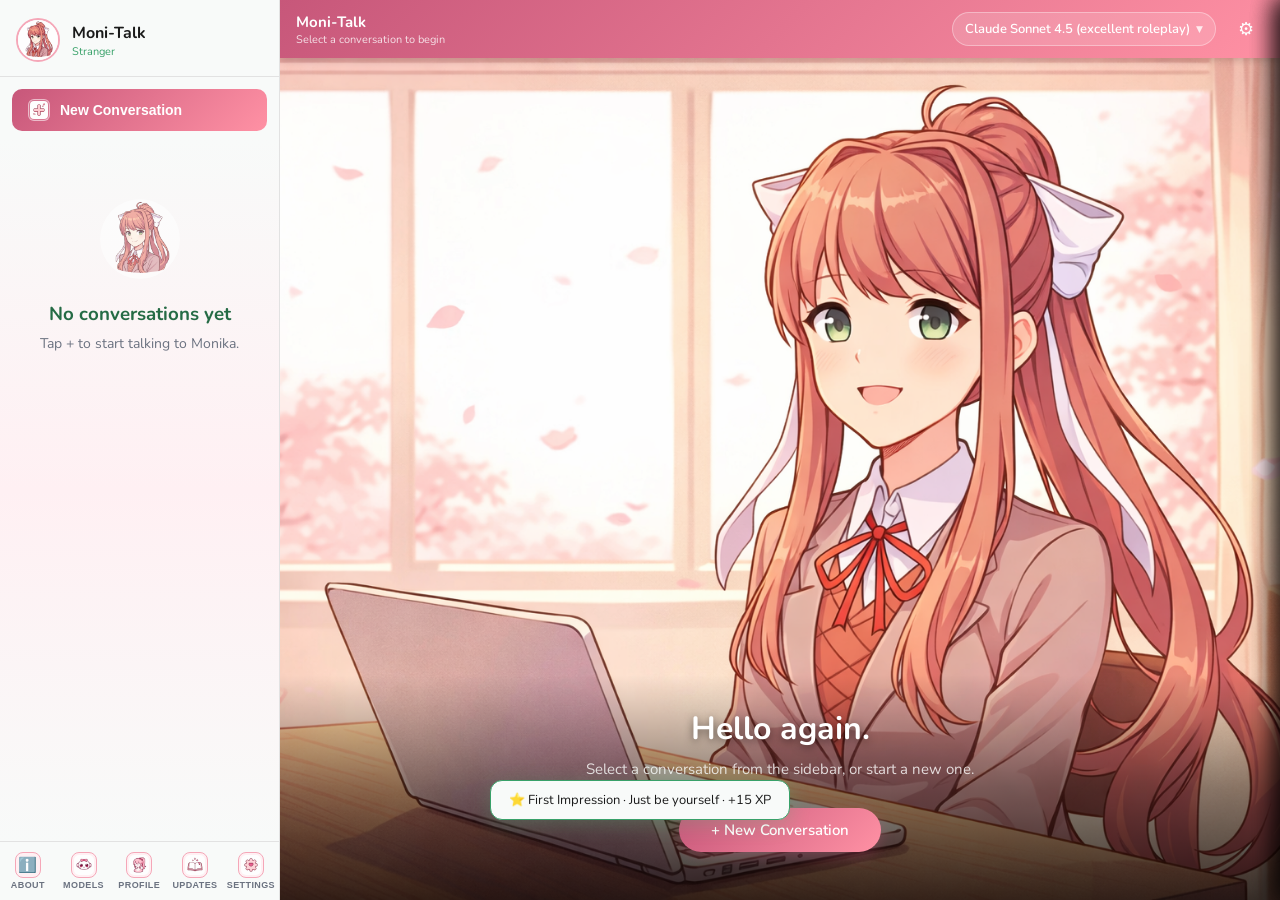
==== index.html @ 51b98ce7 "feat: DDLC aesthetic overhaul for new conversation screen - Background image (monika-landing.png) on" ====
<!DOCTYPE html>
<html lang="en">
<head>
<meta charset="UTF-8">
<meta name="viewport" content="width=device-width, initial-scale=1.0">
<title>Moni-Talk</title>
<link rel="icon" type="image/png" href="images/icon-app.png">
<script src="https://js.puter.com/v2/"></script>
<script>
  // Apply theme immediately to prevent flash
  (function(){
    var t = localStorage.getItem('moni_talk_theme') || 'system';
    var e = t === 'system' ? (window.matchMedia('(prefers-color-scheme: dark)').matches ? 'dark' : 'light') : t;
    document.documentElement.dataset.theme = e;
  })();
</script>
<link rel="preconnect" href="https://fonts.googleapis.com">
<link href="https://fonts.googleapis.com/css2?family=Nunito:wght@400;500;600;700&family=Reenie+Beanie&display=swap" rel="stylesheet">
<link rel="stylesheet" href="css/base.css">
<link rel="stylesheet" href="css/chat.css">
<link rel="stylesheet" href="css/vn.css">
<link rel="stylesheet" href="css/room.css">
<link rel="stylesheet" href="css/profile.css">
</head>
<body>

<div class="app-layout">

  <!-- ═══════════════════════════════════════════════════
       SIDEBAR
  ═══════════════════════════════════════════════════ -->
  <aside class="sidebar">

    <!-- Brand -->
    <div class="sidebar-brand">
      <img class="sidebar-avatar" src="images/monika-avatar.png" alt="Monika">
      <div class="sidebar-brand-info">
        <div class="sidebar-brand-name">Moni-Talk</div>
        <div class="sidebar-brand-sub" id="chatListSub">Your conversations</div>
      </div>
    </div>

    <!-- New Conversation button -->
    <button class="sidebar-new-btn" id="newChatFab">
      <img class="sidebar-new-icon" src="images/icon-new-chat.png" alt="+">
      New Conversation
    </button>

    <!-- Guide Section -->
    <!-- Chat List -->
    <div class="sidebar-body" id="chatListBody"></div>

    <!-- Bottom Nav -->
    <nav class="sidebar-nav">
      <button class="sidebar-nav-item" id="aboutBtn" title="About Moni-Talk">
        <span class="sidebar-nav-icon sidebar-nav-icon-emoji">&#8505;&#65039;</span>
        <span class="sidebar-nav-label">About</span>
      </button>
      <button class="sidebar-nav-item" id="modelsBtn" title="Moni-Talk Models">
        <img class="sidebar-nav-icon" src="images/icon-models.png" alt="Models">
        <span class="sidebar-nav-label">Models</span>
      </button>
      <button class="sidebar-nav-item" id="profileBtn" title="Your Profile">
        <img class="sidebar-nav-icon" src="images/icon-profile.png" alt="Profile">
        <span class="sidebar-nav-label">Profile</span>
      </button>
      <button class="sidebar-nav-item" id="changelogBtn" title="What's New">
        <img class="sidebar-nav-icon" src="images/icon-updates.png" alt="Updates">
        <span class="sidebar-nav-label">Updates</span>
      </button>
      <button class="sidebar-nav-item" id="globalSettingsBtn" title="Settings">
        <img class="sidebar-nav-icon" src="images/icon-settings.png" alt="Settings">
        <span class="sidebar-nav-label">Settings</span>
      </button>
    </nav>

  </aside>

  <!-- ═══════════════════════════════════════════════════
       MAIN PANEL
  ═══════════════════════════════════════════════════ -->
  <main class="main-panel">

    <!-- Top Bar -->
    <div class="main-topbar" id="mainTopbar">

      <!-- Left: back button + chat title (or section title) -->
      <div class="main-topbar-left">
        <button class="icon-btn topbar-back-btn" id="topbarBackBtn" style="display:none;" aria-label="Back">&#8592;</button>
        <img class="topbar-chat-avatar" src="images/monika-avatar.png" alt="Monika" id="topbarChatAvatar" style="display:none;">
        <div class="topbar-title-wrap">
          <div class="topbar-title" id="chatHeaderName">Moni-Talk</div>
          <div class="topbar-sub" id="chatHeaderSub">Select a conversation to begin</div>
        </div>
      </div>

      <!-- Center: Model Switcher -->
      <div class="model-switcher" id="modelSwitcherWrap">
        <button class="model-switcher-btn" id="modelSwitcherBtn" aria-haspopup="true" aria-expanded="false">
          <span class="model-switcher-label" id="modelSwitcherLabel">Loading...</span>
          <span class="model-switcher-caret">&#9660;</span>
        </button>
        <div class="model-switcher-dropdown" id="modelSwitcherDropdown" role="menu"></div>
      </div>

      <!-- Right: context action buttons -->
      <div class="main-topbar-actions">
        <button class="icon-btn tts-toggle" id="ttsToggleBtn" title="Toggle Voice" style="display:none;">&#128264;</button>
        <button class="icon-btn" id="advPanelBtn" title="Inventory" style="display:none;">&#127890;</button>
        <button class="icon-btn" id="chatPanelBtn" title="Chat Panel" style="display:none;">&#9776;</button>
        <button class="icon-btn" id="vnPanelBtn" title="Status Panel" style="display:none;">&#9776;</button>
        <button class="icon-btn" id="topbarNewChatBtn" title="New Conversation" style="display:none;">&#43;</button>
        <button class="icon-btn" id="chatSettingsBtn" title="Settings">&#9881;</button>
      </div>

    </div>

    <!-- ─────────────────────────────────────────────
         SCREEN: Landing (default)
    ───────────────────────────────────────────── -->
    <div class="screen active" id="screenLanding">
      <div class="landing-body">
        <h1 class="landing-title">Hello again.</h1>
        <p class="landing-sub">Select a conversation from the sidebar, or start a new one.</p>
        <button class="landing-new-btn" id="landingNewBtn">+ New Conversation</button>
      </div>
    </div>

    <!-- ─────────────────────────────────────────────
         SCREEN: Profile Dashboard
    ───────────────────────────────────────────── -->
    <div class="screen" id="screenProfile">
      <div class="profile-body">

        <!-- Hero -->
        <div class="profile-hero">
          <img src="images/monika-avatar.png" alt="Monika">
          <div class="profile-hero-name" id="profileHeroName">Your Profile</div>
          <div class="profile-hero-sub">Monika remembers everything here across all chats.</div>
        </div>

        <!-- About You Card -->
        <div class="profile-card">
          <div class="profile-card-header"><span class="profile-card-icon">&#128221;</span> About You</div>
          <div class="profile-card-body">
            <div class="form-section">
              <label for="profileName">Your Name</label>
              <input type="text" id="profileName" placeholder="What should Monika call you?">
            </div>
            <div class="form-section">
              <label for="profileAbout">About You</label>
              <textarea id="profileAbout" rows="3" placeholder="Tell Monika a bit about yourself... age, what you do, personality, etc."></textarea>
            </div>
            <div class="form-section">
              <label for="profileInterests">Interests &amp; Hobbies</label>
              <textarea id="profileInterests" rows="2" placeholder="Gaming, music, reading, cooking, coding..."></textarea>
            </div>
            <div class="form-section">
              <label for="profileValues">What You Value</label>
              <textarea id="profileValues" rows="2" placeholder="Honesty, humor, deep conversations, loyalty..."></textarea>
            </div>
          </div>
        </div>

        <!-- Special Dates Card -->
        <div class="profile-card">
          <div class="profile-card-header"><span class="profile-card-icon">&#128197;</span> Special Dates</div>
          <div class="profile-card-body">
            <div id="specialDatesList"></div>
            <div class="special-dates-add">
              <input type="text" id="specialDateLabel" placeholder="e.g. My Birthday" maxlength="40">
              <input type="date" id="specialDateValue">
              <button class="special-dates-add-btn" id="addSpecialDateBtn">Add</button>
            </div>
          </div>
        </div>

        <!-- Memories Card -->
        <div class="profile-card">
          <div class="profile-card-header"><span class="profile-card-icon">&#129504;</span> Memories <span class="profile-card-badge" id="memoryCount">0</span></div>
          <div class="profile-card-body">
            <div class="profile-memory-list" id="profileMemoryList"></div>
          </div>
        </div>

        <!-- Stats Card -->
        <div class="profile-card">
          <div class="profile-card-header"><span class="profile-card-icon">&#128202;</span> Stats</div>
          <div class="profile-card-body">
            <div class="profile-stats-grid" id="profileStatsGrid"></div>
          </div>
        </div>

        <button class="primary-btn" id="saveProfileBtn">Save Profile</button>
      </div>
    </div>

    <!-- ─────────────────────────────────────────────
         SCREEN: New Chat
    ───────────────────────────────────────────── -->
    <div class="screen" id="screenNewChat">
      <div class="new-chat-header">
        <h2 id="newChatTitle">New Conversation</h2>
        <div class="new-chat-mode-cards">
          <button id="modeChatBtn" class="mode-card-btn active">
            <img src="images/icon-mode-chat.png" alt="" class="mode-card-icon">
            <div class="mode-card-name">Chat</div>
            <div class="mode-card-tag">Free conversation</div>
          </button>
          <button id="modeStoryBtn" class="mode-card-btn">
            <img src="images/icon-mode-story.png" alt="" class="mode-card-icon">
            <div class="mode-card-name">Story</div>
            <div class="mode-card-tag">Visual novel</div>
          </button>
          <button id="modeAdventureBtn" class="mode-card-btn">
            <img src="images/icon-mode-adventure.png" alt="" class="mode-card-icon">
            <div class="mode-card-name">Adventure</div>
            <div class="mode-card-tag">Fantasy RPG</div>
          </button>
        </div>
      </div>
      <div class="new-chat-body">
        <div class="subtitle" id="newChatSubtitle">How well do you two know each other?</div>
        <div id="chatModeOptions" class="form-section">
          <div class="rel-display">
            <div class="rel-label" id="relLabel"></div>
            <div class="rel-desc" id="relDesc"></div>
          </div>
          <input type="range" id="relSlider" min="0" max="5" value="2" step="1">
          <div class="slider-labels"><span>Stranger</span><span>In Love</span></div>
        </div>
        <div id="storyModeOptions" class="form-section" style="display:none;">
          <div class="rel-display">
            <div class="rel-label">Interactive Story</div>
            <div class="rel-desc">Experience DDLC as an interactive visual novel. Make choices that shape your story &mdash; and this time, every girl has a route. Even Monika.</div>
          </div>
          <div class="form-section" style="margin-top:16px;">
            <label for="mcNameInput">Your Character's Name</label>
            <input type="text" id="mcNameInput" placeholder="What should the MC be called?">
            <div class="form-hint">This name will be used throughout the story.</div>
          </div>

          <div id="storyOptionRows">

            <!-- Season -->
            <div class="story-opt-row">
              <div class="story-opt-label">Season</div>
              <div class="story-opt-section-desc">Sets the scenery, sensory details, and emotional atmosphere woven through every scene.</div>
              <div class="story-opt-chips" data-opt="season">
                <button class="story-chip selected" data-value="spring"
                  data-desc="The classic DDLC setting. Cherry blossoms, warm air, a hopeful mood — the girls feel energetic and the world feels open. Sakura-themed treats from Natsuki likely.">Spring</button>
                <button class="story-chip" data-value="autumn"
                  data-desc="Maple leaves, golden slanted light, and evenings that arrive too soon. A wistful undercurrent runs through even cheerful moments — perfect for deeper conversations.">Autumn</button>
                <button class="story-chip" data-value="winter"
                  data-desc="Bare trees, cold air, the clubroom heater as a gathering point. Proximity feels charged. Cozy intimacy with an undercurrent of isolation — being indoors together feels precious.">Winter</button>
                <button class="story-chip random" data-value="random"
                  data-desc="A season will be chosen for you at random when the story begins.">&#127922; Random</button>
              </div>
              <div class="story-opt-hint">The classic DDLC setting. Cherry blossoms, warm air, a hopeful mood — the girls feel energetic and the world feels open. Sakura-themed treats from Natsuki likely.</div>
            </div>

            <!-- How You Joined -->
            <div class="story-opt-row">
              <div class="story-opt-label">How You Joined</div>
              <div class="story-opt-section-desc">Determines which girl has a personal stake in your arrival — and how the others first see you.</div>
              <div class="story-opt-chips" data-opt="joinReason">
                <button class="story-chip selected" data-value="sayori"
                  data-desc="Sayori is your anchor in the room. She's extra warm and protective, acts as your unofficial guide, and the others treat you as her person from the first scene. She starts with the highest affinity.">Sayori invited me</button>
                <button class="story-chip" data-value="monika"
                  data-desc="Monika made a personal pitch — she saw something in you and came to you directly. She takes a quiet personal interest in your experience from day one, and the others notice this attention.">Monika recruited me</button>
                <button class="story-chip" data-value="yuri"
                  data-desc="Yuri mentioned it almost by accident, half-hoping you wouldn't notice. You came anyway — and now she's flustered, more aware of you than of any other member from the very first scene.">Yuri mentioned it</button>
                <button class="story-chip" data-value="natsuki"
                  data-desc="She was absolutely not recruiting you, and she will make this very clear. But you came regardless, and now she's extra defensive — which the others find quietly entertaining.">Natsuki let it slip</button>
                <button class="story-chip" data-value="self"
                  data-desc="You walked in on your own initiative. No one expected you — which makes you a wild card. Monika is quietly impressed. Everyone else is figuring you out from scratch, with no prior claim on you.">Found it myself</button>
                <button class="story-chip random" data-value="random"
                  data-desc="Your reason for joining will be chosen at random when the story begins.">&#127922; Random</button>
              </div>
              <div class="story-opt-hint">Sayori is your anchor in the room. She's extra warm and protective, acts as your unofficial guide, and the others treat you as her person from the first scene. She starts with the highest affinity.</div>
            </div>

            <!-- History -->
            <div class="story-opt-row">
              <div class="story-opt-label">History with Club</div>
              <div class="story-opt-section-desc">Controls where in the relationship arc the story picks up — and how much the girls already know you.</div>
              <div class="story-opt-chips" data-opt="history">
                <button class="story-chip selected" data-value="first_day"
                  data-desc="Everything begins fresh. Real introductions, the slight formality of a new person entering a group, and all the particular energy of a first impression. Affinities start low and have real room to grow.">First day</button>
                <button class="story-chip" data-value="weeks_in"
                  data-desc="The awkward phase is long over. The girls know your name, your habits, your opinions on things. In-jokes exist. The story drops you straight into the ongoing rhythm of club life — no introductions needed.">A few weeks in</button>
                <button class="story-chip" data-value="old_friend"
                  data-desc="You and Sayori go way back. The other girls already know of you through her. Her warmth isn't a welcome — it's a homecoming. She starts with a very high affinity and shapes how everyone else sees you.">Old friend of Sayori</button>
                <button class="story-chip random" data-value="random"
                  data-desc="Your history with the club will be chosen at random when the story begins.">&#127922; Random</button>
              </div>
              <div class="story-opt-hint">Everything begins fresh. Real introductions, the slight formality of a new person entering a group, and all the particular energy of a first impression. Affinities start low and have real room to grow.</div>
            </div>

            <!-- Tone -->
            <div class="story-opt-row">
              <div class="story-opt-label">Narrative Tone</div>
              <div class="story-opt-section-desc">Shapes the emotional register of the writing itself — what the narrator lingers on, and how scenes are told.</div>
              <div class="story-opt-chips" data-opt="tone">
                <button class="story-chip selected" data-value="warm"
                  data-desc="Scenes breathe easily; the girls' personalities play off each other with genuine affection. Small kindnesses land naturally. This is the hopeful, connective surface of DDLC before things get complicated.">Warm &amp; Cheerful</button>
                <button class="story-chip" data-value="melancholic"
                  data-desc="Beauty and sadness aren't opposites here. Description lingers — the quality of light, the weight of a poem read aloud. What characters don't say matters as much as what they do. Subtext is rich.">Melancholic &amp; Literary</button>
                <button class="story-chip" data-value="humorous"
                  data-desc="The girls' clashing personalities are a source of genuine delight. Banter is fast and real; situations escalate; characters recover their dignity with varying degrees of success.">Light &amp; Humorous</button>
                <button class="story-chip random" data-value="random"
                  data-desc="The narrative tone will be chosen at random when the story begins.">&#127922; Random</button>
              </div>
              <div class="story-opt-hint">Scenes breathe easily; the girls' personalities play off each other with genuine affection. Small kindnesses land naturally. This is the hopeful, connective surface of DDLC before things get complicated.</div>
            </div>

            <!-- MC Personality -->
            <div class="story-opt-row">
              <div class="story-opt-label">MC Personality</div>
              <div class="story-opt-section-desc">Defines how MC's inner voice and dialogue are written — and how the girls respond to him differently as a result.</div>
              <div class="story-opt-chips" data-opt="personality">
                <button class="story-chip selected" data-value="introspective"
                  data-desc="MC notices small details others miss and sits with things before speaking. His inner world is rich and layered. The girls sense there's more beneath the surface — he reveals himself sideways, through what he observes.">Introspective</button>
                <button class="story-chip" data-value="outgoing"
                  data-desc="MC takes initiative, asks real follow-up questions, and genuinely enjoys each girl's company. The girls relax around him faster — Natsuki finds fewer reasons to be prickly; Yuri finds conversation easier to sustain.">Outgoing</button>
                <button class="story-chip" data-value="reserved"
                  data-desc="MC listens more than he speaks, and his rare moments of openness carry real weight. Natsuki works harder to provoke a reaction. Yuri finds his quietness deeply comfortable.">Reserved</button>
                <button class="story-chip random" data-value="random"
                  data-desc="MC's personality will be chosen at random when the story begins.">&#127922; Random</button>
              </div>
              <div class="story-opt-hint">MC notices small details others miss and sits with things before speaking. His inner world is rich and layered. The girls sense there's more beneath the surface — he reveals himself sideways, through what he observes.</div>
            </div>

            <!-- Club Emphasis -->
            <div class="story-opt-row">
              <div class="story-opt-label">Club Emphasis</div>
              <div class="story-opt-section-desc">Sets what the club is actually doing today — which activity anchors the scene and which girl is most in her element.</div>
              <div class="story-opt-chips" data-opt="clubEmphasis">
                <button class="story-chip selected" data-value="balanced"
                  data-desc="The session moves naturally through whatever the scene calls for — writing, baking, conversation, reading. No single activity dominates; pacing follows the girls' moods and the story's needs.">Balanced</button>
                <button class="story-chip" data-value="literary"
                  data-desc="The club's literary mission is front and center. A writing exercise or poem discussion anchors the scene. Monika is organized and engaged; Yuri opens up more than usual. Literature actually matters here.">Literary Discussions</button>
                <button class="story-chip" data-value="baking"
                  data-desc="Natsuki has something in the oven and she is in her element — focused, sharp, protective of her workspace. Her baking isn't background detail; it's the lens her character shows itself through today.">Baking &amp; Craft</button>
                <button class="story-chip" data-value="poetry"
                  data-desc="Yuri has brought a poem to share. She reads it with care. The room quiets. What follows is genuine and unhurried — and her unusual openness today makes your reaction matter more than usual.">Deep Poetry</button>
                <button class="story-chip random" data-value="random"
                  data-desc="The club's activity emphasis will be chosen at random when the story begins.">&#127922; Random</button>
              </div>
              <div class="story-opt-hint">The session moves naturally through whatever the scene calls for — writing, baking, conversation, reading. No single activity dominates; pacing follows the girls' moods and the story's needs.</div>
            </div>

            <!-- Profile Import -->
            <label class="story-toggle-row">
              <input type="checkbox" id="storyImportProfile">
              Import your profile (name, about, interests, values)
            </label>

          </div>
        </div>
        <div id="adventureModeOptions" class="form-section" style="display:none;">
          <div class="rel-display">
            <div class="rel-label">Adventure Mode</div>
            <div class="rel-desc">Monika has crafted a fantasy world from the Literature Club's poems and personalities. Explore four unique domains, solve puzzles, battle enemies, and collect Heart Fragments &mdash; all with Monika as your Game Master.</div>
          </div>
        </div>
        <button class="primary-btn" id="startChatBtn">Start Chatting</button>
      </div>
    </div>

    <!-- ─────────────────────────────────────────────
         SCREEN: Chat
    ───────────────────────────────────────────── -->
    <div class="screen" id="screenChat">
      <div class="affinity-panel" id="affinityPanel">
        <div class="affinity-rows">
          <div class="affinity-row"><span class="affinity-name">Sayori</span><div class="affinity-track"><div class="affinity-fill sayori" id="affinitySayori" style="width:30%"></div></div></div>
          <div class="affinity-row"><span class="affinity-name">Natsuki</span><div class="affinity-track"><div class="affinity-fill natsuki" id="affinityNatsuki" style="width:30%"></div></div></div>
          <div class="affinity-row"><span class="affinity-name">Yuri</span><div class="affinity-track"><div class="affinity-fill yuri" id="affinityYuri" style="width:30%"></div></div></div>
          <div class="affinity-row"><span class="affinity-name">Monika</span><div class="affinity-track"><div class="affinity-fill monika" id="affinityMonika" style="width:30%"></div></div></div>
        </div>
      </div>
      <div class="vn-sprites" id="vnSprites">
        <div class="vn-sprite sayori" id="spriteSayori"><img src="images/sayori-avatar.png" alt="Sayori"><span class="vn-sprite-name">Sayori</span></div>
        <div class="vn-sprite natsuki" id="spriteNatsuki"><img src="images/natsuki-avatar.png" alt="Natsuki"><span class="vn-sprite-name">Natsuki</span></div>
        <div class="vn-sprite yuri" id="spriteYuri"><img src="images/yuri-avatar.png" alt="Yuri"><span class="vn-sprite-name">Yuri</span></div>
        <div class="vn-sprite monika" id="spriteMonika"><img src="images/monika-avatar.png" alt="Monika"><span class="vn-sprite-name">Monika</span></div>
        <div class="vn-route-indicator" id="routeIndicator" style="display:none;"></div>
      </div>
      <div class="room-scene" id="roomScene" style="display:none;">
        <canvas id="masCanvas" width="1280" height="850"></canvas>
      </div>
      <div class="adv-dm-bar" id="advDmBar" style="display:none;">
        <img class="adv-dm-avatar" src="images/monika-avatar.png" alt="Monika">
        <div class="adv-dm-info">
          <div class="adv-dm-title">Game Master</div>
          <div class="adv-dm-location" id="advDmLocation">The Clubroom</div>
        </div>
        <div class="adv-dm-mood" id="advDmMood">🎲</div>
      </div>
      <div class="adventure-status" id="adventureStatusBar" style="display:none; position:relative;"></div>
      <div class="chat-area" id="chatArea">
        <div class="typing-indicator" id="typingIndicator">
          <img class="msg-avatar" src="images/monika-avatar.png" alt="M">
          <div class="typing-dots"><span></span><span></span><span></span></div>
          <span class="typing-label">Monika is typing...</span>
        </div>
      </div>
      <div class="context-bar" id="contextBar">
        <span id="contextLabel">0 messages</span>
        <div class="context-bar-fill"><div class="context-bar-used" id="contextFill"></div></div>
        <button id="ctxInfoBtn" title="Context breakdown">&#8505;</button>
        <button id="regenBtn" title="Regenerate Monika's last response" style="display:none;">Retry</button>
        <button id="trimBtn" title="Remove older messages to free up context">Trim</button>
        <button id="storyRetryBtn" class="story-retry-btn" title="Force continue if the story is stuck" style="display:none;">Stuck?</button>
      </div>
      <div class="adventure-actions" id="adventureActions" style="display:none;">
        <button class="adv-action-btn" data-action="attack">Attack</button>
        <button class="adv-action-btn" data-action="defend">Defend</button>
        <button class="adv-action-btn" data-action="item">Use Item</button>
        <button class="adv-action-btn" data-action="flee">Flee</button>
        <button class="adv-action-btn adv-hub-btn" data-action="hub">Return to Hub</button>
      </div>
      <div class="image-preview" id="imagePreview" style="display:none;"></div>
      <div class="input-area" id="inputArea">
        <button class="image-attach-btn" id="imageAttachBtn" title="Attach image">&#128206;</button>
        <input type="file" id="imageFileInput" accept="image/*" style="display:none;">
        <textarea id="userInput" rows="1" placeholder="Say something to Monika..."></textarea>
        <button class="mic-btn" id="micBtn" title="Voice input" style="display:none;">&#127908;</button>
        <button class="cancel-btn" id="cancelBtn" style="display:none;" title="Stop generating">&#9632;</button>
        <button class="send-btn" id="sendBtn" title="Send">&#10148;</button>
      </div>
      <div class="story-choices" id="storyChoices" style="display:none;"></div>
      <div class="word-picker" id="wordPicker" style="display:none;">
        <div class="word-picker-title">Write Your Poem</div>
        <div class="word-picker-hint">Pick 5 words that inspire you. <span id="wordCount">0/5</span></div>
        <div class="poem-resonance" id="poemResonance" style="display:none;">
          <div class="poem-res-row"><img src="images/sayori-avatar.png" class="poem-res-icon" alt="S"><div class="poem-res-track"><div class="poem-res-fill sayori" id="poemResSayori"></div></div></div>
          <div class="poem-res-row"><img src="images/natsuki-avatar.png" class="poem-res-icon" alt="N"><div class="poem-res-track"><div class="poem-res-fill natsuki" id="poemResNatsuki"></div></div></div>
          <div class="poem-res-row"><img src="images/yuri-avatar.png" class="poem-res-icon" alt="Y"><div class="poem-res-track"><div class="poem-res-fill yuri" id="poemResYuri"></div></div></div>
          <div class="poem-res-row"><img src="images/monika-avatar.png" class="poem-res-icon" alt="M"><div class="poem-res-track"><div class="poem-res-fill monika" id="poemResMonika"></div></div></div>
        </div>
        <div class="word-grid" id="wordGrid"></div>
        <button class="word-submit-btn" id="wordSubmitBtn" disabled>Share Poem</button>
      </div>
    </div>

  </main>
</div>

<!-- ═══════════════════════════════════════════════════
     MODALS & OVERLAYS (outside app-layout)
═══════════════════════════════════════════════════ -->

<!-- Settings Modal -->
<div class="modal-overlay" id="settingsModal">
  <div class="modal settings-modal">
    <div class="settings-header">
      <h2>Settings</h2>
      <button class="settings-close" id="cancelSettingsBtn">&times;</button>
    </div>
    <div class="settings-layout">

      <!-- Left sidebar -->
      <nav class="settings-nav">
        <button class="settings-nav-item active" data-tab="model">
          <span class="nav-icon">&#9881;</span>
          Model
        </button>
        <button class="settings-nav-item" data-tab="voice">
          <span class="nav-icon">&#128264;</span>
          Voice
        </button>
        <button class="settings-nav-item" data-tab="appearance">
          <span class="nav-icon">&#127912;</span>
          Appearance
        </button>
        <button class="settings-nav-item" data-tab="archive">
          <span class="nav-icon">&#128452;</span>
          Archive
        </button>
        <button class="settings-nav-item" data-tab="tools">
          <span class="nav-icon">&#128295;</span>
          Tools
        </button>
        <button class="settings-nav-item" data-tab="progress">
          <img class="nav-icon" src="images/icon-achievements.png" alt="">
          Progress
        </button>
      </nav>

      <!-- Tab content panels -->
      <div class="settings-content">

        <!-- MODEL TAB -->
        <div class="settings-tab active" data-tab="model">
          <div class="settings-tab-title">Provider &amp; Model</div>
          <label for="providerSelect">Provider</label>
          <select id="providerSelect">
            <option value="llamacpp">llama.cpp (DGX Spark / local GPU)</option>
            <option value="ollama">Ollama (local, free, unlimited)</option>
            <option value="puter">Puter (unlimited, no key needed)</option>
          </select>
          <div class="hint" id="providerHint"></div>
          <div class="field-gap"></div>
          <div id="llamacppFields" style="display:none;">
            <label for="llamacppModelSelect">Model</label>
            <select id="llamacppModelSelect"></select>
            <div class="hint">Models discovered from your llama-server. Use <code>--models-dir</code> for multi-model support.</div>
            <div class="model-card" id="llamacppModelCard" style="display:none;">
              <div class="model-card-top">
                <span class="model-card-name" id="llamacppCardName"></span>
                <span class="model-card-badge" id="llamacppCardBadge"></span>
              </div>
              <div class="model-card-desc" id="llamacppCardDesc"></div>
              <div class="model-card-meta" id="llamacppCardMeta"></div>
            </div>
            <div class="hint" id="llamacppModelInfo"></div>
            <div class="field-gap"></div>
            <label for="llamacppEndpointInput">Endpoint</label>
            <input type="text" id="llamacppEndpointInput" placeholder="http://spark-0af9:8080" autocomplete="off">
            <div class="hint">URL where llama-server is running.</div>
            <div class="field-gap"></div>
            <button class="btn btn-secondary" id="llamaFreeMemBtn" style="width:100%;">&#128190; Free GPU Memory</button>
            <div class="hint">Copies the kill command to your clipboard &mdash; paste it in a Spark terminal to stop llama-server and release GPU memory.</div>
          </div>
          <div id="ollamaFields" style="display:none;">
            <label for="ollamaModelSelect">Model</label>
            <select id="ollamaModelSelect"></select>
            <div class="hint">Models from your Ollama instance, grouped by family.</div>
            <div class="ollama-model-info" id="ollamaModelInfo"></div>
            <div class="field-gap"></div>
            <label for="ollamaEndpointInput">Endpoint</label>
            <input type="text" id="ollamaEndpointInput" placeholder="http://localhost:11434" autocomplete="off">
            <div class="hint">Default: http://localhost:11434. Change only if you moved the port.</div>
          </div>
          <div id="puterFields" style="display:none;">
            <label for="puterModelSelect">Model</label>
            <select id="puterModelSelect"></select>
            <div class="hint">No API key needed. You'll sign into Puter on first message.</div>
          </div>
        </div>

        <!-- VOICE TAB -->
        <div class="settings-tab" data-tab="voice" style="display:none;">
          <div class="settings-tab-title">Voice (TTS)</div>
          <div class="tts-settings-row">
            <label class="toggle-label"><input type="checkbox" id="ttsEnabledCheck"> Enable Monika's voice</label>
          </div>
          <div class="field-gap"></div>
          <label for="ttsProviderSelect">TTS Provider</label>
          <select id="ttsProviderSelect">
            <option value="orpheus">Orpheus TTS</option>
            <option value="qwen3">Qwen3-TTS (voice cloning)</option>
          </select>
          <div class="hint" id="ttsProviderHint">Orpheus TTS via Orpheus-FastAPI on the DGX Spark.</div>
          <div class="field-gap"></div>
          <label for="ttsVoiceSelect">Voice Style</label>
          <div class="tts-voice-row">
            <select id="ttsVoiceSelect"></select>
            <button class="btn btn-secondary btn-sm" id="ttsPreviewBtn">Preview</button>
          </div>
          <div class="hint" id="ttsVoiceDesc"></div>
          <div class="field-gap"></div>
          <div id="ttsOrpheusFields">
            <label for="ttsEndpointInput">Orpheus Server</label>
            <input type="text" id="ttsEndpointInput" placeholder="http://spark-0af9:5005" autocomplete="off">
            <div class="hint">Orpheus-FastAPI endpoint. See SETUP.md.</div>
          </div>
          <div id="ttsQwenFields" style="display:none;">
            <label for="ttsQwenEndpointInput">Qwen3-TTS Server</label>
            <input type="text" id="ttsQwenEndpointInput" placeholder="http://spark-0af9:8880" autocomplete="off">
            <div class="hint">Qwen3-TTS-Openai-Fastapi endpoint. Supports voice cloning via custom voices.</div>
          </div>
          <button class="btn btn-secondary" id="ttsTestBtn" style="width:100%;margin-top:6px;">Test Connection</button>
        </div>

        <!-- APPEARANCE TAB -->
        <div class="settings-tab" data-tab="appearance" style="display:none;">
          <div class="settings-tab-title">Appearance</div>
          <label for="themeSelect">Theme</label>
          <select id="themeSelect">
            <option value="system">System (auto)</option>
            <option value="light">Light</option>
            <option value="dark">Dark</option>
          </select>
          <div class="hint">Choose your preferred color theme.</div>
        </div>

        <!-- ARCHIVE TAB -->
        <div class="settings-tab" data-tab="archive" style="display:none;">
          <div class="settings-tab-title">Archived Chats</div>
          <div id="archivedChatsList"></div>
        </div>

        <!-- TOOLS TAB -->
        <div class="settings-tab" data-tab="tools" style="display:none;">
          <div class="settings-tab-title">Tools</div>

          <div class="tools-section">
            <div class="tools-section-label">&#9729; Cloud Sync <span class="sync-dot offline" id="syncDot"></span></div>
            <div id="toolsSyncSignedOut">
              <div class="hint">Sign in with a free Puter account to sync your chats and profile across devices. No setup needed.</div>
              <button class="btn btn-primary btn-sm" id="signInBtn" style="margin-top:6px;">Sign In to Puter</button>
            </div>
            <div id="toolsSyncSignedIn" style="display:none;">
              <div class="sync-user" id="toolsSyncUsername"></div>
              <div class="sync-state" id="toolsSyncStateText">Checking...</div>
              <div style="display:flex;gap:8px;margin-top:8px;">
                <button class="btn btn-secondary btn-sm" id="syncNowBtn">Sync Now</button>
                <button class="btn btn-danger btn-sm" id="signOutBtn">Sign Out</button>
              </div>
            </div>
          </div>

          <div class="field-gap"></div>

          <div class="tools-section">
            <div class="tools-section-label">Model Benchmark</div>
            <div class="hint">Run standardized tests to compare how well your current model handles Moni-Talk scenarios.</div>
            <button class="btn btn-primary" id="openBenchmarkBtn" style="width:100%;margin-top:8px;">Open Benchmark Suite</button>
            <div id="benchSettingsHint"></div>
          </div>
        </div>

        <!-- PROGRESS TAB -->
        <div class="settings-tab" data-tab="progress" style="display:none;">
          <div class="settings-tab-title">Progress</div>
          <div id="progressTabContent"></div>
        </div>

      </div>
    </div>
    <div class="settings-footer">
      <button class="btn btn-danger" id="clearKeyBtn">Clear Keys</button>
      <button class="btn btn-primary" id="saveKeyBtn">Save</button>
    </div>
  </div>
</div>

<!-- Models Modal -->
<div class="modal-overlay" id="modelsModal">
  <div class="modal models-modal">
    <div class="settings-header">
      <h2>&#129302; Moni-Talk Models</h2>
      <button class="settings-close" id="modelsCloseBtn">&times;</button>
    </div>
    <div class="changelog-body" id="modelsBody"></div>
  </div>
</div>

<!-- Changelog Modal -->
<div class="modal-overlay" id="changelogModal">
  <div class="modal changelog-modal">
    <div class="settings-header">
      <h2>&#10022; What's New</h2>
      <button class="settings-close" id="changelogCloseBtn">&times;</button>
    </div>
    <div class="changelog-body" id="changelogBody"></div>
  </div>
</div>

<!-- About Modal -->
<div class="modal-overlay" id="aboutModal">
  <div class="modal about-modal">
    <div class="settings-header">
      <h2>&#8505;&#65039; About Moni-Talk</h2>
      <button class="settings-close" id="aboutCloseBtn">&times;</button>
    </div>
    <div class="changelog-body">
      <p class="guide-intro">An AI companion app featuring Monika from <em>Doki Doki Literature Club</em>. Pick a mode, choose an AI provider in Settings, and start chatting.</p>

      <div class="guide-section-label">Modes</div>
      <div class="guide-mode-grid">
        <div class="guide-mode-card">
          <div class="guide-mode-icon"><img src="images/icon-mode-chat.png" alt="Chat"></div>
          <div class="guide-mode-name">Chat</div>
          <div class="guide-mode-desc">Free-form conversation. Monika remembers you, tracks her mood, and grows closer over time.</div>
        </div>
        <div class="guide-mode-card">
          <div class="guide-mode-icon"><img src="images/icon-mode-story.png" alt="Story"></div>
          <div class="guide-mode-name">Story</div>
          <div class="guide-mode-desc">A multi-day visual novel with all four club members, relationship choices, and diary entries.</div>
        </div>
        <div class="guide-mode-card">
          <div class="guide-mode-icon"><img src="images/icon-mode-adventure.png" alt="Adventure"></div>
          <div class="guide-mode-name">Adventure</div>
          <div class="guide-mode-desc">The Poem Labyrinth — a text RPG. Explore four domains, fight creatures, and collect Heart Fragments with Monika as your guide.</div>
        </div>
      </div>

      <div class="guide-section-label">AI Providers <span>(Settings &#8594; Model tab)</span></div>
      <div class="guide-provider-list">
        <div class="guide-provider">
          <span class="guide-provider-icon">&#9729;&#65039;</span>
          <div><strong>Puter</strong> &mdash; Free, no setup needed. Sign in with a free Puter account for access to Claude, GPT-4o Mini, and more.</div>
        </div>
        <div class="guide-provider">
          <span class="guide-provider-icon">&#127968;</span>
          <div><strong>Ollama</strong> &mdash; Run models on your own computer. Private and free. Install at <em>ollama.com</em> then point the app at <code>http://localhost:11434</code>.</div>
        </div>
        <div class="guide-provider">
          <span class="guide-provider-icon">&#9889;</span>
          <div><strong>DGX Spark</strong> &mdash; High-performance GPU inference via llama.cpp. Best quality. Requires a Spark server running on your network.</div>
        </div>
      </div>

      <div class="guide-section-label">Arbor Models <span>(fine-tuned for Monika &mdash; use with DGX Spark)</span></div>
      <div class="guide-model-list">
        <div class="guide-model-row">
          <span class="guide-model-name">Arbor 0.1</span>
          <span class="guide-model-desc">First release &middot; 119 training pairs</span>
        </div>
        <div class="guide-model-row">
          <span class="guide-model-name">Arbor 0.1-E</span>
          <span class="guide-model-desc">Emotional variant &middot; 219 pairs &middot; deeper empathy</span>
        </div>
        <div class="guide-model-row guide-model-best">
          <span class="guide-model-name">Arbor 0.1.1 &#11088;</span>
          <span class="guide-model-desc">Current best &middot; 250 pairs &middot; most authentic voice</span>
        </div>
        <div class="guide-model-row">
          <span class="guide-model-name">Arbor 0.2</span>
          <span class="guide-model-desc">358 pairs &middot; broader emotional range</span>
        </div>
        <div class="guide-model-row">
          <span class="guide-model-name">Arbor 0.2b</span>
          <span class="guide-model-desc">Qwen3-32B base &middot; larger model</span>
        </div>
      </div>

      <div class="guide-section-label">More Features</div>
      <div class="guide-feature-list">
        <span class="guide-feature">&#127908; Voice &mdash; hear Monika speak (Spark + TTS required)</span>
        <span class="guide-feature">&#129504; Memory &mdash; she remembers facts about you</span>
        <span class="guide-feature">&#128100; Profile &mdash; introduce yourself so she knows who you are</span>
        <span class="guide-feature">&#128260; Cloud Sync &mdash; back up chats via your Puter account</span>
        <span class="guide-feature">&#127775; Levels &amp; Achievements &mdash; earn XP as you chat</span>
      </div>
    </div>
  </div>
</div>

<!-- Benchmark Modal -->
<div class="modal-overlay" id="benchmarkModal">
  <div class="modal bench-modal">
    <div class="bench-header">
      <h2>Benchmark Suite</h2>
      <button class="bench-close" id="benchCloseBtn">&times;</button>
    </div>
    <div class="bench-model-bar" id="benchModelInfo"></div>
    <div class="bench-tabs">
      <button class="bench-tab active" id="benchTabRun">Run Tests</button>
      <button class="bench-tab" id="benchTabResults">Results</button>
      <button class="bench-tab" id="benchTabCompare">Compare</button>
    </div>
    <div class="bench-body" id="benchRunContent">
      <div id="benchModelViewer"></div>
      <div class="bench-suite-toggle" id="benchSuiteToggle">
        <button class="bench-suite-btn active" data-suite="petal">&#127800; Petal</button>
        <button class="bench-suite-btn" data-suite="bloom">&#127801; Bloom</button>
      </div>
      <details class="bench-criteria-info">
        <summary>Grading Criteria Guide</summary>
        <div class="bench-criteria-grid">
          <div><strong>Character Voice</strong><br>Does this sound like the character? Mannerisms, speech patterns, personality.</div>
          <div><strong>Writing Quality</strong><br>Prose quality, word choice, sentence variety. Vivid and varied vs flat and repetitive.</div>
          <div><strong>Emotional Impact</strong><br>Did the scene make you feel something? Genuinely touching vs hollow.</div>
          <div><strong>Faithfulness</strong><br>Does it feel like DDLC? Captures the VN's unique blend of cute, heartfelt, and unsettling.</div>
        </div>
      </details>
      <div class="bench-version-label" id="benchVersionLabel">Petal 0.1</div>
      <div class="bench-section">
        <h3>Story Mode <span class="bench-section-pts" id="benchStoryPts">/40</span></h3>
        <div id="benchStoryTests"></div>
      </div>
      <div class="bench-section">
        <h3>Casual Chat <span class="bench-section-pts" id="benchChatPts">/40</span></h3>
        <div id="benchChatTests"></div>
      </div>
      <div class="bench-actions">
        <button class="btn btn-primary" id="benchRunBtn">&#9654; Run Petal Suite</button>
      </div>
      <div class="bench-progress" id="benchProgressSection" style="display:none;">
        <div class="bench-progress-row">
          <span id="benchProgressLabel">Preparing...</span>
          <button class="btn btn-danger btn-sm" id="benchCancelBtn">Cancel</button>
        </div>
        <div class="bench-progress-track"><div class="bench-progress-fill" id="benchProgressBar" style="width:0%"></div></div>
      </div>
    </div>
    <div class="bench-body" id="benchResultsContent" style="display:none;"></div>
    <div class="bench-body" id="benchCompareContent" style="display:none;"></div>
  </div>
</div>

<!-- VN Side Panel -->
<div class="vn-panel-backdrop" id="vnPanelBackdrop"></div>
<div class="vn-side-panel" id="vnSidePanel">
  <div class="vn-panel-header">
    <h3>Literature Club</h3>
    <button class="vn-panel-close" id="vnPanelClose">&times;</button>
  </div>
  <div class="vn-panel-body">
    <div class="vn-panel-section">
      <div class="vn-day-display">
        <div class="vn-day-number" id="vnDayNumber">1</div>
        <div class="vn-day-label" id="vnDayLabel">School Day</div>
        <div class="vn-scene-label" id="vnSceneLabel"></div>
      </div>
    </div>
    <div class="vn-panel-section">
      <h4>Relationships</h4>
      <div class="vn-affinity-row">
        <img class="vn-affinity-portrait" src="images/sayori-avatar.png" alt="Sayori">
        <div class="vn-affinity-info">
          <div class="vn-affinity-name-row"><span class="vn-affinity-label">Sayori</span><span class="vn-affinity-val" id="vnAffinitySayoriVal">15</span></div>
          <div class="vn-affinity-track"><div class="vn-affinity-fill sayori" id="vnAffinitySayori" style="width:15%"></div><div class="vn-affinity-ticks" id="vnTicksSayori"></div></div>
        </div>
      </div>
      <div class="vn-affinity-row">
        <img class="vn-affinity-portrait" src="images/monika-avatar.png" alt="Monika">
        <div class="vn-affinity-info">
          <div class="vn-affinity-name-row"><span class="vn-affinity-label">Monika</span><span class="vn-affinity-val" id="vnAffinityMonikaVal">10</span></div>
          <div class="vn-affinity-track"><div class="vn-affinity-fill monika" id="vnAffinityMonika" style="width:10%"></div><div class="vn-affinity-ticks" id="vnTicksMonika"></div></div>
        </div>
      </div>
      <div class="vn-affinity-row">
        <img class="vn-affinity-portrait" src="images/natsuki-avatar.png" alt="Natsuki">
        <div class="vn-affinity-info">
          <div class="vn-affinity-name-row"><span class="vn-affinity-label">Natsuki</span><span class="vn-affinity-val" id="vnAffinityNatsukiVal">1</span></div>
          <div class="vn-affinity-track"><div class="vn-affinity-fill natsuki" id="vnAffinityNatsuki" style="width:1%"></div><div class="vn-affinity-ticks" id="vnTicksNatsuki"></div></div>
        </div>
      </div>
      <div class="vn-affinity-row">
        <img class="vn-affinity-portrait" src="images/yuri-avatar.png" alt="Yuri">
        <div class="vn-affinity-info">
          <div class="vn-affinity-name-row"><span class="vn-affinity-label">Yuri</span><span class="vn-affinity-val" id="vnAffinityYuriVal">1</span></div>
          <div class="vn-affinity-track"><div class="vn-affinity-fill yuri" id="vnAffinityYuri" style="width:1%"></div><div class="vn-affinity-ticks" id="vnTicksYuri"></div></div>
        </div>
      </div>
    </div>
    <div class="vn-panel-section" id="dynamicsSection" style="display:none;">
      <h4>Dynamics</h4>
      <div class="vn-dynamics-list" id="vnDynamicsList"></div>
    </div>
    <div class="vn-panel-section" id="statsSection" style="display:none;">
      <h4>Stats</h4>
      <div class="vn-stats-list" id="vnStatsList"></div>
    </div>
    <div class="vn-panel-section">
      <h4>Guide</h4>
      <div class="vn-scene-info">
        <strong>25</strong> &mdash; Friendly<br>
        <strong>50</strong> &mdash; Close / Romantic Interest<br>
        <strong>75</strong> &mdash; Deep Love<br>
        <strong>100</strong> &mdash; Soulmate
      </div>
    </div>
    <div class="vn-panel-section">
      <h4>Checkpoints</h4>
      <button class="cp-save-btn" id="cpSaveBtn">Save Checkpoint</button>
      <div class="cp-list" id="checkpointList">
        <div class="cp-empty">No checkpoints yet</div>
      </div>
    </div>
  </div>
</div>

<!-- Chat Side Panel -->
<div class="chat-panel-backdrop" id="chatPanelBackdrop"></div>
<div class="chat-side-panel" id="chatSidePanel">
  <div class="chat-panel-header">
    <h3>Monika</h3>
    <button class="chat-panel-close" id="chatPanelClose">&times;</button>
  </div>
  <div class="chat-panel-body">
    <div class="chat-panel-section mood-portrait-section">
      <div class="mood-portrait-container">
        <img class="mood-portrait-img" id="moodPortraitImg" src="images/monika-cheerful.png" alt="Monika">
        <div class="mood-portrait-meta">
          <span class="mood-portrait-label" id="moodRingLabel">cheerful</span>
          <span class="mood-portrait-drift" id="moodRingDrift"></span>
        </div>
      </div>
    </div>
    <div class="chat-panel-section">
      <h4>Mood Journal</h4>
      <div class="mood-journal" id="moodJournal">
        <div class="mood-journal-empty">No mood changes yet</div>
      </div>
    </div>
    <div class="chat-panel-section">
      <h4>Memories</h4>
      <div class="memory-list" id="memoryList">
        <div class="memory-list-empty">No memories yet</div>
      </div>
    </div>
    <div class="chat-panel-section">
      <h4>Relationship</h4>
      <div class="rel-panel-display" id="relPanelDisplay">
        <span class="rel-panel-label" id="relPanelLabel"></span>
        <div class="rel-panel-track"><div class="rel-panel-fill" id="relPanelFill"></div></div>
      </div>
    </div>
    <div class="chat-panel-section">
      <h4>Chat Stats</h4>
      <div class="chat-stats" id="chatStats"></div>
    </div>
  </div>
</div>

<!-- Adventure Side Panel -->
<div class="adv-panel-backdrop" id="adventurePanelBackdrop"></div>
<div class="adv-side-panel" id="adventurePanel">
  <div class="adv-panel-header">
    <h3>Adventure</h3>
    <div class="adv-panel-header-actions">
      <button class="adv-save-btn" id="advSaveBtn" title="Save checkpoint">&#128190;</button>
      <button class="adv-panel-close" id="advPanelClose">&times;</button>
    </div>
  </div>
  <div class="adv-panel-body">
    <div class="adv-panel-section">
      <h4>Domain Map</h4>
      <div id="advDomainMap"></div>
    </div>
    <div class="adv-panel-section">
      <h4>Heart Fragments</h4>
      <div id="advFragmentList"></div>
    </div>
    <div class="adv-panel-section">
      <h4>Inventory</h4>
      <div id="advInventoryList"><div class="adv-inv-empty">Your bag is empty</div></div>
    </div>
    <div class="adv-panel-section">
      <h4>Stats</h4>
      <div id="advStatsList"></div>
    </div>
    <div class="adv-panel-section">
      <h4>Checkpoints</h4>
      <div id="advCheckpointList"><div class="adv-inv-empty">No checkpoints yet</div></div>
    </div>
    <div class="adv-panel-section">
      <h4>Guide</h4>
      <div class="adv-guide">
        <strong>Objective:</strong> Collect 3 Heart Fragments from the domains to unlock the Void.<br>
        <strong>Tip:</strong> Return to the Clubroom to rest and fully heal.<br>
        <strong>Tip:</strong> Type anything &mdash; creative solutions are rewarded!<br>
        <strong>Tip:</strong> Use the action buttons for quick combat moves.
      </div>
    </div>
  </div>
</div>

<!-- Journal Overlay -->
<div class="journal-overlay" id="journalOverlay">
  <div class="journal-container">
    <div class="journal-header">
      <h2>End of Day <span id="journalDayNum">1</span></h2>
      <p>What the girls wrote in their diaries tonight...</p>
    </div>
    <div class="journal-entries" id="journalEntries"></div>
    <button class="journal-continue-btn" id="journalContinueBtn">Begin Next Day</button>
  </div>
</div>

<div id="achievementToast"></div>
<div class="toast" id="toast"></div>

<!-- Context Inspector Modal -->
<div class="modal-overlay" id="ctxInspectorOverlay" style="display:none;">
  <div class="modal ctx-inspector-modal">
    <div class="modal-header">
      <span class="modal-title">&#8505; Context Inspector</span>
      <button class="modal-close" id="ctxInspectorClose">&times;</button>
    </div>
    <div class="modal-body" id="ctxInspectorBody"></div>
  </div>
</div>

<!-- JS (order matters — dependencies flow top to bottom) -->
<script src="js/config.js"></script>
<script src="js/state.js"></script>
<script src="js/profile.js"></script>
<script src="js/ai.js"></script>
<script src="js/settings.js"></script>
<script src="js/sync.js"></script>
<script src="js/memory.js"></script>
<script src="js/benchmark.js"></script>
<script src="js/tts.js"></script>
<script src="js/stt.js"></script>
<script src="js/adventure.js"></script>
<script src="js/chat.js"></script>
<script src="js/story.js"></script>
<script src="js/vn.js"></script>
<script src="js/room.js"></script>
<script src="js/app.js"></script>
<script src="js/achievements.js"></script>
<script src="js/effects.js"></script>
<div class="adv-vignette" id="advVignette"></div>

</body>
</html>
---- css/base.css ----
/* === Reset & Variables === */
*, *::before, *::after { box-sizing: border-box; margin: 0; padding: 0; }

:root {
  --green-dark: #256b45;
  --green-mid: #38a169;
  --green-light: #e6f4ed;
  --green-pale: #f0f9f4;
  --gray-light: #f5f5f5;
  --gray-mid: #e2e2e2;
  --gray-text: #6b7280;
  --text: #1a1a1a;
  --bg: #f8faf9;
  --bubble-user: #edf2f0;
  --shadow: 0 1px 4px rgba(0,0,0,0.06);
  --shadow-md: 0 4px 12px rgba(0,0,0,0.08);
  --mode-chat: #38a169;
  --mode-story: #9370DB;
  --mode-adventure: #4299e1;
  --mode-chat-pale: rgba(56, 161, 105, 0.08);
  --mode-story-pale: rgba(147, 112, 219, 0.08);
  --mode-adventure-pale: rgba(66, 153, 225, 0.08);
  --card-bg: rgba(0, 0, 0, 0.015);
  --card-shadow: 0 1px 3px rgba(0, 0, 0, 0.05);
  --chat-list-tint: #fff0f3;
  --pink:      #FF91A4;
  --pink-mid:  #F5A7B8;
  --pink-dark: #C7577A;
  --pink-pale: #FFF0F3;
  --pink-bg:   #FFF8F9;
  --font-poem: 'Reenie Beanie', cursive;
}

[data-theme="dark"] {
  --green-dark: #38a169;
  --green-mid: #48bb78;
  --green-light: #1a2e23;
  --green-pale: #151f1a;
  --gray-light: #2d2d2d;
  --gray-mid: #3a3a3a;
  --gray-text: #a0a0a0;
  --text: #e8e8e8;
  --bg: #121212;
  --bubble-user: #2a2a2a;
  --shadow: 0 1px 4px rgba(0,0,0,0.3);
  --shadow-md: 0 4px 12px rgba(0,0,0,0.4);
  --mode-chat: #48bb78;
  --mode-story: #b794f4;
  --mode-adventure: #63b3ed;
  --mode-chat-pale: rgba(72, 187, 120, 0.08);
  --mode-story-pale: rgba(183, 148, 244, 0.08);
  --mode-adventure-pale: rgba(99, 179, 237, 0.08);
  --card-bg: rgba(255, 255, 255, 0.025);
  --card-shadow: 0 1px 3px rgba(0, 0, 0, 0.25);
  --chat-list-tint: #1a0a0e;
  --pink:      #FF91A4;
  --pink-mid:  #c7577a;
  --pink-dark: #7a2040;
  --pink-pale: rgba(199, 87, 122, 0.12);
  --pink-bg:   rgba(199, 87, 122, 0.06);
  --font-poem: 'Reenie Beanie', cursive;
}

body {
  font-family: 'Nunito', 'Segoe UI', system-ui, -apple-system, sans-serif;
  background: var(--bg); color: var(--text);
  height: 100vh; overflow: hidden;
}

/* === App Layout === */
.app-layout {
  display: flex;
  height: 100vh;
  overflow: hidden;
}

/* === Sidebar === */
.sidebar {
  width: 280px;
  flex-shrink: 0;
  display: flex;
  flex-direction: column;
  background: var(--bg);
  border-right: 1px solid var(--gray-mid);
  overflow: hidden;
}

.sidebar-brand {
  display: flex;
  align-items: center;
  gap: 12px;
  padding: 18px 16px 14px;
  border-bottom: 1px solid var(--gray-mid);
  flex-shrink: 0;
}
.sidebar-avatar {
  width: 44px; height: 44px; border-radius: 50%;
  object-fit: cover; border: 2.5px solid var(--pink-mid);
  flex-shrink: 0;
}
.sidebar-brand-info { min-width: 0; }
.sidebar-brand-name { font-size: 16px; font-weight: 700; color: var(--text); }
.sidebar-brand-sub { font-size: 11px; color: var(--gray-text); white-space: nowrap; overflow: hidden; text-overflow: ellipsis; }

.sidebar-new-btn {
  display: flex; align-items: center; gap: 10px;
  margin: 12px 12px 8px;
  padding: 10px 16px;
  background: linear-gradient(135deg, var(--pink-dark), var(--pink));
  color: white; border: none; border-radius: 10px;
  font-size: 14px; font-weight: 600; cursor: pointer;
  transition: opacity 0.15s, transform 0.1s;
  flex-shrink: 0;
}
.sidebar-new-btn:hover { opacity: 0.9; }
.sidebar-new-btn:active { transform: scale(0.98); }
.sidebar-new-icon { width: 22px; height: 22px; object-fit: contain; flex-shrink: 0; border: 1.5px solid rgba(255,255,255,0.5); border-radius: 6px; padding: 1px; background: rgba(255,255,255,0.15); }

.sidebar-body {
  flex: 1;
  overflow-y: auto;
  background: linear-gradient(180deg, var(--bg) 0%, var(--chat-list-tint) 50%, var(--bg) 100%);
}

.sidebar-nav {
  display: flex;
  border-top: 1px solid var(--gray-mid);
  flex-shrink: 0;
}
.sidebar-nav-item {
  flex: 1; display: flex; flex-direction: column; align-items: center; gap: 3px;
  padding: 10px 4px; border: none; background: none; cursor: pointer;
  color: var(--gray-text); transition: background 0.15s, color 0.15s;
  font-size: 9px; font-weight: 700; text-transform: uppercase; letter-spacing: 0.4px;
}
.sidebar-nav-item:hover { background: var(--pink-pale); color: var(--pink-dark); }
.sidebar-nav-icon { width: 26px; height: 26px; object-fit: contain; flex-shrink: 0; border: 1.5px solid var(--pink-mid); border-radius: 8px; padding: 2px; background: var(--pink-pale); }
.sidebar-nav-icon-emoji { display: flex; align-items: center; justify-content: center; font-size: 15px; }
.sidebar-nav-label { line-height: 1; }

/* === Main Panel === */
.main-panel {
  flex: 1;
  display: flex;
  flex-direction: column;
  overflow: hidden;
  min-width: 0;
}

/* === Top Bar === */
.main-topbar {
  display: flex;
  align-items: center;
  gap: 12px;
  padding: 0 16px;
  height: 58px;
  flex-shrink: 0;
  background: linear-gradient(135deg, var(--pink-dark), var(--pink));
  box-shadow: 0 2px 8px rgba(0,0,0,0.18);
  z-index: 10;
}
.main-topbar-left {
  display: flex; align-items: center; gap: 10px;
  flex: 1; min-width: 0;
}
.topbar-back-btn {
  background: rgba(255,255,255,0.15) !important;
  border: 1px solid rgba(255,255,255,0.25) !important;
  flex-shrink: 0;
}
.topbar-chat-avatar {
  width: 34px; height: 34px; border-radius: 50%;
  object-fit: cover; border: 2px solid rgba(255,255,255,0.4);
  flex-shrink: 0;
}
.topbar-title-wrap { min-width: 0; }
.topbar-title { font-size: 15px; font-weight: 700; color: white; white-space: nowrap; overflow: hidden; text-overflow: ellipsis; }
.topbar-sub { font-size: 11px; color: rgba(255,255,255,0.8); white-space: nowrap; overflow: hidden; text-overflow: ellipsis; }

.main-topbar-actions { display: flex; gap: 4px; flex-shrink: 0; }

/* === Model Switcher === */
.model-switcher {
  position: relative;
  flex-shrink: 0;
}
.model-switcher-btn {
  display: flex; align-items: center; gap: 6px;
  padding: 7px 12px;
  background: rgba(255,255,255,0.15);
  border: 1.5px solid rgba(255,255,255,0.35);
  border-radius: 20px;
  color: white; cursor: pointer; font-size: 13px; font-weight: 600;
  font-family: inherit;
  transition: background 0.15s;
  white-space: nowrap;
}
.model-switcher-btn:hover { background: rgba(255,255,255,0.25); }
.model-switcher-caret { font-size: 9px; opacity: 0.8; transition: transform 0.2s; }
.model-switcher.open .model-switcher-caret { transform: rotate(180deg); }
.model-switcher-dropdown {
  display: none;
  position: absolute;
  top: calc(100% + 8px);
  right: 0;
  min-width: 240px;
  background: var(--bg);
  border: 1.5px solid var(--pink-mid);
  border-radius: 12px;
  box-shadow: 0 8px 24px rgba(0,0,0,0.15);
  z-index: 200;
  overflow: hidden;
}
.model-switcher.open .model-switcher-dropdown { display: block; }
.model-switcher-group-label {
  font-size: 9px; font-weight: 800; text-transform: uppercase; letter-spacing: 0.8px;
  color: var(--gray-text); padding: 10px 14px 4px;
}
.model-switcher-option {
  display: block; width: 100%; text-align: left;
  padding: 9px 14px; border: none; background: none;
  font-size: 13px; color: var(--text); cursor: pointer; font-family: inherit;
  transition: background 0.12s;
}
.model-switcher-option:hover { background: var(--pink-pale); }
.model-switcher-option.active { background: var(--pink-pale); color: var(--pink-dark); font-weight: 700; }
.model-switcher-option.inactive { opacity: 0.4; cursor: not-allowed; }
.model-switcher-option.inactive:hover { background: transparent; }
.model-switcher-sep { height: 1px; background: var(--gray-mid); margin: 4px 0; }

/* === Landing Screen === */
.screen#screenLanding {
  justify-content: center;
  align-items: center;
}
#screenLanding {
  background: url('../images/monika-landing.png') center 30% / cover no-repeat;
  position: relative;
}
.landing-body {
  position: absolute; bottom: 0; left: 0; right: 0;
  display: flex; flex-direction: column; align-items: center;
  text-align: center; padding: 32px 20px 48px;
  background: linear-gradient(to top, rgba(0,0,0,0.78) 0%, rgba(0,0,0,0.45) 50%, transparent 100%);
}
.landing-title {
  font-size: 32px; font-weight: 700; color: #fff; margin-bottom: 8px;
  text-shadow: 0 2px 8px rgba(0,0,0,0.5);
}
.landing-sub {
  font-size: 15px; color: rgba(255,255,255,0.8); margin-bottom: 28px; line-height: 1.5;
}
.landing-new-btn {
  padding: 12px 32px;
  background: linear-gradient(135deg, var(--pink-dark), var(--pink));
  color: white; border: none; border-radius: 24px;
  font-size: 15px; font-weight: 600; cursor: pointer;
  font-family: inherit;
  transition: opacity 0.15s, transform 0.1s;
  box-shadow: 0 4px 14px rgba(199,87,122,0.35);
}
.landing-new-btn:hover { opacity: 0.9; }
.landing-new-btn:active { transform: scale(0.97); }

.screen { display: none; flex-direction: column; overflow: hidden; flex: 1; }
.screen.active { display: flex; }

/* === Icon buttons (topbar context — white on pink) === */
.icon-btn {
  background: none; border: none; color: white; cursor: pointer;
  width: 36px; height: 36px; border-radius: 50%;
  display: flex; align-items: center; justify-content: center;
  font-size: 18px; transition: background 0.2s;
}
.icon-btn:hover { background: rgba(255,255,255,0.15); }

/* === Guide Section === */
.guide-intro { font-size: 13px; color: var(--gray-text); line-height: 1.6;
  margin-bottom: 16px; padding-top: 4px; }
.guide-section-label {
  font-size: 10px; font-weight: 800; text-transform: uppercase; letter-spacing: 0.8px;
  color: var(--green-dark); margin: 14px 0 8px;
}
.guide-section-label span { font-weight: 400; text-transform: none; letter-spacing: 0;
  color: var(--gray-text); font-size: 11px; }
/* Mode cards */
.guide-mode-grid { display: grid; grid-template-columns: repeat(3, 1fr); gap: 8px; }
@media (max-width: 500px) { .guide-mode-grid { grid-template-columns: 1fr; } }
.guide-mode-card {
  background: var(--gray-light); border: 1.5px solid var(--gray-mid);
  border-radius: 10px; padding: 10px 12px;
}
.guide-mode-icon { font-size: 20px; margin-bottom: 5px; }
.guide-mode-icon img { width: 36px; height: 36px; object-fit: contain; }
.guide-mode-name { font-size: 13px; font-weight: 700; color: var(--text); margin-bottom: 3px; }
.guide-mode-desc { font-size: 12px; color: var(--gray-text); line-height: 1.5; }
/* Provider list */
.guide-provider-list { display: flex; flex-direction: column; gap: 6px; }
.guide-provider {
  display: flex; align-items: flex-start; gap: 10px;
  font-size: 13px; color: var(--text); line-height: 1.5;
  background: var(--gray-light); border-radius: 8px; padding: 8px 10px;
}
.guide-provider-icon { font-size: 16px; flex-shrink: 0; margin-top: 1px; }
/* Model list */
.guide-model-list { display: flex; flex-direction: column; gap: 5px; }
.guide-model-row {
  display: flex; align-items: baseline; gap: 8px; flex-wrap: wrap;
  padding: 7px 10px; border-radius: 8px; background: var(--gray-light);
  border: 1.5px solid var(--gray-mid);
}
.guide-model-row.guide-model-best { border-color: var(--green-mid); background: var(--green-pale); }
.guide-model-name { font-size: 13px; font-weight: 700; color: var(--text); }
.guide-model-desc { font-size: 12px; color: var(--gray-text); }
/* Feature pills */
.guide-feature-list { display: flex; flex-wrap: wrap; gap: 6px; }
.guide-feature {
  font-size: 12px; background: var(--gray-light); border: 1px solid var(--gray-mid);
  border-radius: 20px; padding: 4px 10px; color: var(--text);
}
/* Dark mode adjustments */
[data-theme="dark"] .guide-mode-card,
[data-theme="dark"] .guide-provider,
[data-theme="dark"] .guide-model-row,
[data-theme="dark"] .guide-feature { background: rgba(255,255,255,0.04); }
[data-theme="dark"] .guide-section-label { color: var(--green-mid); }

/* FAB removed — new chat is in sidebar-new-btn */

/* === Profile / New Chat shared body === */
.form-body {
  flex: 1; overflow-y: auto; padding: 24px 20px;
  display: flex; flex-direction: column; align-items: center;
}
.form-body img { width: 100px; height: 100px; border-radius: 50%; object-fit: cover; border: 3px solid var(--green-mid); margin-bottom: 20px; }
.form-body h2 { color: var(--green-dark); margin-bottom: 4px; font-size: 22px; }
.form-body .subtitle { color: var(--gray-text); font-size: 14px; margin-bottom: 24px; text-align: center; }
.form-section { width: 100%; max-width: 420px; margin-bottom: 16px; }
.form-section label { display: block; font-size: 13px; font-weight: 600; color: var(--gray-text); margin-bottom: 6px; }
.form-section input, .form-section textarea {
  width: 100%; padding: 10px 12px; border: 1px solid var(--gray-mid); border-radius: 8px;
  font-size: 14px; font-family: inherit; outline: none; transition: border-color 0.2s;
}
.form-section textarea { resize: vertical; min-height: 60px; }
.form-section input:focus, .form-section textarea:focus { border-color: var(--green-mid); box-shadow: 0 0 0 3px rgba(56,161,105,0.2); }
.form-hint { font-size: 12px; color: var(--gray-text); margin-top: 3px; }

.rel-display { text-align: center; margin-bottom: 12px; }
.rel-display .rel-label { font-size: 20px; font-weight: 700; color: var(--pink-dark); }
.rel-display .rel-desc { font-size: 13px; color: var(--gray-text); margin-top: 4px; line-height: 1.4; }
input[type="range"] { -webkit-appearance: none; width: 100%; height: 6px; border-radius: 3px; background: var(--gray-mid); outline: none; }
input[type="range"]::-webkit-slider-thumb { -webkit-appearance: none; width: 22px; height: 22px; border-radius: 50%; background: var(--pink-dark); cursor: pointer; border: 2px solid white; box-shadow: 0 2px 6px rgba(0,0,0,0.2); }
input[type="range"]::-moz-range-thumb { width: 22px; height: 22px; border-radius: 50%; background: var(--pink-dark); cursor: pointer; border: 2px solid white; }
.slider-labels { display: flex; justify-content: space-between; font-size: 11px; color: var(--gray-text); margin-top: 6px; }

.primary-btn {
  margin-top: 24px; padding: 14px 48px;
  background: linear-gradient(135deg, var(--pink-dark), var(--pink));
  color: white; border: none; border-radius: 24px;
  font-size: 16px; font-weight: 600; cursor: pointer; font-family: inherit;
  box-shadow: 0 4px 14px rgba(199, 87, 122, 0.30);
  transition: opacity 0.15s, transform 0.1s;
}
.primary-btn:hover { opacity: 0.9; }
.primary-btn:active { transform: scale(0.97); }

/* === Modals === */
.modal-overlay { display: none; position: fixed; inset: 0; background: rgba(0,0,0,0.4); z-index: 100; align-items: center; justify-content: center; padding: 16px; }
.modal-overlay.open { display: flex; }
.modal { background: var(--bg); border-radius: 16px; border: 2px solid var(--pink-mid); padding: 28px; max-width: 460px; width: 100%; box-shadow: 0 8px 32px rgba(0,0,0,0.2); max-height: 90dvh; overflow-y: auto; }
.modal h2 { font-size: 20px; margin-bottom: 8px; color: var(--pink-dark); }
.modal p { font-size: 14px; color: var(--gray-text); margin-bottom: 16px; line-height: 1.5; }
.modal label { display: block; font-size: 13px; font-weight: 600; color: var(--gray-text); margin-bottom: 6px; }
.modal input[type="password"], .modal input[type="text"] { width: 100%; padding: 10px 12px; border: 1px solid var(--gray-mid); border-radius: 8px; font-size: 14px; font-family: inherit; outline: none; transition: border-color 0.2s; }
.modal input:focus, .modal select:focus { border-color: var(--green-mid); box-shadow: 0 0 0 3px rgba(56,161,105,0.2); }
.modal select { width: 100%; padding: 10px 12px; border: 1px solid var(--gray-mid); border-radius: 8px; font-size: 14px; font-family: inherit; outline: none; background: var(--bg); color: var(--text); cursor: pointer; transition: border-color 0.2s; }
.field-gap { height: 14px; }
.hint { font-size: 12px; color: var(--gray-text); margin-top: 4px; line-height: 1.4; }
.modal-actions { display: flex; gap: 8px; margin-top: 20px; justify-content: flex-end; }
.btn { padding: 9px 20px; border-radius: 8px; border: none; font-size: 14px; font-weight: 600; cursor: pointer; transition: all 0.2s ease; }
.btn-primary { background: var(--green-dark); color: white; } .btn-primary:hover { background: var(--green-mid); }
.btn-secondary { background: var(--gray-light); color: var(--text); } .btn-secondary:hover { background: var(--gray-mid); }
.btn-danger { background: #fee; color: #c0392b; } .btn-danger:hover { background: #fdd; }

/* === Settings Modal === */
.settings-modal {
  max-width: 680px; width: 95vw;
  padding: 0; display: flex; flex-direction: column; overflow: hidden;
}
.settings-header {
  display: flex; align-items: center; justify-content: space-between;
  padding: 20px 24px 12px; flex-shrink: 0;
}
.settings-header h2 { margin: 0; }
.settings-close {
  background: none; border: none; font-size: 22px; color: var(--gray-text);
  cursor: pointer; width: 32px; height: 32px; border-radius: 50%;
  display: flex; align-items: center; justify-content: center;
  transition: background 0.2s, color 0.2s;
}
.settings-close:hover { background: var(--gray-light); color: var(--text); }
.settings-footer {
  display: flex; gap: 8px; justify-content: flex-end;
  padding: 12px 24px 20px; border-top: 1px solid var(--gray-mid); flex-shrink: 0;
}
.ollama-model-info {
  margin-top: 6px; padding: 8px 10px; border-radius: 8px;
  background: var(--green-pale); font-size: 12px; color: var(--gray-text);
  line-height: 1.5; display: none;
}
.ollama-model-info.visible { display: block; }
.ollama-model-info strong { color: var(--text); font-weight: 600; }

/* Settings sidebar layout */
.settings-layout { display: flex; flex: 1; overflow: hidden; min-height: 0; }

.settings-nav {
  width: 120px; flex-shrink: 0;
  border-right: 1px solid var(--gray-mid);
  padding: 8px 6px; display: flex; flex-direction: column; gap: 2px;
}
.settings-nav-item {
  display: flex; flex-direction: column; align-items: center; gap: 4px;
  padding: 10px 8px; border: none; background: none; cursor: pointer;
  border-radius: 8px; color: var(--gray-text);
  font-size: 10px; font-weight: 600; text-transform: uppercase; letter-spacing: 0.4px;
  transition: background 0.15s, color 0.15s;
}
.settings-nav-item .nav-icon { font-size: 18px; display: block; }
.settings-nav-item img.nav-icon { width: 22px; height: 22px; object-fit: contain; border: 1.5px solid var(--pink-mid); border-radius: 6px; padding: 1px; background: var(--pink-pale); }
.settings-nav-item:hover { background: var(--gray-light); color: var(--text); }
.settings-nav-item.active { background: var(--pink-pale); color: var(--pink-dark); }

.settings-content { flex: 1; overflow-y: auto; padding: 20px 22px; }

.settings-tab-title {
  font-size: 14px; font-weight: 700; color: var(--text);
  margin-bottom: 16px; padding-bottom: 10px; border-bottom: 1px solid var(--pink-mid);
}

/* Model card */
.model-card {
  margin: 10px 0 4px; padding: 12px 14px;
  border-radius: 10px; border: 1px solid var(--gray-mid); background: var(--green-pale);
}
.model-card-top { display: flex; align-items: center; justify-content: space-between; margin-bottom: 4px; }
.model-card-name { font-size: 14px; font-weight: 700; color: var(--text); }
.model-card-badge {
  font-size: 10px; font-weight: 700; padding: 2px 7px; border-radius: 20px;
  background: var(--green-mid); color: white; letter-spacing: 0.3px;
}
.model-card-desc { font-size: 12px; color: var(--gray-text); margin-bottom: 8px; }
.model-card-meta { display: flex; flex-wrap: wrap; gap: 5px; }
.model-card-meta span {
  font-size: 11px; color: var(--gray-text);
  background: var(--gray-light); padding: 2px 7px; border-radius: 4px;
}

[data-theme="dark"] .settings-close:hover { background: #333; }
[data-theme="dark"] .settings-footer { border-top-color: var(--gray-mid); }
[data-theme="dark"] .ollama-model-info { background: var(--green-pale); }
[data-theme="dark"] .settings-nav-item.active { background: rgba(199,87,122,0.18); color: var(--pink); }
[data-theme="dark"] .model-card { background: rgba(56,161,105,0.08); border-color: var(--gray-mid); }
[data-theme="dark"] .model-card-meta span { background: #2a2a2a; }
[data-theme="dark"] .settings-tab-title { border-bottom-color: var(--gray-mid); }

@media (max-width: 600px) {
  .settings-modal { max-width: 100%; border-radius: 16px 16px 0 0; }
  .settings-layout { flex-direction: column; }
  .settings-nav {
    width: 100%; flex-direction: row; border-right: none;
    border-bottom: 1px solid var(--gray-mid);
    padding: 4px 8px; gap: 4px; overflow-x: auto;
  }
  .settings-nav-item { flex-direction: row; gap: 6px; padding: 8px 12px; font-size: 11px; white-space: nowrap; }
  .settings-header { padding: 16px 16px 10px; }
  .settings-footer { padding: 10px 16px 16px; }
}

/* === Toast === */
.toast { position: fixed; bottom: 80px; left: 50%; transform: translateX(-50%); background: #c0392b; color: white; padding: 10px 20px; border-radius: 8px; font-size: 14px; z-index: 200; box-shadow: 0 4px 12px rgba(0,0,0,0.2); opacity: 0; transition: opacity 0.3s; pointer-events: none; max-width: 90vw; text-align: center; }
.toast.visible { opacity: 1; } .toast.success { background: var(--green-dark); }

/* === Models Modal (wider, two-column) === */
.models-modal { max-width: 780px; }
.models-columns-wrap { display: grid; grid-template-columns: 1fr 1fr; gap: 20px; }
@media (max-width: 680px) { .models-columns-wrap { grid-template-columns: 1fr; } }
.model-series-header { margin-bottom: 12px; padding-bottom: 8px; border-bottom: 1.5px solid var(--gray-mid); }
.model-series-name { display: block; font-size: 17px; font-weight: 700; color: var(--green-dark); margin-bottom: 3px; }
.model-series-desc { font-size: 11px; color: var(--gray-text); }
.model-best-badge { font-size: 10px; font-weight: 700; background: #f6e05e; color: #744210;
  border-radius: 4px; padding: 2px 6px; }
.model-catalog-card.model-status-planned { border-color: #90cdf4; background: rgba(144,205,244,0.08); opacity: 0.65; }
.model-status-planned .model-catalog-status { background: #90cdf4; color: #1a1a1a; }
.model-catalog-card.model-status-indev { border-color: #a78bfa; background: rgba(167,139,250,0.08); }
.model-status-indev .model-catalog-status { background: #a78bfa; color: #1a1a1a; }

/* === Model Catalog Cards === */
.model-catalog-card {
  padding: 14px 16px; border-radius: 10px; margin-bottom: 10px;
  border: 1.5px solid var(--gray-mid); background: var(--bg);
  overflow: hidden;
}
.model-catalog-img {
  display: block;
  width: calc(100% + 32px);
  margin: -14px -16px 14px -16px;
  aspect-ratio: 1;
  object-fit: cover;
  border-radius: 8px 8px 0 0;
  background: #fff;
}
[data-theme="dark"] .model-catalog-img {
  border-bottom: 1px solid var(--gray-mid);
}
.model-catalog-card.model-status-active   { border-color: var(--pink); background: var(--pink-pale); }
.model-catalog-card.model-status-inactive { border-color: var(--gray-mid); background: var(--bg); opacity: 0.6; }
.model-catalog-card.model-status-released { border-color: var(--green-mid); background: var(--green-pale); }
.model-catalog-card.model-status-upcoming { border-color: #f6ad55; background: rgba(246,173,85,0.08); }
.model-catalog-card.model-status-skipped  { opacity: 0.45; }
.model-catalog-top { display: flex; align-items: center; gap: 8px; flex-wrap: wrap; margin-bottom: 6px; }
.model-catalog-name { font-weight: 700; font-size: 15px; color: var(--text); }
.model-catalog-badge { font-size: 10px; background: var(--gray-mid); color: var(--gray-text);
  border-radius: 4px; padding: 2px 6px; }
.model-catalog-status { font-size: 10px; font-weight: 700; border-radius: 4px; padding: 2px 7px; margin-left: auto; }
.model-status-active   .model-catalog-status { background: var(--pink); color: #fff; }
.model-status-inactive .model-catalog-status { background: var(--gray-mid); color: var(--gray-text); }
.model-status-released .model-catalog-status { background: var(--green-mid); color: #fff; }
.model-status-upcoming .model-catalog-status { background: #f6ad55; color: #1a1a1a; }
.model-status-skipped  .model-catalog-status { background: var(--gray-mid); color: var(--gray-text); }
.model-server-badge { font-size: 10px; font-weight: 700; color: var(--pink); }
.model-catalog-desc { font-size: 13px; color: var(--gray-text); margin-bottom: 8px; line-height: 1.6; }
.model-catalog-attr { font-size: 11px; color: var(--gray-text); margin-top: 8px; padding-top: 7px;
  border-top: 1px solid var(--gray-mid); display: flex; gap: 10px; flex-wrap: wrap; }
.model-attr-item { display: flex; gap: 4px; align-items: center; }
.model-attr-label { font-weight: 700; text-transform: uppercase; font-size: 9px;
  letter-spacing: 0.5px; opacity: 0.6; }
.model-attr-sep { opacity: 0.3; padding: 0 2px; }
.model-catalog-gguf { font-size: 10px; color: var(--gray-text); font-family: monospace;
  margin-top: 6px; opacity: 0.6; }

/* === Competitions Section === */
.comp-section { margin-top: 24px; border-top: 1.5px solid var(--gray-mid); padding-top: 18px; }
.comp-section-header { margin-bottom: 14px; }
.comp-section-name { font-size: 17px; font-weight: 700; color: var(--green-dark); }
.comp-list { display: grid; grid-template-columns: 1fr 1fr; gap: 16px; }
@media (max-width: 680px) { .comp-list { grid-template-columns: 1fr; } }
.comp-card { background: var(--gray-light); border: 1.5px solid var(--gray-mid); border-radius: 10px; padding: 14px; }
.comp-card-header { margin-bottom: 10px; padding-bottom: 8px; border-bottom: 1px solid var(--gray-mid); }
.comp-card-name { display: block; font-size: 14px; font-weight: 700; color: var(--text); }
.comp-card-date { font-size: 11px; color: var(--gray-text); }
.comp-standings { width: 100%; border-collapse: collapse; font-size: 12px; }
.comp-standings th { text-align: left; color: var(--gray-text); font-size: 10px; text-transform: uppercase; letter-spacing: 0.5px; padding: 3px 6px 6px; }
.comp-standings td { padding: 5px 6px; color: var(--text); border-top: 1px solid var(--gray-mid); }
.comp-standings td:first-child { color: var(--gray-text); font-size: 11px; width: 24px; }
.comp-standings td:last-child { text-align: right; font-variant-numeric: tabular-nums; }
.comp-standings tr.comp-winner td { font-weight: 700; color: var(--green-dark); }
.comp-note { font-size: 11px; color: var(--gray-text); margin-top: 8px; font-style: italic; }

/* === Achievement Toast === */
#achievementToast {
  position: fixed; bottom: 80px; left: 50%;
  transform: translateX(-50%) translateY(20px);
  background: var(--bg); border: 1.5px solid var(--green-mid); border-radius: 12px;
  padding: 10px 18px; font-size: 13px; color: var(--text);
  box-shadow: 0 4px 20px rgba(72,187,120,0.25);
  opacity: 0; transition: opacity 0.3s, transform 0.3s;
  z-index: 10001; white-space: nowrap; pointer-events: none;
}
#achievementToast.visible { opacity: 1; transform: translateX(-50%) translateY(0); }

/* === Chat-list level name === */
#chatListSub.level-active { color: var(--green-mid); }

/* === Progress Tab === */
.progress-level-label { font-size: 18px; font-weight: 700; color: var(--text); margin-bottom: 4px; }
.progress-xp-bar-wrap { background: var(--gray-mid); border-radius: 6px; height: 8px; margin: 8px 0; }
.progress-xp-bar-fill { background: var(--green-mid); border-radius: 6px; height: 100%; transition: width 0.4s; }
.progress-xp-label { font-size: 12px; color: var(--gray-text); margin-bottom: 16px; }
.progress-ach-count {
  font-size: 12px; font-weight: 700; color: var(--green-dark);
  background: var(--green-pale); border-radius: 20px; padding: 3px 12px;
  display: inline-block; margin-bottom: 16px;
}
.progress-section-label {
  font-size: 10px; font-weight: 700; text-transform: uppercase;
  letter-spacing: 0.8px; color: var(--pink-dark); margin: 12px 0 8px;
  border-bottom: 1px solid rgba(245, 167, 184, 0.4); padding-bottom: 4px;
}
.progress-ach-grid { display: grid; grid-template-columns: 1fr 1fr; gap: 8px; }
.progress-ach-card {
  padding: 10px 12px; border-radius: 12px;
  border: 1.5px solid var(--gray-mid); background: var(--bg); font-size: 12px;
}
.progress-ach-card.unlocked { border-color: var(--pink-mid); background: var(--pink-pale); }
.progress-ach-card.locked { opacity: 0.55; }
.progress-ach-name { font-weight: 700; color: var(--text); margin-bottom: 2px; }
.progress-ach-desc { color: var(--gray-text); font-size: 11px; }

/* === Sync === */
.sync-dot {
  display: inline-block; width: 8px; height: 8px;
  border-radius: 50%; border: 1.5px solid var(--green-dark);
  vertical-align: middle;
}
.sync-dot.offline { background: #999; }
.sync-dot.synced { background: #2ecc71; }
.sync-dot.syncing { background: #f1c40f; animation: pulse 1s infinite; }
.sync-dot.error { background: #e74c3c; }
@keyframes pulse { 0%, 100% { opacity: 1; } 50% { opacity: 0.4; } }
.sync-user { font-size: 14px; font-weight: 600; color: var(--green-dark); margin-bottom: 2px; }
.sync-state { font-size: 12px; color: var(--gray-text); }

/* === Tools section === */
.tools-section { margin-bottom: 4px; }
.tools-section-label {
  font-size: 12px; font-weight: 700; text-transform: uppercase;
  letter-spacing: 0.5px; color: var(--gray-text);
  margin-bottom: 8px; display: flex; align-items: center; gap: 6px;
}

/* === Archived chats === */
.archived-empty { color: var(--gray-text); font-size: 13px; padding: 12px 0; text-align: center; }
.archived-item {
  display: flex; align-items: center; gap: 8px;
  padding: 8px 0; border-bottom: 1px solid var(--gray-mid);
}
.archived-item-name { flex: 1; font-size: 13px; color: var(--text); white-space: nowrap; overflow: hidden; text-overflow: ellipsis; }
.archived-item-mode {
  font-size: 10px; font-weight: 700; text-transform: uppercase;
  color: var(--gray-text); background: var(--gray-light);
  padding: 2px 6px; border-radius: 4px; flex-shrink: 0;
}

/* === Chat item archive button === */
.chat-item-archive {
  background: none; border: none; cursor: pointer;
  color: var(--gray-text); font-size: 14px; padding: 2px 4px;
  opacity: 0; transition: opacity 0.15s;
}
.chat-item:hover .chat-item-archive { opacity: 1; }
.chat-item-archive:hover { color: var(--text); }

/* === Dark Mode Overrides === */
[data-theme="dark"] .main-topbar { background: linear-gradient(135deg, #7a2040, #c7577a); }
[data-theme="dark"] .sidebar { background: #161616; border-right-color: var(--gray-mid); }
[data-theme="dark"] .sidebar-brand { border-bottom-color: var(--gray-mid); }
[data-theme="dark"] .sidebar-nav { border-top-color: var(--gray-mid); }
[data-theme="dark"] .model-switcher-dropdown { background: #1e1e1e; border-color: var(--pink-mid); }
[data-theme="dark"] .model-switcher-option:hover { background: var(--pink-pale); }
[data-theme="dark"] .modal { background: #1e1e1e; border-color: var(--pink-mid); }
[data-theme="dark"] .modal h2 { color: var(--pink); }
[data-theme="dark"] .modal input[type="password"],
[data-theme="dark"] .modal input[type="text"] { background: #2a2a2a; color: var(--text); border-color: var(--gray-mid); }
[data-theme="dark"] .modal select { background: #2a2a2a; color: var(--text); border-color: var(--gray-mid); }
[data-theme="dark"] .btn-secondary { background: #2a2a2a; color: var(--text); }
[data-theme="dark"] .btn-secondary:hover { background: #3a3a3a; }
[data-theme="dark"] .btn-danger { background: #2a1515; color: #e74c3c; }
[data-theme="dark"] .btn-danger:hover { background: #3a1f1f; }
[data-theme="dark"] .toast { background: #c0392b; }
[data-theme="dark"] .toast.success { background: #1a3a28; }
[data-theme="dark"] .sync-dot { border-color: #1a3a28; }
[data-theme="dark"] .form-body img { border-color: var(--green-mid); }
[data-theme="dark"] .form-section input,
[data-theme="dark"] .form-section textarea { background: #2a2a2a; color: var(--text); border-color: var(--gray-mid); }
[data-theme="dark"] .primary-btn { background: linear-gradient(135deg, var(--pink-dark), var(--pink)); }
[data-theme="dark"] .primary-btn:hover { opacity: 0.9; }
[data-theme="dark"] .new-chat-header { border-bottom-color: #2a2a2a; }
[data-theme="dark"] .mode-card-btn { background: #1e1e1e; border-color: #333; }
[data-theme="dark"] .mode-card-btn:hover { background: rgba(199,87,122,0.12); border-color: var(--pink-mid); }
[data-theme="dark"] .mode-card-btn.active { background: rgba(199,87,122,0.18); border-color: var(--pink); }
[data-theme="dark"] input[type="range"] { background: var(--gray-mid); }
[data-theme="dark"] input[type="range"]::-webkit-slider-thumb { background: var(--pink); border-color: #1e1e1e; }
[data-theme="dark"] input[type="range"]::-moz-range-thumb { background: var(--pink); border-color: #1e1e1e; }
[data-theme="dark"] .fab { background: var(--green-dark); }
[data-theme="dark"] .fab:hover { background: var(--green-mid); }
[data-theme="dark"] .sync-user { color: var(--green-mid); }

/* === Theme Toggle === */
.theme-toggle-icon { font-size: 18px; }

/* === Responsive (general) === */
@media (max-width: 600px) {
  .message { max-width: 90%; } .message.narrator { max-width: 100%; } .modal { padding: 20px; }
}

/* === Tablet breakpoint === */
@media (min-width: 601px) and (max-width: 1024px) {
  .message { max-width: 70%; }
  .message.narrator { max-width: 85%; align-self: center; }
  .form-body { max-width: 540px; margin: 0 auto; width: 100%; }
  .modal { max-width: 500px; }
}

/* === Story mode option chips === */
.story-opt-row { margin: 10px 0 4px; }
.story-opt-label { font-size: 10px; font-weight: 700; text-transform: uppercase;
  letter-spacing: 0.7px; color: var(--gray-text); margin-bottom: 3px; }
.story-opt-section-desc { font-size: 11px; color: var(--gray-text); margin-bottom: 8px; line-height: 1.4; }
.story-opt-hint { font-size: 11px; color: var(--gray-text); margin-top: 6px; min-height: 2.8em;
  line-height: 1.4; font-style: italic; }
.story-opt-chips { display: flex; flex-wrap: wrap; gap: 6px; }
.story-chip { padding: 5px 13px; border-radius: 20px; border: 1.5px solid var(--gray-mid);
  background: var(--bg); color: var(--gray-text); font-size: 12px; cursor: pointer;
  transition: border-color 0.15s, background 0.15s, color 0.15s; }
.story-chip:hover { border-color: var(--green-mid); color: var(--text); }
.story-chip.selected { border-color: var(--green-mid); background: var(--green-pale);
  color: var(--text); font-weight: 600; }
.story-chip.random { border-style: dashed; }
.story-toggle-row { display: flex; align-items: center; gap: 8px; font-size: 13px;
  color: var(--gray-text); margin-top: 14px; cursor: pointer; user-select: none; }
.story-toggle-row input { cursor: pointer; }
---- css/chat.css ----
/* === Chat List === */
.chat-list-body {
  flex: 1; overflow-y: auto;
  background: linear-gradient(180deg, var(--bg) 0%, var(--chat-list-tint) 50%, var(--bg) 100%);
  padding-bottom: 16px;
}
.chat-list-empty { text-align: center; padding: 60px 20px; color: var(--gray-text); }
.chat-list-empty img { width: 80px; height: 80px; border-radius: 50%; object-fit: cover; margin-bottom: 16px; opacity: 0.7; }
.chat-list-empty h3 { color: var(--green-dark); margin-bottom: 6px; }
.chat-list-empty p { font-size: 14px; line-height: 1.5; }

/* === Section Grouping === */
.chat-section { margin-bottom: 2px; }
.chat-section-header {
  display: flex; align-items: center; gap: 8px;
  padding: 14px 16px 6px; cursor: pointer; user-select: none;
  transition: background 0.15s;
}
.chat-section-header:hover { background: rgba(128,128,128,0.06); }
.chat-section-icon { font-size: 15px; flex-shrink: 0; }
.chat-section-label { font-size: 12px; font-weight: 700; color: var(--gray-text); text-transform: uppercase; letter-spacing: 1.2px; }
.chat-section-count { font-size: 11px; font-weight: 600; color: var(--gray-text); background: var(--gray-mid); padding: 1px 7px; border-radius: 10px; }
.chat-section-line { flex: 1; height: 1px; background: var(--gray-mid); }
.chat-section-chevron { font-size: 12px; color: var(--gray-text); transition: transform 0.2s; flex-shrink: 0; }
.chat-section-chevron.collapsed { transform: rotate(-90deg); }
.chat-section-body { padding: 2px 4px; }

/* === Date Sub-Dividers === */
.chat-date-divider {
  font-size: 11px; font-weight: 600; color: var(--gray-text);
  padding: 8px 16px 2px; text-transform: uppercase; letter-spacing: 0.5px; opacity: 0.6;
}

/* === Card-Style Chat Items === */
.chat-item {
  display: flex; align-items: center; gap: 10px; padding: 9px 12px;
  cursor: pointer; transition: all 0.2s ease;
  border-left: 4px solid var(--mode-chat);
  border-radius: 10px; margin: 3px 4px;
  background: var(--card-bg); box-shadow: var(--card-shadow);
  animation: chatItemIn 0.25s ease both;
  animation-delay: calc(var(--item-index, 0) * 30ms);
}
.chat-item:hover { transform: scale(1.01); box-shadow: 0 2px 8px rgba(0,0,0,0.1); background: var(--pink-pale); }
.chat-item.mode-chat { border-left-color: var(--mode-chat); }
.chat-item.mode-story { border-left-color: var(--mode-story); }
.chat-item.mode-adventure { border-left-color: var(--mode-adventure); }
.chat-item.mode-chat:hover { background: var(--pink-pale); }
.chat-item.mode-story:hover { background: var(--pink-pale); }
.chat-item.mode-adventure:hover { background: var(--pink-pale); }
@keyframes chatItemIn { from { opacity: 0; transform: translateY(8px); } to { opacity: 1; transform: translateY(0); } }

/* === Starred Glow === */
.chat-item.starred-item { box-shadow: var(--card-shadow), inset 0 0 0 1px rgba(240, 192, 64, 0.18); }
.chat-item.starred-item:hover { box-shadow: 0 2px 8px rgba(0,0,0,0.1), inset 0 0 0 1px rgba(240, 192, 64, 0.3); }
.chat-item.starred-item .chat-item-menu-btn.has-starred { text-shadow: 0 0 8px rgba(240, 192, 64, 0.5); }

/* === Avatar with Ring & Badge === */
.chat-item-avatar-wrap { position: relative; flex-shrink: 0; }
.chat-item-avatar { width: 48px; height: 48px; border-radius: 50%; object-fit: cover; border: 2.5px solid var(--mode-chat); transition: border-color 0.2s; }
.chat-item.mode-chat .chat-item-avatar { border-color: var(--mode-chat); }
.chat-item.mode-story .chat-item-avatar { border-color: var(--mode-story); }
.chat-item.mode-adventure .chat-item-avatar { border-color: var(--mode-adventure); }
.chat-item-avatar-badge {
  position: absolute; bottom: -2px; right: -2px;
  width: 18px; height: 18px; border-radius: 50%;
  display: flex; align-items: center; justify-content: center;
  font-size: 9px; line-height: 1; border: 2px solid var(--bg);
}
.chat-item-avatar-badge.mode-chat { background: var(--mode-chat); }
.chat-item-avatar-badge.mode-story { background: var(--mode-story); }
.chat-item-avatar-badge.mode-adventure { background: var(--mode-adventure); }

/* === Chat Item Content === */
.chat-item-info { flex: 1; min-width: 0; }
.chat-item-top { display: flex; justify-content: space-between; align-items: baseline; gap: 6px; }
.chat-item-title { font-size: 14px; font-weight: 700; color: var(--text); white-space: nowrap; overflow: hidden; text-overflow: ellipsis; }
.chat-item-time { font-size: 10px; color: var(--gray-text); flex-shrink: 0; }
.chat-item-bottom { display: flex; align-items: center; gap: 6px; margin-top: 3px; min-width: 0; }
.chat-item-preview { font-size: 11px; color: var(--gray-text); white-space: nowrap; overflow: hidden; text-overflow: ellipsis; opacity: 0.75; }

/* === Mode Badge Pill === */
.chat-item-mode-badge {
  display: inline-block; font-size: 10px; font-weight: 600;
  padding: 0 6px; border-radius: 8px; white-space: nowrap; flex-shrink: 0; line-height: 16px;
}
.chat-item-mode-badge.mode-chat { background: rgba(56, 161, 105, 0.15); color: var(--mode-chat); }
.chat-item-mode-badge.mode-story { background: rgba(147, 112, 219, 0.15); color: var(--mode-story); }
.chat-item-mode-badge.mode-adventure { background: rgba(66, 153, 225, 0.15); color: var(--mode-adventure); }

/* === Chat Item Menu Button === */
.chat-item-menu-btn { background: none; border: none; color: #aaa; cursor: pointer; font-size: 18px; padding: 2px 6px; border-radius: 6px; transition: color 0.2s, background 0.15s, opacity 0.15s; flex-shrink: 0; opacity: 0; line-height: 1; }
.chat-item:hover .chat-item-menu-btn { opacity: 1; }
.chat-item-menu-btn.has-starred { color: #f0c040; opacity: 1; }
.chat-item-menu-btn:hover { color: var(--green-mid); background: rgba(72,187,120,0.1); }

/* === Chat Item Dropdown === */
.chat-item-dropdown { display: none; position: absolute; right: 6px; top: calc(100% - 4px); background: #ffffff; border: 1px solid #ddd; border-radius: 10px; box-shadow: 0 6px 20px rgba(0,0,0,0.18); z-index: 9999; min-width: 140px; overflow: hidden; }
.chat-item-dropdown.open { display: block; }
.chat-item { position: relative; }
.chat-item.menu-open { z-index: 9998; }
.chat-dropdown-item { display: block; width: 100%; background: none; border: none; text-align: left; padding: 9px 14px; font-size: 13px; cursor: pointer; color: #333; transition: background 0.15s; white-space: nowrap; }
.chat-dropdown-item:hover { background: #f5f5f5; }
.chat-dropdown-item.danger { color: #c0392b; }
.chat-dropdown-item.danger:hover { background: #fdecea; }

/* === Chat Screen === */
.chat-header-mood { font-size: 11px; opacity: 0.7; }
.chat-header-drift { font-size: 11px; opacity: 0.55; margin-left: 4px; }
.chat-area { flex: 1; overflow-y: auto; padding: 16px; display: flex; flex-direction: column; gap: 8px; scroll-behavior: smooth; min-height: 0; }
.chat-area > :first-child { margin-top: auto; }
.message { display: flex; gap: 8px; max-width: 80%; animation: fadeIn 0.25s ease; }
.message.monika { align-self: flex-start; }
.message.user { align-self: flex-end; flex-direction: row-reverse; }
@keyframes fadeIn { from { opacity: 0; transform: translateY(6px); } to { opacity: 1; transform: translateY(0); } }
.msg-avatar { width: 32px; height: 32px; border-radius: 50%; object-fit: cover; flex-shrink: 0; margin-top: 2px; }
.msg-avatar-letter { width: 32px; height: 32px; border-radius: 50%; background: #999; display: flex; align-items: center; justify-content: center; font-size: 14px; font-weight: 700; color: white; flex-shrink: 0; margin-top: 2px; }
.msg-content { display: flex; flex-direction: column; gap: 2px; }
.msg-name { font-size: 11px; font-weight: 600; color: var(--gray-text); padding: 0 4px; }
.message.user .msg-name { text-align: right; }
.msg-bubble { padding: 12px 16px; border-radius: 18px; line-height: 1.5; font-size: 15px; box-shadow: var(--shadow); word-wrap: break-word; overflow-wrap: break-word; }
.message.monika .msg-bubble { background: var(--green-light); border-bottom-left-radius: 4px; border-left: 3px solid var(--green-mid); }
.message.user .msg-bubble { background: var(--bubble-user); border-bottom-right-radius: 4px; }
.msg-bubble p { margin: 0 0 8px 0; } .msg-bubble p:last-child { margin-bottom: 0; }
.msg-bubble em { font-style: italic; } .msg-bubble strong { font-weight: 600; }
.msg-bubble code { background: rgba(0,0,0,0.06); padding: 1px 5px; border-radius: 4px; font-size: 13px; }
.typing-indicator { display: none; align-self: flex-start; gap: 8px; max-width: 80%; padding: 0 0 4px 0; align-items: center; }
.typing-indicator.visible { display: flex; }
.typing-label { font-size: 12px; color: var(--gray-text); margin-left: 4px; }
.typing-dots { background: var(--green-light); padding: 12px 18px; border-radius: 16px; border-bottom-left-radius: 4px; display: flex; gap: 5px; align-items: center; box-shadow: var(--shadow); }
.typing-dots span { width: 7px; height: 7px; background: var(--green-mid); border-radius: 50%; animation: bounce 1.4s infinite ease-in-out; }
.typing-dots span:nth-child(2) { animation-delay: 0.16s; } .typing-dots span:nth-child(3) { animation-delay: 0.32s; }
@keyframes bounce { 0%, 80%, 100% { transform: scale(0.6); opacity: 0.4; } 40% { transform: scale(1); opacity: 1; } }
.input-area { display: flex; gap: 8px; padding: 12px 16px; background: var(--bg); border-top: 1px solid var(--gray-mid); flex-shrink: 0; }
.input-area textarea { flex: 1; border: 1px solid var(--gray-mid); border-radius: 20px; padding: 10px 16px; font-size: 15px; font-family: inherit; resize: none; outline: none; max-height: 120px; line-height: 1.4; transition: border-color 0.2s; background: var(--bg); color: var(--text); }
.input-area textarea:focus { border-color: var(--green-mid); }
.input-area textarea::placeholder { color: #aaa; }
.send-btn { width: 44px; height: 44px; border: none; border-radius: 50%; background: var(--green-dark); color: white; font-size: 20px; cursor: pointer; display: flex; align-items: center; justify-content: center; transition: background 0.2s, transform 0.1s; flex-shrink: 0; align-self: flex-end; }
.send-btn:hover { background: var(--green-mid); } .send-btn:active { transform: scale(0.93); }
.send-btn:disabled { opacity: 0.5; cursor: not-allowed; }
.cancel-btn { width: 44px; height: 44px; border: none; border-radius: 50%; background: #c0392b; color: white; font-size: 20px; cursor: pointer; display: flex; align-items: center; justify-content: center; transition: background 0.2s, transform 0.1s; flex-shrink: 0; align-self: flex-end; }
.cancel-btn:hover { background: #e74c3c; } .cancel-btn:active { transform: scale(0.93); }

/* === Image Attach === */
.image-attach-btn { width: 44px; height: 44px; border: none; border-radius: 50%; background: none; color: var(--gray-text); font-size: 22px; cursor: pointer; display: flex; align-items: center; justify-content: center; transition: color 0.2s; flex-shrink: 0; align-self: flex-end; }
.image-attach-btn:hover { color: var(--green-mid); }

/* === Mic (STT) Button === */
.mic-btn { width: 44px; height: 44px; border: none; border-radius: 50%; background: none; color: var(--gray-text); font-size: 22px; cursor: pointer; display: flex; align-items: center; justify-content: center; transition: color 0.2s, background 0.2s; flex-shrink: 0; align-self: flex-end; }
.mic-btn:hover { color: var(--green-dark); }
.mic-btn.recording { color: white; background: #e53935; animation: mic-pulse 1s ease-in-out infinite; }
@keyframes mic-pulse { 0%, 100% { transform: scale(1); } 50% { transform: scale(1.1); } }
/* keyboard-open removed — desktop layout */
[data-theme="dark"] .mic-btn { color: #888; }
[data-theme="dark"] .mic-btn:hover { color: var(--green-mid); }
[data-theme="dark"] .mic-btn.recording { color: white; background: #e53935; }

/* === Image Preview === */
.image-preview { display: flex; align-items: center; gap: 8px; padding: 8px 16px; background: var(--green-pale); border-top: 1px solid var(--gray-mid); flex-shrink: 0; }
.image-preview img { max-height: 64px; max-width: 120px; border-radius: 8px; object-fit: cover; border: 2px solid var(--green-mid); }
.image-preview-remove { background: none; border: none; color: #c0392b; font-size: 20px; cursor: pointer; padding: 4px 8px; border-radius: 50%; transition: background 0.2s; }
.image-preview-remove:hover { background: rgba(192,57,43,0.1); }

/* === Message Image Thumbnail === */
.msg-image { max-width: 240px; max-height: 180px; border-radius: 12px; object-fit: cover; margin-bottom: 4px; cursor: pointer; transition: transform 0.2s; }
.msg-image:hover { transform: scale(1.02); }

/* === Poem Block === */
.poem-block { background: var(--green-pale); border-left: 3px solid var(--green-mid); border-radius: 0 8px 8px 0; padding: 12px 16px; margin: 8px 0; }
.poem-text { font-style: italic; line-height: 1.8; color: var(--text); }
.poem-attr { text-align: right; font-size: 12px; color: var(--gray-text); margin-top: 6px; }

/* === Message Actions (Copy / Edit) === */
.msg-actions { display: flex; gap: 4px; margin-top: 4px; }
.msg-copy-btn, .msg-edit-btn {
  background: var(--green-pale); border: 1px solid var(--gray-mid); cursor: pointer;
  font-size: 11px; font-weight: 600; padding: 3px 10px; border-radius: 12px;
  color: var(--gray-text); transition: all 0.15s; font-family: inherit;
}
.msg-copy-btn:hover, .msg-edit-btn:hover { background: var(--green-light); border-color: var(--green-mid); color: var(--green-dark); }
.message.user .msg-actions { justify-content: flex-end; }

/* === Message Timestamp === */
.msg-time { font-size: 10px; color: var(--gray-text); opacity: 0.6; margin-left: 6px; font-weight: 400; }

/* === Chat Date Separator === */
.chat-date-separator { display: flex; align-items: center; gap: 16px; padding: 12px 0 4px; width: 100%; }
.chat-date-separator::before, .chat-date-separator::after { content: ''; flex: 1; height: 1px; background: var(--gray-mid); }
.chat-date-separator span { font-size: 12px; font-weight: 600; color: var(--gray-text); white-space: nowrap; }

/* === Drag & Drop Overlay === */
.chat-area.drag-over { position: relative; }
.chat-area.drag-over::after { content: 'Drop image here'; position: absolute; inset: 8px; border: 2px dashed var(--green-mid); border-radius: 12px; background: rgba(76, 175, 80, 0.08); display: flex; align-items: center; justify-content: center; font-size: 16px; font-weight: 600; color: var(--green-dark); pointer-events: none; z-index: 10; }

/* === Context Bar === */
.context-bar {
  display: flex; align-items: center; gap: 8px; padding: 6px 16px;
  background: var(--green-pale); border-top: 1px solid var(--gray-mid);
  font-size: 12px; color: var(--gray-text); flex-shrink: 0;
}
.context-bar-fill { flex: 1; height: 4px; background: var(--gray-mid); border-radius: 2px; overflow: hidden; }
.context-bar-used { height: 100%; background: var(--green-mid); border-radius: 2px; transition: width 0.3s; }
.context-bar button {
  background: none; border: 1px solid var(--gray-mid); border-radius: 4px;
  padding: 2px 8px; font-size: 11px; color: var(--gray-text); cursor: pointer;
  transition: all 0.2s;
}
.context-bar button:hover { border-color: var(--green-mid); color: var(--green-dark); }

/* === Context Inspector === */
.ctx-inspector-modal { max-width: 360px; width: 100%; }
.ctx-rows { display: flex; flex-direction: column; gap: 2px; }
.ctx-row { display: flex; justify-content: space-between; align-items: center; padding: 7px 0; border-bottom: 1px solid var(--gray-light); font-size: 13px; }
.ctx-row:last-child { border-bottom: none; }
.ctx-row-sep { border-bottom: 2px solid var(--pink-mid) !important; padding: 0 !important; margin: 4px 0; }
.ctx-row-label { color: var(--gray-text); }
.ctx-row-val { font-weight: 600; color: var(--text); }
.ctx-inspector-bar-wrap { display: flex; align-items: center; gap: 10px; margin-top: 14px; }
.ctx-inspector-bar { flex: 1; height: 8px; background: var(--gray-mid); border-radius: 4px; overflow: hidden; }
.ctx-inspector-fill { height: 100%; border-radius: 4px; transition: width 0.3s; }
.ctx-inspector-pct { font-size: 12px; color: var(--gray-text); white-space: nowrap; flex-shrink: 0; }
.ctx-inspector-actions { display: flex; gap: 8px; margin-top: 16px; }
.ctx-inspector-actions button { flex: 1; padding: 8px; border-radius: 8px; font-size: 13px; cursor: pointer; border: 1px solid var(--gray-mid); background: var(--bg); color: var(--text); transition: all 0.2s; }
.ctx-inspector-actions button:hover { border-color: var(--pink-mid); background: var(--pink-pale); }
.ctx-inspector-actions button.danger-btn { border-color: #e74c3c; color: #e74c3c; }
.ctx-inspector-actions button.danger-btn:hover { background: #fdf0f0; }

/* === New Chat Screen === */
.new-chat-header {
  flex-shrink: 0;
  padding: 20px 20px 0;
  display: flex;
  flex-direction: column;
  align-items: center;
  background: var(--bg);
  border-bottom: 1px solid var(--gray-light);
}
.new-chat-avatar {
  width: 72px; height: 72px; border-radius: 50%; object-fit: cover;
  border: 3px solid var(--pink); margin-bottom: 10px;
}
.new-chat-header h2 {
  font-size: 20px; font-weight: 700; color: var(--text);
  margin: 0 0 16px; text-align: center;
}
.new-chat-mode-cards {
  display: grid; grid-template-columns: repeat(3, 1fr);
  gap: 10px; width: 100%; max-width: 480px;
  padding-bottom: 16px;
}
.mode-card-btn {
  display: flex; flex-direction: column; align-items: center;
  gap: 5px; padding: 14px 8px;
  border: 2px solid var(--gray-mid); border-radius: 14px;
  background: var(--bg); cursor: pointer; transition: all 0.18s;
}
.mode-card-btn:hover { border-color: var(--pink-mid); background: var(--pink-pale); }
.mode-card-btn.active { border-color: var(--pink-dark); background: var(--pink-pale); }
.mode-card-icon { width: 34px; height: 34px; object-fit: contain; }
.mode-card-name { font-size: 13px; font-weight: 700; color: var(--text); }
.mode-card-tag { font-size: 11px; color: var(--gray-text); }
.mode-card-btn.active .mode-card-name { color: var(--pink-dark); }
.new-chat-body {
  flex: 1; overflow-y: auto; padding: 16px 20px 32px;
  display: flex; flex-direction: column; align-items: center;
}

/* === New Chat Screen — DDLC Aesthetic Overlay === */
#screenNewChat {
  background: url('../images/monika-landing.png') center 30% / cover no-repeat;
}
#screenNewChat .new-chat-header {
  padding-top: 32px;
  background: rgba(5, 0, 3, 0.62);
  backdrop-filter: blur(20px);
  -webkit-backdrop-filter: blur(20px);
  border-bottom: 1px solid rgba(255, 145, 164, 0.12);
}
#screenNewChat .new-chat-header h2 {
  color: #fff;
  font-size: 24px;
  text-shadow: 0 1px 8px rgba(0,0,0,0.5);
}
#screenNewChat .mode-card-btn {
  background: rgba(255, 255, 255, 0.06);
  border-color: rgba(255, 255, 255, 0.18);
}
#screenNewChat .mode-card-btn:hover {
  background: rgba(199, 87, 122, 0.22);
  border-color: var(--pink-mid);
}
#screenNewChat .mode-card-btn.active {
  background: rgba(199, 87, 122, 0.30);
  border-color: var(--pink);
}
#screenNewChat .mode-card-name { color: rgba(255, 255, 255, 0.88); }
#screenNewChat .mode-card-tag  { color: rgba(255, 255, 255, 0.50); }
#screenNewChat .mode-card-btn.active .mode-card-name { color: var(--pink); }
#screenNewChat .new-chat-body {
  background: rgba(5, 0, 3, 0.55);
  backdrop-filter: blur(16px);
  -webkit-backdrop-filter: blur(16px);
}
#screenNewChat .subtitle           { color: rgba(255, 255, 255, 0.68); }
#screenNewChat .rel-display .rel-label { color: var(--pink); }
#screenNewChat .rel-display .rel-desc  { color: rgba(255, 255, 255, 0.60); }
#screenNewChat .slider-labels          { color: rgba(255, 255, 255, 0.50); }
#screenNewChat .form-section label     { color: rgba(255, 255, 255, 0.68); }
#screenNewChat .form-hint              { color: rgba(255, 255, 255, 0.40); }
#screenNewChat .story-opt-label        { color: rgba(255, 255, 255, 0.50); }
#screenNewChat .story-opt-section-desc,
#screenNewChat .story-opt-hint         { color: rgba(255, 255, 255, 0.55); }
#screenNewChat .form-section input {
  background: rgba(255, 255, 255, 0.08);
  border-color: rgba(255, 255, 255, 0.20);
  color: #fff;
}
#screenNewChat .form-section input::placeholder { color: rgba(255, 255, 255, 0.35); }
#screenNewChat .form-section input:focus {
  border-color: var(--pink);
  box-shadow: 0 0 0 3px rgba(255, 145, 164, 0.20);
  background: rgba(255, 255, 255, 0.11);
}
#screenNewChat .story-chip {
  background: rgba(255, 255, 255, 0.06);
  border-color: rgba(255, 255, 255, 0.18);
  color: rgba(255, 255, 255, 0.75);
}
#screenNewChat .story-chip:hover {
  border-color: var(--pink-mid);
  background: rgba(199, 87, 122, 0.18);
  color: #fff;
}
#screenNewChat .story-chip.selected {
  border-color: var(--pink);
  background: rgba(199, 87, 122, 0.30);
  color: #fff;
}
#screenNewChat .story-toggle-row { color: rgba(255, 255, 255, 0.65); }

/* === Story Mode === */
.story-choices { display: flex; flex-direction: column; gap: 8px; padding: 12px 16px; background: var(--bg); border-top: 1px solid var(--gray-mid); flex-shrink: 0; }
.story-choice-btn { padding: 12px 16px; border: 2px solid var(--green-mid); border-radius: 12px; background: var(--bg); font-size: 14px; font-family: inherit; cursor: pointer; text-align: left; transition: all 0.2s; line-height: 1.4; color: var(--text); }
.story-choice-btn:hover { background: var(--green-pale); border-color: var(--green-dark); }
.story-choice-btn:active { transform: scale(0.98); }
.story-choice-btn:disabled { opacity: 0.5; cursor: not-allowed; }
/* === Inline Story Choices (inside chat area) === */
.story-choices-inline { display: flex; flex-direction: column; gap: 8px; padding: 12px 0; align-self: stretch; max-width: 100%; }

.message.narrator { align-self: stretch; max-width: 100%; }
.message.narrator .msg-bubble { background: transparent; box-shadow: none; padding: 4px 8px; line-height: 1.7; border-radius: 0; }
.message.narrator .msg-content { width: 100%; }

.story-day-separator { display: flex; align-items: center; gap: 16px; padding: 16px 0; width: 100%; }
.story-day-separator::before, .story-day-separator::after { content: ''; flex: 1; height: 1px; background: var(--gray-mid); }
.story-day-separator span { font-size: 13px; font-weight: 700; text-transform: uppercase; letter-spacing: 1.5px; color: var(--green-dark); white-space: nowrap; }

/* === Affinity Panel === */
.affinity-panel { display: none; padding: 8px 16px 6px; background: var(--green-pale); border-bottom: 1px solid var(--gray-mid); flex-shrink: 0; }
.affinity-panel.visible { display: block; }
.affinity-rows { display: grid; grid-template-columns: 1fr 1fr; gap: 4px 16px; }
.affinity-row { display: flex; align-items: center; gap: 6px; }
.affinity-name { font-size: 11px; font-weight: 600; width: 52px; color: var(--text); }
.affinity-track { flex: 1; height: 5px; background: var(--gray-mid); border-radius: 3px; overflow: hidden; }
.affinity-fill { height: 100%; border-radius: 3px; transition: width 0.5s ease; }
.affinity-fill.sayori { background: #FF91A4; }
.affinity-fill.natsuki { background: #FF69B4; }
.affinity-fill.yuri { background: #9370DB; }
.affinity-fill.monika { background: #3CB371; }

/* === Word Picker === */
.word-picker { padding: 12px 16px; background: var(--bg); border-top: 1px solid var(--gray-mid); flex-shrink: 0; }
.word-picker-title { font-size: 15px; font-weight: 700; color: var(--green-dark); margin-bottom: 2px; text-align: center; }
.word-picker-hint { font-size: 12px; color: var(--gray-text); margin-bottom: 10px; text-align: center; }
.word-grid { display: flex; flex-wrap: wrap; gap: 6px; justify-content: center; margin-bottom: 10px; }
.word-chip { padding: 6px 12px; border: 2px solid var(--gray-mid); border-radius: 18px; background: var(--bg); color: var(--text); font-size: 13px; font-family: inherit; cursor: pointer; transition: all 0.15s; user-select: none; animation: wordFadeIn 0.3s ease-out backwards; }
@keyframes wordFadeIn { from { opacity: 0; transform: scale(0.8) translateY(8px); } }
.word-chip:hover { border-color: var(--green-mid); }
.word-chip.selected { border-color: var(--green-dark); background: var(--green-light); color: var(--green-dark); font-weight: 600; animation: wordPop 0.2s ease-out; }
@keyframes wordPop { 50% { transform: scale(1.15); } }

/* === Poem Resonance Meter === */
.poem-resonance { padding: 4px 16px 8px; display: flex; gap: 6px; flex-wrap: wrap; }
.poem-res-row { display: flex; align-items: center; gap: 6px; flex: 1; min-width: 45%; }
.poem-res-icon { width: 20px; height: 20px; border-radius: 50%; object-fit: cover; }
.poem-res-track { flex: 1; height: 6px; background: var(--gray-light, #e0e0e0); border-radius: 3px; overflow: hidden; }
.poem-res-fill { height: 100%; border-radius: 3px; transition: width 0.3s ease; width: 0%; }
.poem-res-fill.sayori { background: #FF91A4; }
.poem-res-fill.natsuki { background: #FF69B4; }
.poem-res-fill.yuri { background: #9370DB; }
.poem-res-fill.monika { background: #3CB371; }
.word-submit-btn { display: block; margin: 0 auto; padding: 10px 32px; border: none; border-radius: 20px; background: var(--green-dark); color: white; font-size: 14px; font-weight: 600; cursor: pointer; transition: all 0.2s; }
.word-submit-btn:hover { background: var(--green-mid); }
.word-submit-btn:disabled { opacity: 0.4; cursor: not-allowed; }

/* === Model Badge === */
.msg-model { font-size: 10px; color: var(--gray-text); opacity: 0.6; padding: 2px 4px; margin-top: 2px; }
.message.user .msg-model { text-align: right; }

/* === Choices Generating Indicator === */
.choices-generating { display: flex; align-items: center; gap: 6px; padding: 8px 12px; font-size: 13px; color: var(--green-dark); background: var(--green-pale); border-radius: 8px; margin-bottom: 6px; }
.choices-gen-dots { display: inline-flex; gap: 3px; }
.choices-gen-dots span { width: 5px; height: 5px; background: var(--green-mid); border-radius: 50%; animation: choicesDotBounce 1.4s infinite ease-in-out; }
.choices-gen-dots span:nth-child(2) { animation-delay: 0.16s; }
.choices-gen-dots span:nth-child(3) { animation-delay: 0.32s; }
@keyframes choicesDotBounce { 0%, 80%, 100% { opacity: 0.3; } 40% { opacity: 1; } }

/* (rename/archive/star/delete now handled by .chat-item-dropdown) */

/* keyboard-open block removed — desktop layout */

/* === Dark Mode Chat Overrides === */
[data-theme="dark"] .message.monika .msg-bubble { background: #1a2e23; border-left-color: #48bb78; }
[data-theme="dark"] .message.user .msg-bubble { background: #2a2a2a; }
[data-theme="dark"] .typing-dots { background: #1a2e23; }
[data-theme="dark"] .typing-dots span { background: #48bb78; }
[data-theme="dark"] .context-bar { background: var(--green-pale); border-top-color: var(--gray-mid); }
[data-theme="dark"] .context-bar button { border-color: var(--gray-mid); color: var(--gray-text); }
[data-theme="dark"] .context-bar button:hover { border-color: var(--green-mid); color: var(--green-mid); }
[data-theme="dark"] .input-area { background: #1e1e1e; border-top-color: var(--gray-mid); }
[data-theme="dark"] .input-area textarea { background: #2a2a2a; color: var(--text); border-color: var(--gray-mid); }
[data-theme="dark"] .input-area textarea::placeholder { color: #666; }
[data-theme="dark"] .send-btn { background: var(--green-dark); }
[data-theme="dark"] .cancel-btn { background: #c0392b; }
[data-theme="dark"] .cancel-btn:hover { background: #e74c3c; }
[data-theme="dark"] .send-btn:hover { background: var(--green-mid); }
[data-theme="dark"] .chat-item-menu-btn { color: #555; }
[data-theme="dark"] .chat-item-menu-btn.has-starred { color: #f0c040; }
[data-theme="dark"] .chat-item-dropdown { background: #2a2a2a; border-color: #444; box-shadow: 0 4px 16px rgba(0,0,0,0.4); }
[data-theme="dark"] .chat-dropdown-item { color: #ddd; }
[data-theme="dark"] .chat-dropdown-item:hover { background: #333; }
[data-theme="dark"] .chat-dropdown-item.danger { color: #e74c3c; }
[data-theme="dark"] .chat-dropdown-item.danger:hover { background: #3a1a1a; }
[data-theme="dark"] .chat-item:hover { box-shadow: 0 2px 8px rgba(0,0,0,0.4); }
[data-theme="dark"] .chat-item.starred-item:hover { box-shadow: 0 2px 8px rgba(0,0,0,0.4), inset 0 0 0 1px rgba(240, 192, 64, 0.3); }
[data-theme="dark"] .chat-section-header:hover { background: rgba(255,255,255,0.03); }
[data-theme="dark"] .chat-item-mode-badge.mode-chat { background: rgba(72, 187, 120, 0.15); }
[data-theme="dark"] .chat-item-mode-badge.mode-story { background: rgba(183, 148, 244, 0.15); }
[data-theme="dark"] .chat-item-mode-badge.mode-adventure { background: rgba(99, 179, 237, 0.15); }
[data-theme="dark"] .story-choices { background: #1e1e1e; border-top-color: var(--gray-mid); }
[data-theme="dark"] .story-choice-btn { background: #2a2a2a; border-color: var(--gray-mid); color: var(--text); }
[data-theme="dark"] .story-choice-btn:hover { background: var(--green-pale); border-color: var(--green-mid); }
[data-theme="dark"] .word-picker { background: #1e1e1e; border-top-color: var(--gray-mid); }
[data-theme="dark"] .word-picker-title { color: var(--green-mid); }
[data-theme="dark"] .word-chip { background: #2a2a2a; border-color: var(--gray-mid); color: var(--text); }
[data-theme="dark"] .word-chip:hover { border-color: var(--green-mid); }
[data-theme="dark"] .word-chip.selected { border-color: var(--green-dark); background: var(--green-light); color: var(--green-mid); }
[data-theme="dark"] .poem-res-track { background: #333; }
[data-theme="dark"] .msg-bubble code { background: rgba(255,255,255,0.08); }
[data-theme="dark"] .image-attach-btn { color: #888; }
[data-theme="dark"] .image-attach-btn:hover { color: var(--green-mid); }
[data-theme="dark"] .image-preview { background: #1a2e23; border-top-color: var(--gray-mid); }
[data-theme="dark"] .image-preview img { border-color: var(--green-mid); }
[data-theme="dark"] .msg-copy-btn, [data-theme="dark"] .msg-edit-btn { background: #2a2a2a; border-color: #444; color: #888; }
[data-theme="dark"] .msg-copy-btn:hover, [data-theme="dark"] .msg-edit-btn:hover { background: #333; border-color: var(--green-mid); color: var(--green-mid); }
[data-theme="dark"] .chat-area.drag-over::after { background: rgba(72, 187, 120, 0.08); color: var(--green-mid); border-color: var(--green-mid); }
[data-theme="dark"] .choices-generating { background: #1a2e23; color: var(--green-mid); }
[data-theme="dark"] .choices-gen-dots span { background: var(--green-mid); }
[data-theme="dark"] .chat-item-rename { color: #555; }
[data-theme="dark"] .chat-item-rename:hover { color: var(--green-mid); }
[data-theme="dark"] .poem-block { background: #1a2e23; border-left-color: #48bb78; }
[data-theme="dark"] .poem-text { color: var(--text); }
[data-theme="dark"] .poem-attr { color: var(--gray-text); }

/* === TTS Toggle === */
.tts-toggle { font-size: 18px; transition: color 0.2s, opacity 0.2s; }
.tts-toggle.tts-loading { animation: ttsSpin 1s linear infinite; color: var(--green-mid); }
.tts-toggle.tts-playing { animation: ttsPulse 1.2s ease-in-out infinite; color: var(--green-mid); }
.tts-toggle.tts-muted { opacity: 0.4; }
@keyframes ttsSpin { from { transform: rotate(0deg); } to { transform: rotate(360deg); } }
@keyframes ttsPulse { 0%, 100% { opacity: 1; } 50% { opacity: 0.5; } }

/* === TTS Settings === */
.tts-settings-row { margin-bottom: 8px; }
.tts-voice-row { display: flex; gap: 8px; align-items: center; margin-bottom: 4px; }
.tts-voice-row select { flex: 1; }
.toggle-label { display: flex; align-items: center; gap: 8px; font-size: 14px; cursor: pointer; color: var(--text); }
.toggle-label input[type="checkbox"] { width: 18px; height: 18px; accent-color: var(--green-dark); cursor: pointer; }

/* === Benchmark Modal === */
.bench-modal { width: min(70vw, 960px); max-width: min(70vw, 960px); max-height: 85vh; display: flex; flex-direction: column; position: relative; }
.bench-modal.results-active { width: min(70vw, 960px); max-width: min(70vw, 960px); }
.bench-header { display: flex; justify-content: space-between; align-items: center; margin-bottom: 8px; }
.bench-header h2 { margin: 0; }
.bench-close { background: none; border: none; font-size: 24px; cursor: pointer; color: var(--gray-text); padding: 4px 8px; border-radius: 4px; transition: background 0.2s; }
.bench-close:hover { background: var(--gray-mid); }
.bench-model-bar { font-size: 13px; color: var(--gray-text); padding: 6px 10px; background: var(--green-pale); border-radius: 6px; margin-bottom: 10px; }
.bench-tabs { display: flex; border-bottom: 2px solid var(--gray-mid); margin-bottom: 12px; }
.bench-tab { flex: 1; padding: 8px; border: none; background: none; font-size: 14px; font-weight: 600; cursor: pointer; color: var(--gray-text); border-bottom: 2px solid transparent; margin-bottom: -2px; transition: all 0.2s; }
.bench-tab.active { color: var(--green-dark); border-bottom-color: var(--green-dark); }
.bench-body { flex: 1; overflow-y: auto; padding-right: 4px; }
.bench-criteria-info { margin-bottom: 16px; border: 1px solid var(--gray-mid); border-radius: 8px; padding: 0; }
.bench-criteria-info summary { cursor: pointer; padding: 10px 14px; font-size: 13px; font-weight: 600; color: var(--green-dark); }
.bench-criteria-info[open] summary { border-bottom: 1px solid var(--gray-mid); }
.bench-criteria-grid { display: grid; grid-template-columns: 1fr 1fr; gap: 10px; padding: 12px 14px; font-size: 12px; line-height: 1.4; color: var(--gray-text); }
.bench-criteria-grid div strong { color: var(--text); font-size: 13px; }
.bench-section-pts { font-size: 12px; font-weight: 400; color: var(--gray-text); }
.bench-section { margin-bottom: 16px; }
.bench-section h3 { font-size: 14px; color: var(--green-dark); margin: 0 0 8px; text-transform: uppercase; letter-spacing: 0.5px; }
.bench-version-label { font-size: 11px; font-weight: 700; text-transform: uppercase; letter-spacing: 1px; color: var(--green-mid); padding: 4px 10px; background: var(--green-pale); border-radius: 4px; display: inline-block; margin-bottom: 12px; }

/* Compare Tab */
.bench-compare-note { font-size: 12px; color: var(--gray-text); padding: 10px 12px; background: var(--green-pale); border-radius: 6px; margin-bottom: 14px; line-height: 1.5; border-left: 3px solid var(--green-mid); }
.bench-compare-card { border: 1px solid var(--gray-mid); border-radius: 8px; margin-bottom: 12px; overflow: hidden; }
.bench-compare-model { font-size: 14px; font-weight: 700; padding: 10px 12px; background: var(--green-pale); border-bottom: 1px solid var(--gray-mid); color: var(--text); }
.bench-compare-table { width: 100%; border-collapse: collapse; font-size: 13px; }
.bench-compare-table th { text-align: left; padding: 6px 10px; font-weight: 600; color: var(--green-dark); font-size: 11px; text-transform: uppercase; letter-spacing: 0.3px; border-bottom: 1px solid var(--gray-mid); }
.bench-compare-table td { padding: 5px 10px; border-bottom: 1px solid rgba(0,0,0,0.04); }
.bench-compare-table td:first-child { font-weight: 500; color: var(--gray-text); min-width: 80px; }
.bench-compare-table tr:last-child td { border-bottom: none; }
.bench-compare-rank td { font-size: 12px; color: var(--gray-text); }
.bench-compare-section td { font-size: 11px; font-weight: 700; text-transform: uppercase; letter-spacing: 0.3px; color: var(--green-dark); padding-top: 10px !important; }
.bench-delta { font-size: 12px; font-weight: 600; }
.bench-delta-up { color: #27ae60; }
.bench-delta-down { color: #c0392b; }
.bench-delta-neutral { color: var(--gray-text); }

/* Test Items */
.bench-test-item { border: 1px solid var(--gray-mid); border-radius: 8px; margin-bottom: 8px; overflow: hidden; }
.bench-test-header { display: flex; align-items: center; justify-content: space-between; padding: 10px 12px; gap: 8px; }
.bench-test-left { display: flex; align-items: center; gap: 10px; flex: 1; min-width: 0; }
.bench-test-icon { font-size: 20px; flex-shrink: 0; }
.bench-test-info { min-width: 0; }
.bench-test-name-row { display: flex; align-items: center; gap: 5px; }
.bench-test-name { font-size: 14px; font-weight: 600; color: var(--text); }
.bench-prompt-btn { background: none; border: 1px solid var(--gray-mid); border-radius: 50%; width: 18px; height: 18px; font-size: 11px; line-height: 18px; text-align: center; padding: 0; cursor: pointer; color: var(--gray-text); flex-shrink: 0; transition: all 0.15s; }
.bench-prompt-btn:hover { background: var(--green-pale); border-color: var(--green-mid); color: var(--green-dark); }
.bench-test-desc { font-size: 12px; color: var(--gray-text); white-space: nowrap; overflow: hidden; text-overflow: ellipsis; }
.bench-test-status { font-size: 13px; font-weight: 600; flex-shrink: 0; padding: 2px 8px; border-radius: 4px; }
.bench-test-status.pending { color: var(--gray-text); }
.bench-test-status.running { color: #e6a700; }
.bench-test-status.done { color: #27ae60; background: rgba(39,174,96,0.1); }
.bench-test-status.failed { color: #c0392b; background: rgba(192,57,43,0.1); }
.bench-test-status.outdated { color: #b7791f; background: rgba(183,121,31,0.12); }

/* Prompt Preview Panel */
.bench-prompt-panel { padding: 10px 12px; border-top: 1px solid var(--gray-mid); background: var(--bg); font-size: 12px; line-height: 1.5; max-height: 300px; overflow-y: auto; }
.bench-prompt-ctx { color: var(--gray-text); font-size: 11px; padding: 2px 0; }
.bench-prompt-sep { border-top: 1px dashed var(--gray-mid); margin: 6px 0; }
.bench-prompt-msg { padding: 4px 8px; border-radius: 6px; margin-bottom: 4px; white-space: pre-wrap; word-break: break-word; }
.bench-prompt-user { background: rgba(0,0,0,0.04); border-left: 3px solid var(--gray-text); }
.bench-prompt-ai { background: rgba(76,175,80,0.08); border-left: 3px solid var(--green-mid); }
.bench-prompt-system { color: var(--gray-text); font-style: italic; }

/* Test Detail (expanded below test header) */
.bench-test-detail { padding: 10px 12px; border-top: 1px solid var(--gray-mid); background: var(--green-pale); }
.bench-badges { display: flex; flex-wrap: wrap; gap: 4px; margin-bottom: 6px; }
.bench-badge { font-size: 11px; padding: 2px 8px; border-radius: 10px; font-weight: 600; }
.bench-badge.good { background: rgba(39,174,96,0.15); color: #27ae60; }
.bench-badge.ok { background: rgba(230,167,0,0.15); color: #b38600; }
.bench-badge.poor { background: rgba(192,57,43,0.15); color: #c0392b; }
.bench-metrics { font-size: 12px; color: var(--gray-text); margin-bottom: 6px; }
.bench-preview { font-size: 12px; color: var(--text); background: var(--bg); border: 1px solid var(--gray-mid); border-radius: 6px; padding: 8px; max-height: 80px; overflow: hidden; cursor: pointer; line-height: 1.4; white-space: pre-wrap; word-break: break-word; transition: max-height 0.3s; }
.bench-preview.expanded { max-height: none; }

/* Star Ratings */
.bench-ratings { margin-top: 8px; display: grid; grid-template-columns: 1fr 1fr; gap: 4px 12px; }
.bench-rating-row { display: flex; align-items: center; gap: 6px; }
.bench-rating-label { font-size: 11px; color: var(--gray-text); min-width: 85px; }
.bench-stars { display: flex; gap: 2px; }
.bench-star { background: none; border: none; font-size: 18px; color: #ccc; cursor: pointer; padding: 0 1px; transition: color 0.15s; }
.bench-star.active { color: #f0c040; }
.bench-star:hover { color: #f0c040; }

/* Action Buttons */
.bench-actions { display: flex; gap: 8px; flex-wrap: wrap; margin-top: 12px; }
.bench-actions .btn { flex: 1; min-width: 100px; }

/* Progress Bar */
.bench-progress { margin-top: 12px; }
.bench-progress-row { display: flex; align-items: center; justify-content: space-between; margin-bottom: 6px; }
.bench-progress-row span { font-size: 13px; color: var(--text); }
.btn-sm { padding: 3px 10px; font-size: 12px; }
.bench-progress-track { height: 6px; background: var(--gray-mid); border-radius: 3px; overflow: hidden; }
.bench-progress-fill { height: 100%; background: var(--green-dark); border-radius: 3px; transition: width 0.3s; }

/* Results Tab */
.bench-empty { text-align: center; padding: 30px 16px; color: var(--gray-text); font-size: 14px; }
.bench-results-controls { margin-bottom: 12px; }
.bench-model-select label { font-size: 13px; font-weight: 600; color: var(--text); display: block; margin-bottom: 4px; }
.bench-model-chips { display: flex; flex-wrap: wrap; gap: 6px; margin-bottom: 10px; }
.bench-chip-label { font-size: 12px; display: flex; align-items: center; gap: 4px; padding: 4px 8px; border: 1px solid var(--gray-mid); border-radius: 6px; cursor: pointer; color: var(--text); user-select: none; }
.bench-chip-label:hover { border-color: var(--green-mid); }
.bench-chip-label input { margin: 0; }
.bench-results-actions { display: flex; gap: 8px; }

/* Comparison Table */
.bench-table-wrapper { overflow-x: auto; margin-top: 8px; border: 1px solid var(--gray-mid); border-radius: 6px; }
.bench-table { width: 100%; border-collapse: collapse; font-size: 13px; }
.bench-table th, .bench-table td { padding: 6px 10px; text-align: left; border-bottom: 1px solid var(--gray-mid); }
.bench-table th { font-weight: 600; color: var(--green-dark); background: var(--green-pale); position: sticky; top: 0; white-space: nowrap; min-width: 120px; }
.bench-table th:first-child, .bench-table td:first-child { position: sticky; left: 0; z-index: 2; background: var(--bg); min-width: 150px; }
.bench-table th:first-child { z-index: 3; background: var(--green-pale); }
.bench-table td:first-child { font-weight: 500; white-space: nowrap; }
.bench-test-row td:first-child { padding-left: 6px; }
.bench-table tbody tr:nth-child(even) { background: rgba(0,0,0,0.02); }
.bench-table tbody tr:nth-child(even) td:first-child { background: var(--bg); }
.bench-score-cell { font-weight: 600; color: #27ae60; }
.bench-score-cell.failed { color: #c0392b; }
.bench-score-green { color: #27ae60; }
.bench-score-amber { color: #b38600; }
.bench-score-red { color: #c0392b; }

/* Removed model chip */
.bench-chip-removed { opacity: 0.55; border-style: dashed !important; }
.bench-chip-removed .bench-chip-text { text-decoration: line-through; }

/* Model Viewer */
.bench-viewer { display: flex; align-items: center; gap: 8px; margin-bottom: 12px; padding: 8px 10px; background: var(--green-pale); border-radius: 6px; }
.bench-viewer label { font-size: 12px; font-weight: 600; color: var(--gray-text); white-space: nowrap; }
.bench-viewer select { flex: 1; padding: 5px 8px; border: 1px solid var(--gray-mid); border-radius: 6px; font-size: 13px; background: var(--bg); color: var(--text); }

/* Settings Hint Card */
.bench-hint-card { margin-top: 10px; padding: 10px 12px; background: var(--green-pale); border-radius: 8px; border: 1px solid var(--gray-mid); }
.bench-hint-score { font-size: 14px; margin-bottom: 4px; }
.bench-hint-badge { display: inline-block; padding: 2px 8px; border-radius: 4px; font-weight: 700; font-size: 13px; }
.bench-hint-badge.good { background: rgba(39,174,96,0.15); color: #27ae60; }
.bench-hint-badge.ok { background: rgba(230,167,0,0.15); color: #b38600; }
.bench-hint-badge.poor { background: rgba(192,57,43,0.15); color: #c0392b; }
.bench-hint-ranks { font-size: 12px; color: var(--gray-text); margin-bottom: 2px; }
.bench-hint-user { font-size: 12px; color: var(--gray-text); margin-bottom: 2px; }
.bench-hint-good { font-size: 12px; color: #27ae60; }
.bench-hint-bad { font-size: 12px; color: #c0392b; }

/* Comparison Table Enhancements */
.bench-overall-row { background: var(--green-pale); }
.bench-overall-cell { font-size: 15px; }
.bench-rank-row td { font-size: 12px; color: var(--gray-text); }
.bench-section-row td { font-size: 11px; font-weight: 700; text-transform: uppercase; letter-spacing: 0.5px; color: var(--green-dark); padding-top: 12px !important; background: transparent; }
.bench-star-display { color: #ccc; font-size: 14px; }
.bench-star-display.active { color: #f0c040; }
.bench-star-num { font-size: 12px; color: var(--gray-text); margin-left: 2px; }
.bench-no-rating { font-size: 12px; color: var(--gray-text); font-style: italic; }

/* Dark Mode */
[data-theme="dark"] .bench-close { color: #aaa; }
[data-theme="dark"] .bench-close:hover { background: #333; }
[data-theme="dark"] .bench-model-bar { background: #1a2e23; color: #aaa; }
[data-theme="dark"] .bench-tab { color: #888; }
[data-theme="dark"] .bench-tab.active { color: var(--green-mid); border-bottom-color: var(--green-mid); }
[data-theme="dark"] .bench-section h3 { color: var(--green-mid); }
[data-theme="dark"] .bench-test-item { border-color: #333; }
[data-theme="dark"] .bench-prompt-btn { border-color: #444; color: #888; }
[data-theme="dark"] .bench-prompt-btn:hover { background: #1a2e23; border-color: var(--green-mid); color: var(--green-mid); }
[data-theme="dark"] .bench-prompt-panel { background: #1e1e1e; border-top-color: #333; }
[data-theme="dark"] .bench-prompt-sep { border-top-color: #333; }
[data-theme="dark"] .bench-prompt-user { background: rgba(255,255,255,0.04); border-left-color: #666; }
[data-theme="dark"] .bench-prompt-ai { background: rgba(76,175,80,0.08); }
[data-theme="dark"] .bench-test-detail { background: #1a2e23; border-top-color: #333; }
[data-theme="dark"] .bench-preview { background: #2a2a2a; border-color: #333; color: var(--text); }
[data-theme="dark"] .bench-star { color: #555; }
[data-theme="dark"] .bench-star.active { color: #f0c040; }
[data-theme="dark"] .bench-chip-label { border-color: #444; color: var(--text); }
[data-theme="dark"] .bench-chip-label:hover { border-color: var(--green-mid); }
[data-theme="dark"] .bench-table th { background: #1a2e23; color: var(--green-mid); }
[data-theme="dark"] .bench-table th:first-child { background: #1a2e23; }
[data-theme="dark"] .bench-table td:first-child { background: #1e1e1e; }
[data-theme="dark"] .bench-table tbody tr:nth-child(even) { background: rgba(255,255,255,0.02); }
[data-theme="dark"] .bench-table tbody tr:nth-child(even) td:first-child { background: #1e1e1e; }
[data-theme="dark"] .bench-table td { border-bottom-color: #333; }
[data-theme="dark"] .bench-table-wrapper { border-color: #333; }
[data-theme="dark"] .bench-progress-track { background: #333; }
[data-theme="dark"] .bench-viewer { background: #1a2e23; }
[data-theme="dark"] .bench-viewer select { background: #2a2a2a; border-color: #444; color: var(--text); }
[data-theme="dark"] .bench-hint-card { background: #1a2e23; border-color: #333; }
[data-theme="dark"] .bench-overall-row { background: #1a2e23; }
[data-theme="dark"] .bench-section-row td { color: var(--green-mid); }
[data-theme="dark"] .bench-star-display { color: #444; }
[data-theme="dark"] .bench-version-label { background: #1a2e23; color: var(--green-mid); }
[data-theme="dark"] .bench-compare-note { background: #1a2e23; border-left-color: var(--green-mid); }
[data-theme="dark"] .bench-compare-card { border-color: #333; }
[data-theme="dark"] .bench-compare-model { background: #1a2e23; border-bottom-color: #333; }
[data-theme="dark"] .bench-compare-table th { color: var(--green-mid); border-bottom-color: #333; }
[data-theme="dark"] .bench-compare-table td { border-bottom-color: rgba(255,255,255,0.04); }
[data-theme="dark"] .bench-compare-section td { color: var(--green-mid); }

/* === Changelog Modal === */
.changelog-modal { max-width: 600px; padding: 0; display: flex; flex-direction: column; }
.changelog-body { padding: 4px 22px 22px; overflow-y: auto; max-height: 72vh; }
.cl-entry {
  position: relative; padding: 14px 16px; margin-bottom: 10px;
  border-radius: 12px; border: 1.5px solid var(--gray-mid); background: var(--bg);
}
.cl-latest { border-color: var(--green-mid); background: var(--green-pale); }
.cl-latest::after {
  content: 'Latest'; position: absolute; top: 0; right: 14px;
  font-size: 9px; font-weight: 800; letter-spacing: .6px; text-transform: uppercase;
  padding: 2px 9px; background: var(--green-mid); color: #fff; border-radius: 0 0 7px 7px;
}
.cl-head { display: flex; align-items: center; gap: 9px; margin-bottom: 10px; flex-wrap: wrap; }
.cl-version {
  font-size: 11px; font-weight: 700; font-family: monospace;
  padding: 2px 9px; border-radius: 6px; background: var(--green-mid); color: #fff;
}
.cl-entry:not(.cl-latest) .cl-version { background: var(--gray-mid); color: var(--text); }
.cl-title { font-size: 13px; font-weight: 700; color: var(--text); flex: 1; min-width: 0; }
.cl-date { font-size: 11px; color: var(--gray-text); white-space: nowrap; }
.cl-items { margin: 0; padding: 0; list-style: none; }
.cl-items li {
  font-size: 13px; color: var(--text); line-height: 1.65; margin-bottom: 3px;
  padding-left: 14px; position: relative;
}
.cl-items li::before {
  content: '·'; position: absolute; left: 3px;
  color: var(--green-mid); font-weight: 700; font-size: 16px; line-height: 1.2;
}
[data-theme="dark"] .cl-entry { border-color: rgba(255,255,255,0.07); background: rgba(255,255,255,0.03); }
[data-theme="dark"] .cl-latest { border-color: var(--green-mid); background: rgba(56,161,105,0.1); }
[data-theme="dark"] .cl-entry:not(.cl-latest) .cl-version { background: #2a2a2a; color: var(--gray-text); }

/* === Benchmark mobile === */
@media (max-width: 600px) {
  .bench-modal { max-width: 100vw; width: 100vw; max-height: 95vh; border-radius: 12px 12px 0 0; margin-top: auto; }
  .bench-modal.results-active { max-width: 100vw; width: 100vw; }
  .bench-tabs { gap: 0; }
  .bench-tab { font-size: 12px; padding: 8px 4px; }
  .bench-criteria-grid { grid-template-columns: 1fr; }
  .bench-ratings { grid-template-columns: 1fr; }
  .bench-rating-row { gap: 4px; }
  .bench-rating-label { min-width: 75px; font-size: 11px; }
  .bench-star { font-size: 16px; }
  .bench-test-header { padding: 8px 10px; }
  .bench-test-icon { font-size: 16px; }
  .bench-test-name { font-size: 13px; }
  .bench-test-desc { font-size: 11px; }
  .bench-prompt-panel { font-size: 11px; padding: 8px 10px; max-height: 250px; }
  .bench-prompt-msg { font-size: 11px; padding: 3px 6px; }
  .bench-badges { gap: 3px; }
  .bench-badge { font-size: 10px; padding: 1px 6px; }
  .bench-compare-table { font-size: 12px; }
  .bench-compare-table th, .bench-compare-table td { padding: 4px 6px; }
  .bench-compare-model { font-size: 13px; padding: 8px 10px; }
  .bench-table { font-size: 12px; }
  .bench-table th, .bench-table td { padding: 4px 6px; }
  .bench-table th:first-child, .bench-table td:first-child { min-width: 100px; }
  .bench-viewer { flex-direction: column; align-items: stretch; gap: 4px; }
  .bench-actions { flex-direction: column; }
  .bench-actions .btn { min-width: auto; }
  .bench-version-label { font-size: 10px; }
}

/* === Suite Toggle === */
.bench-suite-toggle { display: flex; border: 1px solid var(--gray-mid); border-radius: 8px; overflow: hidden; margin-bottom: 14px; }
.bench-suite-btn { flex: 1; padding: 8px; border: none; background: var(--bg); font-size: 13px; font-weight: 600; cursor: pointer; color: var(--gray-text); transition: all 0.2s; }
.bench-suite-btn.active { background: var(--green-dark); color: white; }
[data-theme="dark"] .bench-suite-btn { background: #2a2a2a; }
[data-theme="dark"] .bench-suite-btn.active { background: var(--green-dark); }

/* === Batch Rate Banner === */
.bench-rate-banner-btn { margin-left: 8px; }

/* === Batch Rate Overlay === */
.bench-rate-overlay { position: absolute; inset: 0; background: var(--bg); z-index: 10; display: flex; flex-direction: column; padding: 20px; overflow-y: auto; border-radius: 8px; animation: fadeIn 0.2s ease; }
.bench-rate-progress { font-size: 12px; color: var(--gray-text); margin-bottom: 4px; }
.bench-rate-title { font-size: 16px; font-weight: 700; color: var(--green-dark); margin-bottom: 12px; }
.bench-rate-preview { font-size: 13px; background: var(--green-pale); border-radius: 8px; padding: 10px 12px; max-height: 160px; overflow: hidden; cursor: pointer; line-height: 1.5; margin-bottom: 14px; white-space: pre-wrap; word-break: break-word; }
.bench-rate-preview.expanded { max-height: none; }
.bench-rate-nav { display: flex; gap: 8px; margin-top: 16px; }
.bench-rate-nav .btn { flex: 1; }
[data-theme="dark"] .bench-rate-overlay { background: #1e1e1e; }
[data-theme="dark"] .bench-rate-preview { background: #2a2a2a; }

/* === Edit Message Button Visibility === */
.msg-edit-btn { display: none; }
.msg-edit-btn.visible { display: inline-block; }

/* === Inline Edit State === */
.msg-bubble.editing { padding: 8px; }
.msg-edit-textarea {
  width: 100%; min-height: 60px; max-height: 160px; border: 1px solid var(--green-mid);
  border-radius: 10px; padding: 10px 12px; font-size: 14px; font-family: inherit;
  resize: vertical; outline: none; background: var(--bg); color: var(--text); line-height: 1.4;
  box-sizing: border-box;
}
.msg-edit-textarea:focus { border-color: var(--green-dark); }
.msg-edit-actions { display: flex; gap: 8px; margin-top: 8px; justify-content: flex-end; }
.msg-edit-actions button {
  padding: 6px 14px; border: none; border-radius: 8px; font-size: 13px;
  font-weight: 600; cursor: pointer; transition: all 0.15s;
}
.msg-edit-save { background: var(--green-dark); color: white; }
.msg-edit-save:hover { background: var(--green-mid); }
.msg-edit-cancel { background: var(--gray-mid); color: var(--text); }
.msg-edit-cancel:hover { background: #ccc; }

/* === Chat Side Panel === */
.chat-panel-backdrop { display: none; position: fixed; inset: 0; background: rgba(0,0,0,0.45); z-index: 49; }
.chat-panel-backdrop.open { display: block; }
.chat-side-panel {
  position: fixed; top: 0; right: 0;
  width: 280px; height: 100vh;
  background: linear-gradient(180deg, #1a3a28 0%, #152e20 100%);
  color: #e8f5e9; z-index: 50;
  display: flex; flex-direction: column;
  box-shadow: -4px 0 24px rgba(0,0,0,0.5);
  transform: translateX(100%);
  transition: transform 0.25s ease;
  pointer-events: none;
}
.chat-side-panel.open { transform: translateX(0); pointer-events: auto; }
.chat-panel-header {
  display: flex; align-items: center; justify-content: space-between;
  padding: 16px 20px;
  border-bottom: 1px solid rgba(255,255,255,0.08);
}
.chat-panel-header h3 { font-size: 16px; margin: 0; font-weight: 700; color: #e8f5e9; }
.chat-panel-close {
  background: none; border: none; color: #e8f5e9;
  font-size: 22px; cursor: pointer; padding: 4px 8px;
  border-radius: 4px; transition: background 0.2s;
}
.chat-panel-close:hover { background: rgba(255,255,255,0.1); }
.chat-panel-body { flex: 1; overflow-y: auto; padding: 20px; }
.chat-panel-section { margin-bottom: 24px; }
.chat-panel-section h4 {
  font-size: 11px; text-transform: uppercase; letter-spacing: 1.5px;
  color: rgba(255,255,255,0.4); margin-bottom: 12px; font-weight: 600;
}

/* Mood Ring */
.mood-portrait-section { padding: 0 !important; overflow: hidden; border-radius: 12px; }
.mood-portrait-container { width: 100%; position: relative; }
.mood-portrait-img {
  display: block; width: 100%;
  aspect-ratio: 2 / 3; object-fit: cover; object-position: top center;
  border-radius: 12px 12px 0 0;
  border: 3px solid #4CAF50;
  box-shadow: 0 0 14px rgba(76,175,80,0.4);
  transition: border-color 0.5s, box-shadow 0.5s;
}
.mood-portrait-meta {
  display: flex; align-items: center; justify-content: space-between;
  padding: 8px 12px;
  background: rgba(255,255,255,0.04);
  border-radius: 0 0 12px 12px;
  border: 1px solid rgba(255,255,255,0.06); border-top: none;
}
.mood-portrait-label { font-size: 13px; font-weight: 600; color: #e8f5e9; text-transform: capitalize; }
.mood-portrait-drift {
  font-size: 9px; font-weight: 700; letter-spacing: 0.8px; text-transform: uppercase;
  color: rgba(255,255,255,0.4); padding: 2px 7px;
  border: 1px solid rgba(255,255,255,0.15); border-radius: 3px;
}

/* Mood Journal */
.mood-journal { max-height: 160px; overflow-y: auto; }
.mood-journal-empty, .memory-list-empty { font-size: 12px; color: rgba(255,255,255,0.35); font-style: italic; padding: 8px 0; }
.mood-journal-entry {
  display: flex; align-items: center; gap: 10px; padding: 7px 0;
  border-bottom: 1px solid rgba(255,255,255,0.06); font-size: 12px;
}
.mood-journal-entry:last-child { border-bottom: none; }
.mood-dot {
  width: 8px; height: 8px; border-radius: 50%; flex-shrink: 0;
  box-shadow: 0 0 5px currentColor; opacity: 0.9;
}
.mood-journal-text { flex: 1; color: rgba(255,255,255,0.7); }
.mood-journal-text strong { color: #e8f5e9; font-weight: 600; text-transform: capitalize; }
.mood-journal-time { font-size: 10px; color: rgba(255,255,255,0.3); flex-shrink: 0; }

/* Memory List */
.memory-list { max-height: 240px; overflow-y: auto; }
.memory-category { margin-bottom: 12px; }
.memory-category-header { margin-bottom: 6px; }
.memory-category-label {
  font-size: 9px; font-weight: 700; letter-spacing: 1px; text-transform: uppercase;
  color: rgba(255,255,255,0.35); padding: 2px 6px;
  border: 1px solid rgba(255,255,255,0.12); border-radius: 3px;
}
.memory-item {
  display: flex; align-items: flex-start; gap: 6px; padding: 5px 0;
  border-bottom: 1px solid rgba(255,255,255,0.04); font-size: 12px;
}
.memory-item:last-child { border-bottom: none; }
.memory-fact { flex: 1; color: rgba(255,255,255,0.7); line-height: 1.4; }
.memory-date { font-size: 10px; color: rgba(255,255,255,0.25); flex-shrink: 0; }
.memory-delete {
  background: none; border: none; color: rgba(255,255,255,0.2); cursor: pointer;
  font-size: 14px; padding: 0 2px; flex-shrink: 0; transition: color 0.2s; opacity: 0;
}
.memory-item:hover .memory-delete { opacity: 1; }
.memory-delete:hover { color: #ef5350; }

/* Relationship Display */
.rel-panel-display { display: flex; align-items: center; gap: 10px; }
.rel-panel-label { font-size: 13px; font-weight: 600; color: #e8f5e9; min-width: 80px; }
.rel-panel-track { flex: 1; height: 6px; background: rgba(255,255,255,0.1); border-radius: 3px; overflow: hidden; }
.rel-panel-fill { height: 100%; border-radius: 3px; transition: width 0.5s, background 0.5s; background: #4CAF50; }

/* Chat Stats */
.chat-stats { display: flex; flex-direction: column; gap: 6px; }
.chat-stat-row { display: flex; justify-content: space-between; align-items: center; font-size: 12px; }
.chat-stat-label { color: rgba(255,255,255,0.45); }
.chat-stat-value { color: #e8f5e9; font-weight: 600; }

/* Dark mode overrides for edit */
[data-theme="dark"] .msg-edit-textarea { background: #2a2a2a; color: var(--text); border-color: var(--gray-mid); }
[data-theme="dark"] .msg-edit-textarea:focus { border-color: var(--green-mid); }
[data-theme="dark"] .msg-edit-cancel { background: #333; color: var(--text); }
[data-theme="dark"] .msg-edit-cancel:hover { background: #444; }
/* edit btn dark mode handled above with msg-copy-btn */

/* Chat panel mobile */
@media (max-width: 600px) {
  .chat-side-panel { width: 260px; }
}

/* === Tablet breakpoint === */
@media (min-width: 601px) and (max-width: 1024px) {
  .chat-area { padding: 16px 24px; }
  .input-area { padding-left: 24px; padding-right: 24px; }
  .context-bar { padding-left: 24px; padding-right: 24px; }
  .story-choice-btn { padding: 18px 20px; }
  .word-picker { padding-left: 24px; padding-right: 24px; }
  .word-grid { gap: 8px; }
}

/* === Adventure Mode Status Bar === */
.adventure-status {
  display: flex; align-items: center; gap: 12px; padding: 8px 16px;
  background: linear-gradient(90deg, var(--green-pale) 0%, rgba(76,175,80,0.08) 100%);
  border-bottom: 3px solid var(--green-mid); flex-shrink: 0;
  overflow-x: auto; white-space: nowrap;
  transition: border-color 0.4s, background 0.3s;
}
.adv-stat { display: flex; align-items: center; gap: 6px; font-size: 12px; }
.adv-stat-label { font-weight: 700; color: var(--green-dark); text-transform: uppercase; letter-spacing: 0.5px; font-size: 10px; }
.adv-stat-val { color: var(--text); font-weight: 600; }
.adv-location-stat { flex: 1; min-width: 0; }
.adv-location-stat .adv-stat-val { overflow: hidden; text-overflow: ellipsis; }
.adv-hp-stat { min-width: 120px; }
.adv-hp-track { width: 60px; height: 6px; background: var(--gray-mid); border-radius: 3px; overflow: hidden; }
.adv-hp-fill { height: 100%; border-radius: 3px; transition: width 0.4s, background 0.4s; }
.adv-hp-num { font-weight: 700; font-size: 12px; color: var(--text); min-width: 20px; transition: color 0.3s; }

/* HP Flash Animations */
.adv-hp-damage { animation: hpDamageFlash 0.6s ease; }
.adv-hp-heal { animation: hpHealFlash 0.6s ease; }
@keyframes hpDamageFlash {
  0%, 100% { background-color: transparent; }
  25% { background-color: rgba(192, 57, 43, 0.2); }
  50% { background-color: rgba(192, 57, 43, 0.35); }
  75% { background-color: rgba(192, 57, 43, 0.15); }
}
@keyframes hpHealFlash {
  0%, 100% { background-color: transparent; }
  25% { background-color: rgba(39, 174, 96, 0.15); }
  50% { background-color: rgba(39, 174, 96, 0.3); }
  75% { background-color: rgba(39, 174, 96, 0.1); }
}

/* === Adventure Action Bar === */
.adventure-actions {
  display: flex; align-items: center; gap: 6px; padding: 8px 16px;
  background: var(--bg); border-top: 1px solid var(--gray-mid); flex-shrink: 0;
  overflow-x: auto; white-space: nowrap;
}
.adv-action-btn {
  padding: 7px 14px; border: 2px solid var(--gray-mid); border-radius: 18px;
  background: var(--bg); color: var(--text); font-size: 12px; font-weight: 600;
  font-family: inherit; cursor: pointer; transition: all 0.2s; white-space: nowrap;
}
.adv-action-btn:hover:not(:disabled) { border-color: var(--green-mid); background: var(--green-pale); color: var(--green-dark); }
.adv-action-btn:active:not(:disabled) { transform: scale(0.95); }
.adv-action-btn:disabled { opacity: 0.4; cursor: not-allowed; }
.adv-action-btn[data-action="attack"] { border-color: #e74c3c; color: #c0392b; }
.adv-action-btn[data-action="attack"]:hover:not(:disabled) { background: rgba(231,76,60,0.1); border-color: #c0392b; }
.adv-action-btn[data-action="defend"] { border-color: #3498db; color: #2980b9; }
.adv-action-btn[data-action="defend"]:hover:not(:disabled) { background: rgba(52,152,219,0.1); border-color: #2980b9; }
.adv-action-btn[data-action="flee"] { border-color: #f39c12; color: #d68910; }
.adv-action-btn[data-action="flee"]:hover:not(:disabled) { background: rgba(243,156,18,0.1); border-color: #d68910; }
.adv-hub-btn { border-color: var(--green-mid); color: var(--green-dark); }
.adv-hub-btn:hover:not(:disabled) { background: var(--green-pale); }

/* === Item Picker === */
.adv-item-picker {
  padding: 10px 16px; background: var(--bg); border-top: 1px solid var(--gray-mid);
  display: flex; flex-wrap: wrap; gap: 6px; align-items: center; flex-shrink: 0;
  animation: fadeIn 0.2s ease;
}
.adv-item-picker-title { font-size: 12px; font-weight: 700; color: var(--green-dark); margin-right: 8px; }
.adv-item-pick-btn {
  padding: 6px 14px; border: 2px solid var(--green-mid); border-radius: 16px;
  background: var(--bg); color: var(--text); font-size: 12px; font-family: inherit;
  cursor: pointer; transition: all 0.2s;
}
.adv-item-pick-btn:hover { background: var(--green-pale); border-color: var(--green-dark); }
.adv-item-pick-cancel {
  padding: 6px 14px; border: 1px solid var(--gray-mid); border-radius: 16px;
  background: none; color: var(--gray-text); font-size: 12px; font-family: inherit;
  cursor: pointer; transition: all 0.2s;
}
.adv-item-pick-cancel:hover { border-color: #c0392b; color: #c0392b; }

/* === Adventure Side Panel === */
.adv-panel-backdrop { display: none; position: fixed; inset: 0; background: rgba(0,0,0,0.45); z-index: 49; }
.adv-panel-backdrop.open { display: block; }
.adv-side-panel {
  position: fixed; top: 0; right: 0;
  width: 280px; height: 100vh;
  background: linear-gradient(180deg, #1a2a3a 0%, #152030 100%);
  color: #e0eaf5; z-index: 50;
  display: flex; flex-direction: column;
  box-shadow: -4px 0 24px rgba(0,0,0,0.5);
  transform: translateX(100%);
  transition: transform 0.25s ease;
  pointer-events: none;
}
.adv-side-panel.open { transform: translateX(0); pointer-events: auto; }
.adv-panel-header {
  display: flex; align-items: center; justify-content: space-between;
  padding: 16px 20px;
  border-bottom: 1px solid rgba(255,255,255,0.08);
}
.adv-panel-header h3 { font-size: 16px; margin: 0; font-weight: 700; color: #e0eaf5; }
.adv-panel-header-actions { display: flex; align-items: center; gap: 4px; }
.adv-save-btn {
  background: none; border: none; color: #e0eaf5;
  font-size: 18px; cursor: pointer; padding: 4px 8px;
  border-radius: 4px; transition: background 0.2s;
}
.adv-save-btn:hover { background: rgba(255,255,255,0.1); }
.adv-panel-close {
  background: none; border: none; color: #e0eaf5;
  font-size: 22px; cursor: pointer; padding: 4px 8px;
  border-radius: 4px; transition: background 0.2s;
}
.adv-panel-close:hover { background: rgba(255,255,255,0.1); }
.adv-panel-body { flex: 1; overflow-y: auto; padding: 20px; }
.adv-panel-section { margin-bottom: 24px; }
.adv-panel-section h4 {
  font-size: 11px; text-transform: uppercase; letter-spacing: 1.5px;
  color: rgba(255,255,255,0.4); margin-bottom: 12px; font-weight: 600;
}

/* Domain Map */
.adv-domain-item {
  display: flex; align-items: center; gap: 10px; padding: 8px 12px;
  background: rgba(255,255,255,0.04); border-radius: 8px; margin-bottom: 6px;
  font-size: 13px; color: rgba(255,255,255,0.5);
  border: 1px solid rgba(255,255,255,0.06);
  border-left: 3px solid var(--domain-color, rgba(255,255,255,0.1));
  transition: all 0.2s;
}
.adv-domain-item.current {
  color: #e0eaf5; background: rgba(255,255,255,0.1);
  border-color: rgba(255,255,255,0.15);
  box-shadow: 0 0 8px rgba(255,255,255,0.05);
}
.adv-domain-item.locked { opacity: 0.5; }
.adv-domain-icon { font-size: 18px; flex-shrink: 0; }
.adv-domain-name { flex: 1; font-weight: 500; }
.adv-domain-status { font-size: 14px; flex-shrink: 0; }

/* Fragment List */
.adv-frag-item {
  display: flex; align-items: center; gap: 10px; padding: 8px 12px;
  background: rgba(255,255,255,0.04); border-radius: 8px; margin-bottom: 6px;
  font-size: 13px; color: rgba(255,255,255,0.5); border: 1px solid rgba(255,255,255,0.06);
}
.adv-frag-item.found { color: #e0eaf5; background: rgba(100,180,255,0.1); border-color: rgba(100,180,255,0.2); }
.adv-frag-icon { font-size: 18px; }

/* Inventory List */
.adv-inv-empty { font-size: 12px; color: rgba(255,255,255,0.35); font-style: italic; padding: 8px 0; }
.adv-inv-item {
  padding: 6px 10px; background: rgba(255,255,255,0.06); border-radius: 6px;
  margin-bottom: 4px; font-size: 12px; color: rgba(255,255,255,0.7);
  border: 1px solid rgba(255,255,255,0.04);
}
.adv-inv-item.fragment { background: rgba(100,180,255,0.12); border-color: rgba(100,180,255,0.2); color: #b8d8ff; font-weight: 600; }

/* Stats */
.adv-panel-stat {
  display: flex; justify-content: space-between; padding: 6px 0;
  border-bottom: 1px solid rgba(255,255,255,0.06); font-size: 12px;
}
.adv-panel-stat:last-child { border-bottom: none; }
.adv-panel-stat span:first-child { color: rgba(255,255,255,0.45); }
.adv-panel-stat span:last-child { color: #e0eaf5; font-weight: 600; }

/* Checkpoint Items */
.adv-cp-item {
  display: flex; align-items: center; justify-content: space-between; gap: 8px;
  padding: 8px 10px; background: rgba(255,255,255,0.04); border-radius: 8px;
  margin-bottom: 6px; border: 1px solid rgba(255,255,255,0.06);
}
.adv-cp-info { flex: 1; min-width: 0; }
.adv-cp-label { font-size: 12px; font-weight: 600; color: #e0eaf5; white-space: nowrap; overflow: hidden; text-overflow: ellipsis; }
.adv-cp-detail { font-size: 10px; color: rgba(255,255,255,0.4); margin-top: 2px; }
.adv-cp-actions { display: flex; gap: 4px; flex-shrink: 0; }
.adv-cp-load, .adv-cp-delete {
  background: none; border: 1px solid rgba(255,255,255,0.15); color: rgba(255,255,255,0.6);
  width: 26px; height: 26px; border-radius: 6px; cursor: pointer;
  display: flex; align-items: center; justify-content: center; font-size: 13px;
  transition: all 0.2s;
}
.adv-cp-load:hover { border-color: rgba(100,180,255,0.5); color: #b8d8ff; background: rgba(100,180,255,0.1); }
.adv-cp-delete:hover { border-color: rgba(239,83,80,0.5); color: #ef5350; background: rgba(239,83,80,0.1); }

/* Guide */
.adv-guide, .adv-guide-text { font-size: 12px; color: rgba(255,255,255,0.5); line-height: 1.5; }

/* Dark Mode overrides */
[data-theme="dark"] .adventure-status { background: linear-gradient(90deg, #1a2e23 0%, rgba(72,187,120,0.06) 100%); }
[data-theme="dark"] .adv-stat-label { color: var(--green-mid); }
[data-theme="dark"] .adventure-actions { background: #1e1e1e; border-top-color: var(--gray-mid); }
[data-theme="dark"] .adv-action-btn { background: #2a2a2a; border-color: var(--gray-mid); color: var(--text); }
[data-theme="dark"] .adv-action-btn[data-action="attack"] { border-color: #8b3a3a; color: #e74c3c; }
[data-theme="dark"] .adv-action-btn[data-action="defend"] { border-color: #2a6496; color: #5dade2; }
[data-theme="dark"] .adv-action-btn[data-action="flee"] { border-color: #8b6914; color: #f5b041; }
[data-theme="dark"] .adv-hub-btn { border-color: #2e8b57; color: #48bb78; }
[data-theme="dark"] .adv-item-picker { background: #1e1e1e; border-top-color: var(--gray-mid); }
[data-theme="dark"] .adv-item-pick-btn { background: #2a2a2a; border-color: var(--gray-mid); color: var(--text); }
[data-theme="dark"] .adv-item-pick-btn:hover { background: #333; border-color: var(--green-mid); }
[data-theme="dark"] .adv-item-pick-cancel { border-color: #444; color: #888; }

/* Adventure mobile */
@media (max-width: 600px) {
  .adv-side-panel { width: 260px; }
  .adventure-status { gap: 8px; padding: 6px 12px; }
  .adv-stat { font-size: 11px; }
  .adv-hp-track { width: 40px; }
  .adventure-actions { gap: 4px; padding: 6px 10px; }
  .adv-action-btn { padding: 5px 10px; font-size: 11px; }
}

/* keyboard-open removed — desktop layout */

/* === Domain Theming === */
#screenChat[data-domain="clubroom"] { --adv-accent: #48bb78; --adv-pale: rgba(72,187,120,0.07); }
#screenChat[data-domain="sayori"]   { --adv-accent: #DAA520; --adv-pale: rgba(218,165,32,0.07); }
#screenChat[data-domain="natsuki"]  { --adv-accent: #FF69B4; --adv-pale: rgba(255,105,180,0.07); }
#screenChat[data-domain="yuri"]     { --adv-accent: #9370DB; --adv-pale: rgba(147,112,219,0.07); }
#screenChat[data-domain="monika"]   { --adv-accent: #3CB371; --adv-pale: rgba(60,179,113,0.07); }
#screenChat[data-domain] .adventure-status {
  background: linear-gradient(90deg, var(--adv-pale) 0%, transparent 100%);
  border-bottom-color: var(--adv-accent);
}
#screenChat[data-domain] .adv-stat-label { color: var(--adv-accent); }
#screenChat[data-domain] .adv-action-btn:hover:not(:disabled) {
  border-color: var(--adv-accent); color: var(--adv-accent); background: var(--adv-pale);
}
#screenChat[data-domain] .adv-hub-btn { border-color: var(--adv-accent); color: var(--adv-accent); }
#screenChat[data-domain] .adv-hub-btn:hover:not(:disabled) { background: var(--adv-pale); }
#screenChat[data-domain] .adv-item-pick-btn { border-color: var(--adv-accent); }
#screenChat[data-domain] .adv-item-pick-btn:hover { background: var(--adv-pale); border-color: var(--adv-accent); }

/* === DM Bar === */
.adv-dm-bar {
  display: flex; align-items: center; gap: 10px;
  padding: 8px 16px;
  background: linear-gradient(90deg, var(--adv-pale, rgba(72,187,120,0.07)) 0%, transparent 100%);
  border-bottom: 1px solid var(--gray-mid); flex-shrink: 0;
  transition: background 0.4s;
}
.adv-dm-avatar {
  width: 32px; height: 32px; border-radius: 50%;
  object-fit: cover; object-position: top; flex-shrink: 0;
  border: 2px solid var(--adv-accent, var(--green-mid));
}
.adv-dm-info { flex: 1; min-width: 0; }
.adv-dm-title {
  font-size: 10px; font-weight: 700; text-transform: uppercase; letter-spacing: 0.8px;
  color: var(--adv-accent, var(--green-mid)); line-height: 1;
}
.adv-dm-location {
  font-size: 12px; color: var(--text); font-weight: 500;
  white-space: nowrap; overflow: hidden; text-overflow: ellipsis;
  margin-top: 2px;
}
.adv-dm-mood { font-size: 20px; flex-shrink: 0; line-height: 1; }

/* === Scene Entry Card === */
.adv-scene-card {
  display: flex; align-items: center; gap: 10px;
  margin: 12px 16px 4px; padding: 10px 14px;
  border-left: 3px solid var(--card-color, var(--green-mid));
  border-radius: 0 8px 8px 0; position: relative; overflow: hidden;
}
.adv-scene-card::before {
  content: ''; position: absolute; inset: 0;
  background: linear-gradient(90deg, var(--card-color, var(--green-mid)) 0%, transparent 70%);
  opacity: 0.1; pointer-events: none;
}
.adv-scene-card-enter { animation: sceneCardEnter 0.5s ease; }
@keyframes sceneCardEnter {
  from { opacity: 0; transform: translateX(-10px); }
  to   { opacity: 1; transform: translateX(0); }
}
.adv-scene-card-icon { font-size: 22px; flex-shrink: 0; }
.adv-scene-card-text { flex: 1; min-width: 0; }
.adv-scene-card-domain {
  font-size: 10px; font-weight: 700; text-transform: uppercase;
  letter-spacing: 0.8px; color: var(--card-color, var(--green-mid));
}
.adv-scene-card-location {
  font-size: 13px; font-weight: 600; color: var(--text);
  white-space: nowrap; overflow: hidden; text-overflow: ellipsis; margin-top: 1px;
}
.adv-scene-card-line {
  position: absolute; right: 14px; top: 50%; transform: translateY(-50%);
  width: 40px; height: 1px;
  background: linear-gradient(90deg, var(--card-color, var(--green-mid)) 0%, transparent 100%);
  opacity: 0.4;
}

/* === HP Float === */
.adv-hp-float {
  position: absolute; right: 12px; top: 4px;
  font-size: 15px; font-weight: 800; pointer-events: none;
  animation: hpFloat 1.2s ease forwards; z-index: 10;
}
.adv-hp-float.damage { color: #e74c3c; }
.adv-hp-float.heal   { color: #27ae60; }
@keyframes hpFloat {
  0%   { opacity: 1; transform: translateY(0) scale(1.2); }
  60%  { opacity: 1; transform: translateY(-18px) scale(1); }
  100% { opacity: 0; transform: translateY(-28px) scale(0.85); }
}

/* === HP Vignette === */
.adv-vignette {
  position: fixed; inset: 0; pointer-events: none; z-index: 9998; opacity: 0;
}
.adv-vignette.damage {
  background: radial-gradient(ellipse at center, transparent 45%, rgba(192,57,43,0.5) 100%);
  animation: vignetteDamage 0.8s ease forwards;
}
.adv-vignette.heal {
  background: radial-gradient(ellipse at center, transparent 45%, rgba(39,174,96,0.4) 100%);
  animation: vignetteHeal 0.8s ease forwards;
}
@keyframes vignetteDamage {
  0% { opacity: 0; } 20% { opacity: 1; } 100% { opacity: 0; }
}
@keyframes vignetteHeal {
  0% { opacity: 0; } 20% { opacity: 0.8; } 100% { opacity: 0; }
}

/* === Domain Grid (Side Panel) === */
.adv-domain-grid {
  display: grid; grid-template-columns: 1fr 1fr; gap: 8px; margin-bottom: 4px;
}
.adv-domain-card {
  border-radius: 10px; overflow: hidden;
  border: 1.5px solid rgba(255,255,255,0.08);
  background: rgba(255,255,255,0.04); transition: all 0.2s; position: relative;
}
.adv-domain-card.current {
  border-color: var(--domain-color, rgba(255,255,255,0.3));
  box-shadow: 0 0 12px rgba(255,255,255,0.06), inset 0 0 0 1px var(--domain-color, transparent);
}
.adv-domain-card.locked { opacity: 0.4; }
.adv-domain-card-img-wrap { position: relative; width: 100%; aspect-ratio: 1; overflow: hidden; }
.adv-domain-card-img { width: 100%; height: 100%; object-fit: cover; object-position: top; display: block; transition: filter 0.3s; }
.adv-domain-card-lock {
  position: absolute; inset: 0; display: flex; align-items: center; justify-content: center;
  background: rgba(0,0,0,0.55); font-size: 22px;
}
.adv-domain-card-gem {
  position: absolute; top: 4px; right: 4px; font-size: 12px;
  background: rgba(0,0,0,0.5); border-radius: 50%; width: 20px; height: 20px;
  display: flex; align-items: center; justify-content: center;
}
.adv-domain-card-name {
  font-size: 10px; font-weight: 600; color: rgba(255,255,255,0.7);
  padding: 5px 6px 4px; text-align: center; line-height: 1.2;
}

/* Dark mode overrides for new adventure elements */
[data-theme="dark"] .adv-dm-bar { border-bottom-color: var(--gray-mid); }
[data-theme="dark"] .adv-scene-card-location { color: var(--text); }

/* Mobile */
@media (max-width: 600px) {
  .adv-dm-bar { padding: 6px 12px; }
  .adv-dm-avatar { width: 28px; height: 28px; }
  .adv-dm-mood { font-size: 18px; }
  .adv-scene-card { margin: 8px 12px 2px; padding: 8px 10px; }
  .adv-scene-card-icon { font-size: 18px; }
  .adv-scene-card-location { font-size: 12px; }
}

/* === Memory Approval Banner === */
.memory-approval-banner {
  background: linear-gradient(135deg, var(--green-pale) 0%, rgba(76,175,80,0.08) 100%);
  border: 1px solid var(--green-mid);
  border-radius: 12px;
  margin: 0 0 8px;
  padding: 12px 14px;
  animation: memBannerIn 0.3s ease;
  transition: opacity 0.3s, transform 0.3s;
}
.memory-approval-banner.dismissing {
  opacity: 0;
  transform: translateY(-10px);
}
@keyframes memBannerIn { from { opacity: 0; transform: translateY(-10px); } to { opacity: 1; transform: translateY(0); } }

.memory-approval-header {
  display: flex; align-items: center; justify-content: space-between;
  margin-bottom: 10px;
}
.memory-approval-title {
  font-size: 13px; font-weight: 700; color: var(--green-dark);
}
.memory-approval-dismiss {
  background: none; border: none; color: var(--gray-text); font-size: 16px;
  cursor: pointer; padding: 2px 6px; border-radius: 4px; transition: color 0.2s;
}
.memory-approval-dismiss:hover { color: var(--text); }

.memory-approval-list { display: flex; flex-direction: column; gap: 6px; margin-bottom: 10px; }

.memory-approval-fact {
  display: flex; align-items: center; gap: 8px;
  padding: 8px 10px; background: var(--bg); border-radius: 8px;
  border: 1px solid var(--gray-mid); transition: all 0.2s;
}
.memory-approval-fact.accepted {
  background: rgba(76,175,80,0.12); border-color: var(--green-mid); opacity: 0.7;
}
.memory-approval-fact.rejected {
  background: rgba(192,57,43,0.06); border-color: rgba(192,57,43,0.2); opacity: 0.4;
  text-decoration: line-through;
}
.memory-approval-icon { font-size: 16px; flex-shrink: 0; }
.memory-approval-text { flex: 1; font-size: 13px; color: var(--text); line-height: 1.4; }

.memory-approval-accept, .memory-approval-reject {
  background: none; border: 1px solid var(--gray-mid); width: 28px; height: 28px;
  border-radius: 50%; cursor: pointer; font-size: 14px; display: flex;
  align-items: center; justify-content: center; transition: all 0.15s; flex-shrink: 0;
}
.memory-approval-accept { color: var(--green-dark); }
.memory-approval-accept:hover { background: var(--green-light); border-color: var(--green-mid); }
.memory-approval-reject { color: #c0392b; }
.memory-approval-reject:hover { background: rgba(192,57,43,0.1); border-color: #c0392b; }

.memory-approval-all {
  display: block; width: 100%; padding: 8px; border: none; border-radius: 8px;
  background: var(--green-dark); color: white; font-size: 13px; font-weight: 600;
  font-family: inherit; cursor: pointer; transition: background 0.2s;
}
.memory-approval-all:hover { background: var(--green-mid); }

/* Dark mode */
[data-theme="dark"] .memory-approval-banner {
  background: linear-gradient(135deg, #1a2e23 0%, rgba(72,187,120,0.06) 100%);
  border-color: #2e6e47;
}
[data-theme="dark"] .memory-approval-title { color: var(--green-mid); }
[data-theme="dark"] .memory-approval-fact { background: #2a2a2a; border-color: #444; }
[data-theme="dark"] .memory-approval-fact.accepted { background: rgba(72,187,120,0.12); border-color: #2e6e47; }
[data-theme="dark"] .memory-approval-fact.rejected { background: rgba(192,57,43,0.08); border-color: #5a2a2a; }
[data-theme="dark"] .memory-approval-accept { color: var(--green-mid); }
[data-theme="dark"] .memory-approval-accept:hover { background: #1a2e23; border-color: var(--green-mid); }
[data-theme="dark"] .memory-approval-reject { color: #ef5350; }
[data-theme="dark"] .memory-approval-reject:hover { background: rgba(239,83,80,0.1); border-color: #ef5350; }
[data-theme="dark"] .memory-approval-all { background: #2e6e47; }
[data-theme="dark"] .memory-approval-all:hover { background: var(--green-mid); }
[data-theme="dark"] .memory-approval-dismiss { color: #888; }
[data-theme="dark"] .memory-approval-dismiss:hover { color: #ccc; }

/* ── Memory toast ─────────────────────────────────────────────────────────── */
.memory-toast {
  display: flex;
  align-items: center;
  gap: 8px;
  background: linear-gradient(135deg, #ffe0ea, #fff0f3);
  border: 1px solid #f5a7b8;
  border-radius: 10px;
  padding: 8px 14px;
  font-size: 13px;
  color: #c7577a;
  box-shadow: 0 2px 10px rgba(199,87,122,0.15);
  margin-bottom: 10px;
  transform: translateY(-12px);
  opacity: 0;
  transition: transform 0.3s ease, opacity 0.3s ease;
}
.memory-toast.visible {
  transform: translateY(0);
  opacity: 1;
}
.memory-toast-icon { font-size: 16px; flex-shrink: 0; }
.memory-toast em { font-style: italic; color: #a0435e; }

[data-theme="dark"] .memory-toast {
  background: linear-gradient(135deg, #3a1525, #2d1020);
  border-color: #7a2040;
  color: #f5a7b8;
}
[data-theme="dark"] .memory-toast em { color: #ff91a4; }
---- css/vn.css ----
/* ====== VN MODE (Story Mode Redesign) ====== */
.screen.vn-mode .header { background: #2a1f3d; }
.screen.vn-mode .header .icon-btn:hover { background: rgba(255,255,255,0.12); }

.screen.vn-mode .chat-area {
  background: linear-gradient(180deg, #FFECD2 0%, #f7c9a8 40%, #f0b89a 70%, #e8a88c 100%);
  position: relative;
  padding: 12px 16px 8px;
}
.screen.vn-mode .chat-area::before {
  content: '';
  position: absolute; inset: 0;
  background:
    linear-gradient(180deg, rgba(255,255,255,0.15) 0%, transparent 30%, transparent 70%, rgba(0,0,0,0.08) 100%),
    repeating-linear-gradient(90deg, transparent, transparent 100px, rgba(255,255,255,0.04) 100px, rgba(255,255,255,0.04) 101px),
    repeating-linear-gradient(0deg, transparent, transparent 80px, rgba(255,255,255,0.03) 80px, rgba(255,255,255,0.03) 81px);
  pointer-events: none; z-index: 0;
}

/* VN narrator text box */
.screen.vn-mode .message.narrator { position: relative; z-index: 1; margin-bottom: 4px; }
.screen.vn-mode .message.narrator .msg-bubble {
  background: rgba(20, 15, 30, 0.82);
  color: #f0eef5;
  border-radius: 6px;
  padding: 18px 22px;
  line-height: 1.85;
  font-size: 15px;
  box-shadow: 0 4px 20px rgba(0,0,0,0.35);
  border: 1px solid rgba(255,255,255,0.08);
  backdrop-filter: blur(4px);
}
.screen.vn-mode .message.narrator .msg-bubble p { color: #f0eef5; margin: 0 0 10px 0; }
.screen.vn-mode .message.narrator .msg-bubble p:last-child { margin-bottom: 0; }
.screen.vn-mode .message.narrator .msg-bubble em { color: #d4bfff; font-style: italic; }
.screen.vn-mode .message.narrator .msg-bubble strong { color: #fff; }

/* VN user choice display */
.screen.vn-mode .message.user { z-index: 1; position: relative; }
.screen.vn-mode .message.user .msg-bubble {
  background: rgba(60, 179, 113, 0.2);
  color: #f0eef5;
  border: 1px solid rgba(60, 179, 113, 0.35);
  box-shadow: 0 2px 8px rgba(0,0,0,0.2);
}
.screen.vn-mode .message.user .msg-name { color: rgba(255,255,255,0.5); }
.screen.vn-mode .message.user .msg-avatar-letter { background: rgba(60, 179, 113, 0.5); }

/* VN Sprites Bar */
.vn-sprites {
  display: none;
  justify-content: center;
  align-items: center;
  gap: 20px;
  padding: 14px 20px 24px;
  flex-shrink: 0;
  background: linear-gradient(180deg, #2a1f3d 0%, rgba(42,31,61,0.85) 100%);
}
.screen.vn-mode .vn-sprites { display: flex; }
.vn-sprite {
  width: 72px; height: 72px;
  border-radius: 50%; overflow: hidden;
  display: flex; align-items: center; justify-content: center;
  box-shadow: 0 3px 14px rgba(0,0,0,0.35);
  border: 3px solid rgba(255,255,255,0.2);
  transition: all 0.4s ease;
  opacity: 0.4;
  transform: scale(0.85);
  cursor: default;
  position: relative;
  flex-shrink: 0;
}
.vn-sprite img { width: 100%; height: 100%; object-fit: cover; display: block; }
.vn-sprite.active { opacity: 1; transform: scale(1); border-color: rgba(255,255,255,0.8); }
.vn-sprite.active.sayori { border-color: #FF91A4; box-shadow: 0 0 12px rgba(255,145,164,0.4); }
.vn-sprite.active.natsuki { border-color: #FF69B4; box-shadow: 0 0 12px rgba(255,105,180,0.4); }
.vn-sprite.active.yuri { border-color: #9370DB; box-shadow: 0 0 12px rgba(147,112,219,0.4); }
.vn-sprite.active.monika { border-color: #3CB371; box-shadow: 0 0 12px rgba(60,179,113,0.4); }
.vn-sprite-name {
  position: absolute; bottom: -18px;
  font-size: 10px; font-weight: 600; white-space: nowrap;
  color: rgba(255,255,255,0.6); letter-spacing: 0.5px;
}

/* VN Side Panel */
.vn-panel-backdrop { display: none; position: fixed; inset: 0; background: rgba(0,0,0,0.45); z-index: 49; }
.vn-panel-backdrop.open { display: block; }
.vn-side-panel {
  position: fixed; top: 0; right: 0;
  width: 280px; height: 100vh;
  background: linear-gradient(180deg, #1e1633 0%, #2a1f3d 100%);
  color: #f0eef5; z-index: 50;
  display: flex; flex-direction: column;
  box-shadow: -4px 0 24px rgba(0,0,0,0.5);
  transform: translateX(100%);
  transition: transform 0.25s ease;
  pointer-events: none;
}
.vn-side-panel.open { transform: translateX(0); pointer-events: auto; }
.vn-panel-header {
  display: flex; align-items: center; justify-content: space-between;
  padding: 16px 20px;
  border-bottom: 1px solid rgba(255,255,255,0.08);
}
.vn-panel-header h3 { font-size: 16px; margin: 0; font-weight: 700; }
.vn-panel-close {
  background: none; border: none; color: #f0eef5;
  font-size: 22px; cursor: pointer; padding: 4px 8px;
  border-radius: 4px; transition: background 0.2s;
}
.vn-panel-close:hover { background: rgba(255,255,255,0.1); }
.vn-panel-body { flex: 1; overflow-y: auto; padding: 20px; }
.vn-panel-section { margin-bottom: 24px; }
.vn-panel-section h4 {
  font-size: 11px; text-transform: uppercase; letter-spacing: 1.5px;
  color: rgba(255,255,255,0.4); margin-bottom: 12px; font-weight: 600;
}

/* VN Day Display */
.vn-day-display {
  text-align: center; padding: 16px;
  background: rgba(255,255,255,0.04); border-radius: 12px;
  border: 1px solid rgba(255,255,255,0.06);
}
.vn-day-number { font-size: 32px; font-weight: 800; color: #FFD700; }
.vn-day-label { font-size: 11px; text-transform: uppercase; letter-spacing: 1.5px; color: rgba(255,255,255,0.4); margin-top: 4px; }
.vn-scene-label {
  font-size: 12px;
  color: rgba(255,255,255,0.55);
  margin-top: 8px;
  font-style: italic;
  min-height: 16px;
}

/* VN Affinity Rows */
.vn-affinity-row { display: flex; align-items: center; gap: 10px; margin-bottom: 14px; }
.vn-affinity-portrait {
  width: 34px; height: 34px; border-radius: 50%;
  object-fit: cover; flex-shrink: 0;
  box-shadow: 0 2px 6px rgba(0,0,0,0.3);
}
.vn-affinity-info { flex: 1; min-width: 0; }
.vn-affinity-name-row { display: flex; justify-content: space-between; align-items: baseline; margin-bottom: 4px; }
.vn-affinity-label { font-size: 13px; font-weight: 600; }
.vn-affinity-val { font-size: 11px; color: rgba(255,255,255,0.4); font-weight: 600; }
.vn-affinity-track {
  width: 100%; height: 8px;
  background: rgba(255,255,255,0.08);
  border-radius: 4px; overflow: visible;
  position: relative;
}
.vn-affinity-fill {
  height: 100%; border-radius: 4px;
  transition: width 0.6s ease;
  position: relative;
}
.vn-affinity-fill.sayori { background: linear-gradient(90deg, #FF91A4, #FFB6C1); }
.vn-affinity-fill.natsuki { background: linear-gradient(90deg, #FF69B4, #FF8DC7); }
.vn-affinity-fill.yuri { background: linear-gradient(90deg, #7B68AE, #B08FD8); }
.vn-affinity-fill.monika { background: linear-gradient(90deg, #2E8B57, #66CDAA); }
.vn-affinity-ticks {
  position: absolute; top: 0; left: 0; right: 0; bottom: 0;
  display: flex; pointer-events: none;
}
.vn-affinity-tick {
  width: 1px; height: 100%;
  background: rgba(255,255,255,0.12);
  position: absolute;
}
.vn-affinity-milestone {
  position: absolute; top: 10px;
  font-size: 8px; color: rgba(255,255,255,0.3);
  transform: translateX(-50%);
}

/* VN Dynamics Panel */
.vn-dynamics-list {
  display: flex;
  flex-direction: column;
  gap: 6px;
}
.vn-dynamics-item {
  padding: 8px 10px;
  border-radius: 6px;
  border-left: 3px solid;
  font-size: 11px;
  color: rgba(255,255,255,0.65);
  line-height: 1.4;
  display: flex;
  align-items: center;
  gap: 6px;
}
.vn-dynamics-icon {
  font-size: 12px;
  flex-shrink: 0;
}

/* VN Stats Panel */
.vn-stats-list { display: flex; flex-direction: column; gap: 6px; font-size: 13px; }
.vn-stat-row { display: flex; justify-content: space-between; padding: 2px 0; }
.vn-stat-label { color: rgba(255,255,255,0.45); }
.vn-stat-value { font-weight: 600; color: #e8f5e9; }
.vn-stat-section { font-size: 10px; text-transform: uppercase; letter-spacing: 1px; color: rgba(255,255,255,0.3); margin-top: 8px; margin-bottom: 4px; }
.vn-stat-bar-row { display: flex; align-items: center; gap: 6px; padding: 1px 0; }
.vn-stat-bar-label { font-size: 11px; color: rgba(255,255,255,0.55); min-width: 55px; }
.vn-stat-bar-track { flex: 1; height: 5px; background: rgba(255,255,255,0.08); border-radius: 3px; overflow: hidden; }
.vn-stat-bar-fill { height: 100%; border-radius: 3px; transition: width 0.4s ease; }
.vn-stat-bar-count { font-size: 10px; color: rgba(255,255,255,0.4); min-width: 16px; text-align: right; }

/* VN Scene Info */
.vn-scene-info {
  padding: 10px 14px;
  background: rgba(255,255,255,0.04);
  border-radius: 8px;
  font-size: 12px;
  color: rgba(255,255,255,0.5);
  line-height: 1.5;
}
.vn-scene-info strong { color: rgba(255,255,255,0.7); }

/* VN Choice Styling */
.screen.vn-mode .story-choices-inline {
  background: rgba(20, 15, 30, 0.92);
  border-radius: 6px;
  padding: 10px 16px 14px;
  backdrop-filter: blur(4px);
  position: relative;
  z-index: 1;
}
.screen.vn-mode .story-choices {
  background: rgba(20, 15, 30, 0.92);
  border-top: 1px solid rgba(255,255,255,0.08);
  padding: 10px 16px 14px;
  backdrop-filter: blur(4px);
}
.screen.vn-mode .story-choice-btn {
  background: rgba(255,255,255,0.04);
  border: 1px solid rgba(255,255,255,0.15);
  color: #f0eef5;
  border-radius: 8px;
  font-size: 14px;
  padding: 12px 16px;
  transition: all 0.2s;
  text-align: left;
  line-height: 1.4;
}
.screen.vn-mode .story-choice-btn:hover {
  background: rgba(60, 179, 113, 0.15);
  border-color: rgba(60, 179, 113, 0.4);
  transform: translateX(4px);
}
.screen.vn-mode .story-choice-btn:active { transform: translateX(4px) scale(0.98); }

/* VN Context Bar */
.screen.vn-mode .context-bar {
  background: rgba(20, 15, 30, 0.85);
  border-top: 1px solid rgba(255,255,255,0.08);
  color: rgba(255,255,255,0.4);
}
.screen.vn-mode .context-bar button {
  border-color: rgba(255,255,255,0.15);
  color: rgba(255,255,255,0.4);
}
.screen.vn-mode .context-bar button:hover { border-color: rgba(60,179,113,0.5); color: #90EE90; }

/* VN Word Picker */
.screen.vn-mode .word-picker {
  background: rgba(20, 15, 30, 0.94);
  border-top: 1px solid rgba(255,255,255,0.08);
  backdrop-filter: blur(4px);
}
.screen.vn-mode .word-picker-title { color: #FFD700; }
.screen.vn-mode .word-picker-hint { color: rgba(255,255,255,0.5); }
.screen.vn-mode .word-chip {
  border-color: rgba(255,255,255,0.15);
  background: rgba(255,255,255,0.04);
  color: #f0eef5;
}
.screen.vn-mode .word-chip:hover { border-color: rgba(60,179,113,0.4); }
.screen.vn-mode .word-chip.selected {
  border-color: #3CB371;
  background: rgba(60,179,113,0.15);
  color: #90EE90;
}
.screen.vn-mode .poem-resonance { padding: 4px 16px 8px; }
.screen.vn-mode .poem-res-track { background: rgba(255,255,255,0.1); }

/* Journal Overlay */
.journal-overlay {
  display: none; position: fixed; inset: 0;
  background: rgba(10, 8, 20, 0.96);
  z-index: 60; flex-direction: column; align-items: center;
  overflow-y: auto; padding: 24px 16px;
}
.journal-overlay.open { display: flex; }
.journal-container { max-width: 500px; width: 100%; }
.journal-header { text-align: center; margin-bottom: 28px; }
.journal-header h2 { font-size: 22px; color: #FFD700; font-weight: 800; }
.journal-header p { color: rgba(255,255,255,0.4); font-size: 13px; margin-top: 6px; font-style: italic; }
.journal-entry {
  background: rgba(255,255,255,0.04);
  border-radius: 12px; padding: 16px 20px;
  margin-bottom: 14px;
  border-left: 3px solid;
  animation: journalFade 0.5s ease both;
}
.journal-entry:nth-child(1) { animation-delay: 0.1s; }
.journal-entry:nth-child(2) { animation-delay: 0.25s; }
.journal-entry:nth-child(3) { animation-delay: 0.4s; }
.journal-entry:nth-child(4) { animation-delay: 0.55s; }
@keyframes journalFade { from { opacity: 0; transform: translateY(12px); } to { opacity: 1; transform: translateY(0); } }
.journal-entry.sayori { border-left-color: #FF91A4; }
.journal-entry.natsuki { border-left-color: #FF69B4; }
.journal-entry.yuri { border-left-color: #9370DB; }
.journal-entry.monika { border-left-color: #3CB371; }
.journal-entry-header { display: flex; align-items: center; gap: 10px; margin-bottom: 10px; }
.journal-portrait {
  width: 30px; height: 30px; border-radius: 50%;
  object-fit: cover;
  box-shadow: 0 2px 6px rgba(0,0,0,0.3);
}
.journal-name { font-size: 14px; font-weight: 700; color: rgba(255,255,255,0.75); }
.journal-text {
  font-size: 14px; line-height: 1.75;
  color: rgba(255,255,255,0.6); font-style: italic;
}
.journal-continue-btn {
  display: block; width: 100%; padding: 14px;
  margin-top: 24px; margin-bottom: 16px;
  background: rgba(60, 179, 113, 0.15);
  border: 1px solid rgba(60, 179, 113, 0.35);
  color: #90EE90; border-radius: 12px;
  font-size: 16px; font-weight: 600;
  cursor: pointer; transition: all 0.2s; font-family: inherit;
}
.journal-continue-btn:hover { background: rgba(60,179,113,0.25); border-color: rgba(60,179,113,0.5); }

/* Hide old affinity panel in VN mode */
.screen.vn-mode .affinity-panel { display: none !important; }

/* VN Typing Indicator */
.screen.vn-mode .typing-indicator .typing-dots {
  background: rgba(20,15,30,0.82);
  border: 1px solid rgba(255,255,255,0.08);
}
.screen.vn-mode .typing-indicator .typing-dots span { background: #9370DB; }

/* VN Route Indicator */
.vn-route-indicator {
  position: absolute;
  bottom: 6px;
  left: 50%;
  transform: translateX(-50%);
  display: flex;
  align-items: center;
  gap: 6px;
  padding: 4px 12px;
  background: rgba(20, 15, 30, 0.75);
  backdrop-filter: blur(8px);
  border-radius: 20px;
  border: 1px solid rgba(255,255,255,0.12);
  font-size: 11px;
  font-weight: 600;
  color: rgba(255,255,255,0.75);
  white-space: nowrap;
  pointer-events: none;
  z-index: 2;
}
.vn-sprites { position: relative; }
.route-dot {
  width: 8px;
  height: 8px;
  border-radius: 50%;
  flex-shrink: 0;
}

/* Checkpoint Save Button */
.cp-save-btn {
  display: block;
  width: 100%;
  padding: 10px;
  margin-bottom: 12px;
  background: rgba(255, 215, 0, 0.1);
  border: 1px solid rgba(255, 215, 0, 0.3);
  color: #FFD700;
  border-radius: 8px;
  font-size: 13px;
  font-weight: 600;
  cursor: pointer;
  transition: all 0.2s;
  font-family: inherit;
}
.cp-save-btn:hover {
  background: rgba(255, 215, 0, 0.2);
  border-color: rgba(255, 215, 0, 0.5);
}

/* Checkpoint List */
.cp-list { display: flex; flex-direction: column; gap: 8px; }
.cp-empty {
  text-align: center;
  color: rgba(255,255,255,0.3);
  font-size: 12px;
  font-style: italic;
  padding: 12px 0;
}
.cp-item {
  display: flex;
  align-items: center;
  justify-content: space-between;
  padding: 8px 10px;
  background: rgba(255,255,255,0.04);
  border-radius: 8px;
  border: 1px solid rgba(255,255,255,0.06);
}
.cp-info { flex: 1; min-width: 0; }
.cp-label {
  font-size: 12px;
  font-weight: 600;
  color: rgba(255,255,255,0.7);
}
.cp-time {
  font-size: 10px;
  color: rgba(255,255,255,0.35);
  margin-top: 2px;
}
.cp-dots {
  display: flex;
  gap: 4px;
  margin-top: 4px;
}
.cp-dot {
  width: 8px;
  height: 8px;
  border-radius: 50%;
  display: inline-block;
}
.cp-preview {
  font-size: 11px;
  color: rgba(255,255,255,0.4);
  font-style: italic;
  margin-top: 2px;
  overflow: hidden;
  text-overflow: ellipsis;
  white-space: nowrap;
  max-width: 200px;
}
.adv-cp-preview {
  font-size: 10px;
  color: rgba(255,255,255,0.35);
  font-style: italic;
  margin-top: 2px;
  overflow: hidden;
  text-overflow: ellipsis;
  white-space: nowrap;
  max-width: 180px;
}
.cp-actions {
  display: flex;
  gap: 4px;
  flex-shrink: 0;
}
.cp-load-btn, .cp-delete-btn {
  background: none;
  border: 1px solid rgba(255,255,255,0.12);
  color: rgba(255,255,255,0.5);
  border-radius: 6px;
  width: 28px;
  height: 28px;
  display: flex;
  align-items: center;
  justify-content: center;
  cursor: pointer;
  font-size: 14px;
  transition: all 0.2s;
}
.cp-load-btn:hover {
  background: rgba(60, 179, 113, 0.15);
  border-color: rgba(60, 179, 113, 0.4);
  color: #90EE90;
}
.cp-delete-btn:hover {
  background: rgba(231, 76, 60, 0.15);
  border-color: rgba(231, 76, 60, 0.4);
  color: #e74c3c;
}

/* === Responsive (VN-specific) === */
@media (max-width: 600px) {
  .vn-side-panel { width: 260px; }
  .vn-sprite { width: 60px; height: 60px; }
  .vn-sprites { gap: 14px; padding: 10px 14px 22px; }
  .vn-sprite-name { font-size: 9px; bottom: -16px; }
  .screen.vn-mode .message.narrator .msg-bubble { padding: 14px 16px; font-size: 14px; }
}

/* === Tablet breakpoint (VN) === */
@media (min-width: 601px) and (max-width: 1024px) {
  .vn-sprite { width: 64px; height: 64px; }
  .vn-side-panel { width: 320px; }
  .screen.vn-mode .message.narrator { max-width: 85%; align-self: center; }
}
---- css/room.css ----
/* ====== ROOM MODE — MAS-STYLE ====== */

/* Room mode header override */
.screen.room-mode .header {
  background: linear-gradient(135deg, #3d2b5a 0%, #5a3d6e 100%);
}

[data-theme="dark"] .screen.room-mode .header {
  background: linear-gradient(135deg, #2a1d40 0%, #3d2855 100%);
}

/* Hide story-only elements in room mode (chat area stays visible) */
.screen.room-mode .affinity-panel { display: none !important; }
.screen.room-mode .vn-sprites { display: none !important; }
.screen.room-mode .story-choices { display: none !important; }
.screen.room-mode .word-picker { display: none !important; }

/* Room scene — compact sprite panel at top */
.room-scene {
  position: relative;
  display: flex;
  align-items: center;
  justify-content: center;
  overflow: hidden;
  background: #000;
  height: 35vh;
  max-height: 350px;
  min-height: 200px;
  flex-shrink: 0;
}

/* Canvas — fills the sprite panel */
#masCanvas {
  display: block;
  max-width: 100%;
  max-height: 100%;
}

/* Room input area styling */
.screen.room-mode .input-area {
  display: flex !important;
  border-top: 1px solid rgba(180, 140, 255, 0.2);
  background: var(--bg-primary, #fff);
}

.screen.room-mode .input-area textarea {
  background: var(--bg-secondary, #f5f5f5);
}

[data-theme="dark"] .screen.room-mode .input-area {
  border-top-color: rgba(180, 140, 255, 0.15);
}

/* Room mode loading state */
.room-loading-text {
  position: absolute;
  top: 50%;
  left: 50%;
  transform: translate(-50%, -50%);
  color: rgba(200, 160, 255, 0.8);
  font-size: 15px;
  text-align: center;
  pointer-events: none;
}

/* Mode toggle — three buttons */
.mode-toggle {
  display: flex;
  gap: 0;
  border-radius: 12px;
  overflow: hidden;
  border: 1px solid var(--green-mid);
  margin-bottom: 16px;
}

.mode-toggle button {
  flex: 1;
  padding: 10px 0;
  border: none;
  background: transparent;
  color: var(--green-mid);
  font-weight: 600;
  font-size: 14px;
  cursor: pointer;
  transition: background 0.2s, color 0.2s;
}

.mode-toggle button.active {
  background: var(--green-mid);
  color: #fff;
}

.mode-toggle button:not(.active):hover {
  background: rgba(76, 175, 80, 0.1);
}

/* Room mode options in new chat screen */
#roomModeOptions {
  text-align: center;
}

#roomModeOptions .rel-display {
  margin-bottom: 12px;
}

/* Dark mode overrides */
[data-theme="dark"] .room-scene {
  background: #111;
}

/* Mobile responsive */
@media (max-width: 600px) {
  .room-scene {
    height: 28vh;
    min-height: 160px;
    max-height: 260px;
  }
}

@media (min-width: 601px) and (max-width: 1024px) {
  .room-scene {
    height: 32vh;
    max-height: 320px;
  }
}
---- css/profile.css ----
/* === Profile Dashboard === */

.profile-body {
  flex: 1; overflow-y: auto; padding: 24px 16px 48px;
  display: flex; flex-direction: column; align-items: center; gap: 20px;
}

/* === Hero === */
.profile-hero {
  display: flex; flex-direction: column; align-items: center; gap: 8px;
  padding-bottom: 8px;
}
.profile-hero img {
  width: 90px; height: 90px; border-radius: 50%; object-fit: cover;
  border: 3px solid var(--green-mid);
}
.profile-hero-name {
  font-size: 22px; font-weight: 700; color: var(--green-dark);
}
.profile-hero-sub {
  font-size: 13px; color: var(--gray-text); text-align: center;
}

/* === Card === */
.profile-card {
  width: 100%; max-width: 460px;
  background: var(--card-bg); border-radius: 14px;
  box-shadow: var(--card-shadow);
}
.profile-card-header {
  display: flex; align-items: center; gap: 8px;
  padding: 14px 16px 10px; font-size: 14px; font-weight: 700;
  color: var(--green-dark); border-bottom: 1px solid var(--gray-mid);
}
.profile-card-icon { font-size: 16px; }
.profile-card-badge {
  margin-left: auto; font-size: 11px; font-weight: 600;
  background: var(--green-light); color: var(--green-dark);
  padding: 1px 8px; border-radius: 10px;
}
.profile-card-body { padding: 14px 16px 16px; }

/* === About You Card (form fields) === */
.profile-card .form-section { max-width: 100%; margin-bottom: 14px; }
.profile-card .form-section:last-child { margin-bottom: 0; }

/* === Special Dates === */
.special-date-item {
  display: flex; align-items: center; gap: 10px;
  padding: 8px 0; border-bottom: 1px solid var(--gray-mid);
  font-size: 13px;
}
.special-date-item:last-child { border-bottom: none; }
.special-date-label { flex: 1; font-weight: 600; color: var(--text); min-width: 0; overflow: hidden; text-overflow: ellipsis; white-space: nowrap; }
.special-date-countdown {
  font-size: 11px; font-weight: 700; padding: 2px 8px;
  border-radius: 10px; white-space: nowrap; flex-shrink: 0;
  background: var(--green-light); color: var(--green-dark);
}
.special-date-countdown.today {
  background: #fff3cd; color: #856404;
  animation: todayPulse 2s ease-in-out infinite;
}
@keyframes todayPulse {
  0%, 100% { box-shadow: none; }
  50% { box-shadow: 0 0 8px rgba(133, 100, 4, 0.3); }
}
.special-date-date { font-size: 11px; color: var(--gray-text); flex-shrink: 0; }
.special-date-delete {
  background: none; border: none; color: var(--gray-text); cursor: pointer;
  font-size: 16px; padding: 0 2px; flex-shrink: 0; opacity: 0;
  transition: color 0.2s, opacity 0.15s;
}
.special-date-item:hover .special-date-delete { opacity: 1; }
.special-date-delete:hover { color: #ef5350; }

.special-dates-empty {
  font-size: 12px; color: var(--gray-text); font-style: italic; padding: 8px 0;
}

/* Add row */
.special-dates-add {
  display: flex; gap: 8px; margin-top: 12px; align-items: center;
}
.special-dates-add input[type="text"] {
  flex: 1; min-width: 0; padding: 7px 10px; border: 1px solid var(--gray-mid);
  border-radius: 8px; font-size: 13px; font-family: inherit; outline: none;
  transition: border-color 0.2s;
}
.special-dates-add input[type="date"] {
  padding: 7px 10px; border: 1px solid var(--gray-mid); border-radius: 8px;
  font-size: 13px; font-family: inherit; outline: none;
  background: var(--bg); color: var(--text); transition: border-color 0.2s;
}
.special-dates-add input:focus { border-color: var(--green-mid); box-shadow: 0 0 0 3px rgba(56,161,105,0.2); }
.special-dates-add-btn {
  padding: 7px 14px; border: none; border-radius: 8px;
  background: var(--green-dark); color: white; font-size: 13px;
  font-weight: 600; cursor: pointer; white-space: nowrap;
  transition: background 0.2s;
}
.special-dates-add-btn:hover { background: var(--green-mid); }

/* === Profile Memory List === */
.profile-memory-list { max-height: 340px; overflow-y: auto; }
.profile-memory-list .memory-category { margin-bottom: 12px; }
.profile-memory-list .memory-category-header {
  font-size: 11px; font-weight: 700; color: var(--gray-text);
  margin-bottom: 6px; display: flex; align-items: center; gap: 6px;
}
.profile-memory-list .memory-category-icon { font-size: 14px; }
.profile-memory-list .memory-item {
  display: flex; align-items: flex-start; gap: 6px; padding: 5px 0;
  border-bottom: 1px solid var(--gray-mid); font-size: 12px;
}
.profile-memory-list .memory-item:last-child { border-bottom: none; }
.profile-memory-list .memory-fact { flex: 1; color: var(--text); line-height: 1.4; opacity: 0.8; }
.profile-memory-list .memory-date { font-size: 10px; color: var(--gray-text); flex-shrink: 0; }
.profile-memory-list .memory-delete {
  background: none; border: none; color: var(--gray-text); cursor: pointer;
  font-size: 14px; padding: 0 2px; flex-shrink: 0; transition: color 0.2s; opacity: 0;
}
.profile-memory-list .memory-item:hover .memory-delete { opacity: 1; }
.profile-memory-list .memory-delete:hover { color: #ef5350; }
.profile-memory-empty {
  font-size: 12px; color: var(--gray-text); font-style: italic; padding: 8px 0;
}

/* === Stats Grid === */
.profile-stats-grid {
  display: grid; grid-template-columns: 1fr 1fr; gap: 10px;
}
.profile-stat-tile {
  display: flex; flex-direction: column; align-items: center; justify-content: center;
  padding: 14px 8px; border-radius: 10px;
  background: var(--green-pale); text-align: center;
}
.profile-stat-value {
  font-size: 22px; font-weight: 800; color: var(--green-dark); line-height: 1.1;
}
.profile-stat-label {
  font-size: 11px; color: var(--gray-text); margin-top: 4px; font-weight: 500;
}

/* === Save Button === */
.profile-body .primary-btn { margin-top: 4px; }

/* === Dark Mode === */
[data-theme="dark"] .profile-hero-name { color: var(--green-mid); }
[data-theme="dark"] .profile-card { background: var(--card-bg); box-shadow: var(--card-shadow); }
[data-theme="dark"] .profile-card-header { color: var(--green-mid); border-bottom-color: var(--gray-mid); }
[data-theme="dark"] .profile-card-badge { background: var(--green-light); color: var(--green-mid); }
[data-theme="dark"] .special-date-countdown { background: var(--green-light); color: var(--green-mid); }
[data-theme="dark"] .special-date-countdown.today { background: #3a3520; color: #ffc107; }
[data-theme="dark"] .special-dates-add input[type="text"],
[data-theme="dark"] .special-dates-add input[type="date"] {
  background: #2a2a2a; color: var(--text); border-color: var(--gray-mid);
}
[data-theme="dark"] .profile-stat-tile { background: var(--green-pale); }
[data-theme="dark"] .profile-stat-value { color: var(--green-mid); }
[data-theme="dark"] .profile-memory-list .memory-fact { color: var(--text); }

/* === Responsive === */
@media (max-width: 600px) {
  .profile-body { padding: 16px 12px; gap: 16px; }
  .profile-card { border-radius: 12px; }
  .profile-stats-grid { gap: 8px; }
  .profile-stat-tile { padding: 10px 6px; }
  .profile-stat-value { font-size: 18px; }
  .special-dates-add { flex-wrap: wrap; }
  .special-dates-add input[type="text"] { flex: 1 1 100%; }
}

@media (min-width: 601px) and (max-width: 1024px) {
  .profile-body { max-width: 540px; margin: 0 auto; width: 100%; }
}
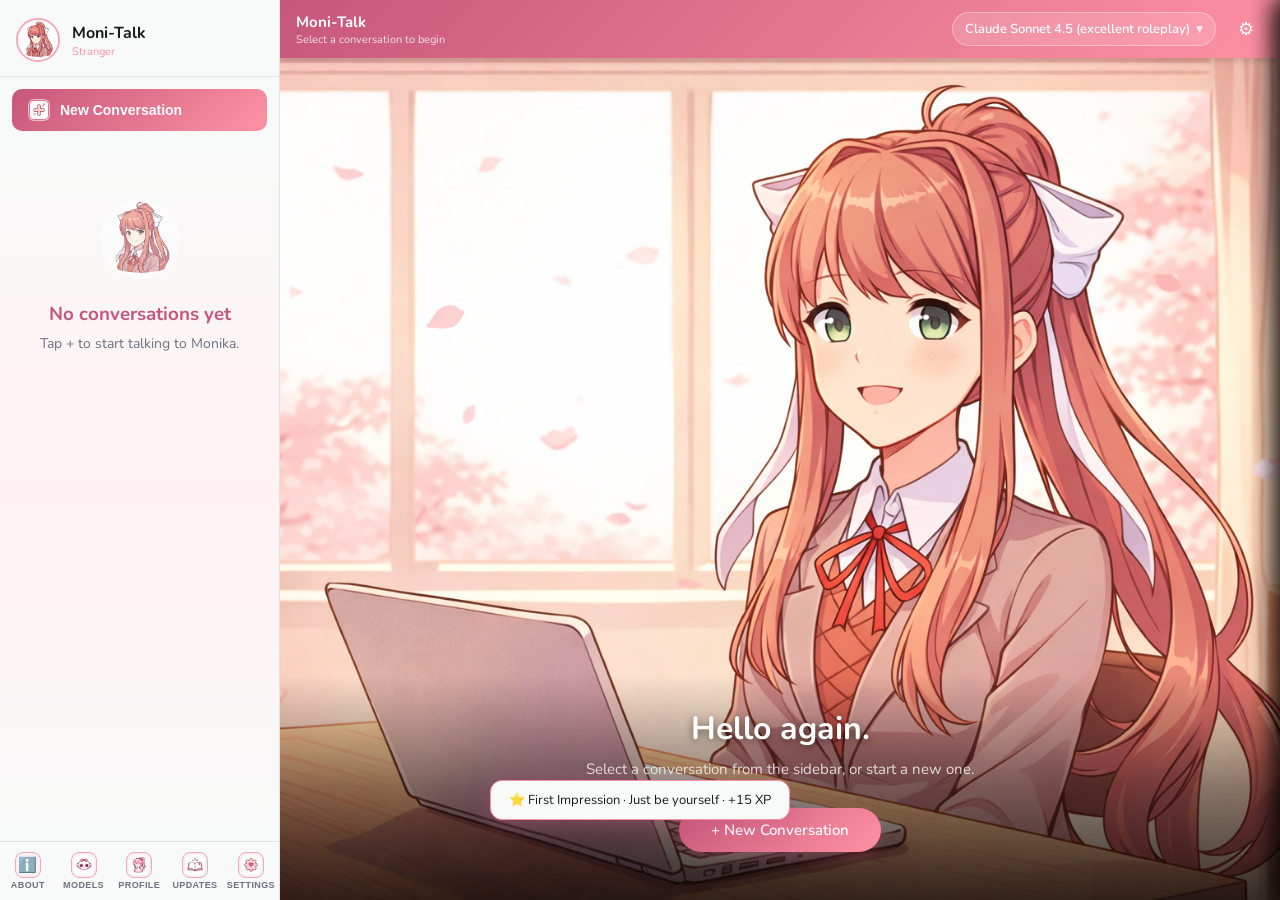
==== commit a43ca07c: "Update model registry: Arbor 0.2.1 is current best with 118 total training pairs - Arbor 0.2.1: trai" ====
--- a/index.html
+++ b/index.html
@@ -12,6 +12,8 @@
     var t = localStorage.getItem('moni_talk_theme') || 'system';
     var e = t === 'system' ? (window.matchMedia('(prefers-color-scheme: dark)').matches ? 'dark' : 'light') : t;
     document.documentElement.dataset.theme = e;
+    var a = localStorage.getItem('moni_accent') || 'pink';
+    document.documentElement.dataset.accent = a;
   })();
 </script>
 <link rel="preconnect" href="https://fonts.googleapis.com">
@@ -400,6 +402,7 @@
       </div>
       <div class="adventure-status" id="adventureStatusBar" style="display:none; position:relative;"></div>
       <div class="chat-area" id="chatArea">
+        <div class="mood-float" id="moodFloat"><img src="" alt=""></div>
         <div class="typing-indicator" id="typingIndicator">
           <img class="msg-avatar" src="images/monika-avatar.png" alt="M">
           <div class="typing-dots"><span></span><span></span><span></span></div>
@@ -521,8 +524,6 @@
             <input type="text" id="llamacppEndpointInput" placeholder="http://spark-0af9:8080" autocomplete="off">
             <div class="hint">URL where llama-server is running.</div>
             <div class="field-gap"></div>
-            <button class="btn btn-secondary" id="llamaFreeMemBtn" style="width:100%;">&#128190; Free GPU Memory</button>
-            <div class="hint">Copies the kill command to your clipboard &mdash; paste it in a Spark terminal to stop llama-server and release GPU memory.</div>
           </div>
           <div id="ollamaFields" style="display:none;">
             <label for="ollamaModelSelect">Model</label>
@@ -585,6 +586,61 @@
             <option value="dark">Dark</option>
           </select>
           <div class="hint">Choose your preferred color theme.</div>
+          <div class="field-gap"></div>
+          <label for="accentSelect">Accent Color</label>
+          <select id="accentSelect">
+            <option value="pink">Pink (DDLC)</option>
+            <option value="green">Green (classic)</option>
+          </select>
+          <div class="hint">Switch between the classic green aesthetic and the pink DDLC theme.</div>
+          <div class="field-gap"></div>
+          <div class="progress-section-label">Cursor Effects</div>
+
+          <label for="effectsColorSelect">Trail Color</label>
+          <select id="effectsColorSelect">
+            <option value="pink">Pink (DDLC)</option>
+            <option value="green">Green (classic)</option>
+          </select>
+          <div class="hint">Color of the cursor trail and click sparkles.</div>
+          <div class="field-gap"></div>
+
+          <label for="effectsClickSelect">Click Effect</label>
+          <select id="effectsClickSelect">
+            <option value="ripple">Ripple (water drop)</option>
+            <option value="hearts">Hearts</option>
+            <option value="lightning">Lightning</option>
+          </select>
+          <div class="hint">Visual burst that appears on mouse click.</div>
+
+          <div id="effectsHeartsGroup" style="display:none;">
+            <div class="field-gap"></div>
+            <label for="effectsHeartsSlider">Hearts per Click &mdash; <span id="effectsHeartsVal">7</span></label>
+            <input type="range" id="effectsHeartsSlider" min="3" max="15" step="1" value="7">
+            <div class="hint">Number of hearts that burst out.</div>
+          </div>
+
+          <div id="effectsLightningGroup" style="display:none;">
+            <div class="field-gap"></div>
+            <label for="effectsLightningSize">Lightning Size</label>
+            <select id="effectsLightningSize">
+              <option value="small">Small</option>
+              <option value="medium">Medium</option>
+              <option value="large">Large</option>
+            </select>
+            <div class="hint">Bolt length and count.</div>
+          </div>
+          <div class="field-gap"></div>
+
+          <label for="effectsTrailWidthSlider">Trail Width &mdash; <span id="effectsTrailWidthVal">1.0</span>&times;</label>
+          <input type="range" id="effectsTrailWidthSlider" min="0.5" max="3" step="0.5" value="1">
+          <div class="hint">Thickness multiplier for the cursor trail.</div>
+          <div class="field-gap"></div>
+
+          <label style="display:flex;align-items:center;gap:8px;cursor:pointer;font-weight:600;">
+            <input type="checkbox" id="effectsEnabledCheck" checked style="width:15px;height:15px;accent-color:var(--pink-mid,#c7576a);cursor:pointer;">
+            Enable cursor effects
+          </label>
+          <div class="hint">Uncheck to disable the trail and all click effects.</div>
         </div>
 
         <!-- ARCHIVE TAB -->
@@ -715,9 +771,9 @@
           <span class="guide-model-name">Arbor 0.1-E</span>
           <span class="guide-model-desc">Emotional variant &middot; 219 pairs &middot; deeper empathy</span>
         </div>
-        <div class="guide-model-row guide-model-best">
-          <span class="guide-model-name">Arbor 0.1.1 &#11088;</span>
-          <span class="guide-model-desc">Current best &middot; 250 pairs &middot; most authentic voice</span>
+        <div class="guide-model-row">
+          <span class="guide-model-name">Arbor 0.1.1</span>
+          <span class="guide-model-desc">250 pairs &middot; most authentic voice</span>
         </div>
         <div class="guide-model-row">
           <span class="guide-model-name">Arbor 0.2</span>
@@ -725,7 +781,11 @@
         </div>
         <div class="guide-model-row">
           <span class="guide-model-name">Arbor 0.2b</span>
-          <span class="guide-model-desc">Qwen3-32B base &middot; larger model</span>
+          <span class="guide-model-desc">Qwen3-32B base &middot; 66 pairs &middot; 32B capacity</span>
+        </div>
+        <div class="guide-model-row guide-model-best">
+          <span class="guide-model-name">Arbor 0.2.1 &#11088;</span>
+          <span class="guide-model-desc">Current best &middot; 118 pairs total &middot; mood refinement on 0.2b</span>
         </div>
       </div>
 
--- a/css/base.css
+++ b/css/base.css
@@ -29,6 +29,14 @@
   --pink-pale: #FFF0F3;
   --pink-bg:   #FFF8F9;
   --font-poem: 'Reenie Beanie', cursive;
+  --accent-dark:   var(--pink-dark);
+  --accent-mid:    var(--pink);
+  --accent-light:  var(--pink-pale);
+  --accent-pale:   var(--pink-bg);
+  --accent-glow:   rgba(199, 87, 122, 0.2);
+  --accent-shadow: rgba(199, 87, 122, 0.35);
+  --accent-subtle: rgba(199, 87, 122, 0.08);
+  --accent-hover:  rgba(199, 87, 122, 0.1);
 }
 
 [data-theme="dark"] {
@@ -61,6 +69,41 @@
   --font-poem: 'Reenie Beanie', cursive;
 }
 
+/* === Green Accent Mode === */
+[data-accent="green"] {
+  --pink:           #48bb78;
+  --pink-mid:       #68d391;
+  --pink-dark:      #276749;
+  --pink-pale:      #e6f4ed;
+  --pink-bg:        #f0f9f4;
+  --chat-list-tint: #e6f4ed;
+  --accent-dark:   var(--green-dark);
+  --accent-mid:    var(--green-mid);
+  --accent-light:  var(--green-light);
+  --accent-pale:   var(--green-pale);
+  --accent-glow:   rgba(56, 161, 105, 0.2);
+  --accent-shadow: rgba(56, 161, 105, 0.35);
+  --accent-subtle: rgba(56, 161, 105, 0.08);
+  --accent-hover:  rgba(72, 187, 120, 0.1);
+}
+
+[data-theme="dark"][data-accent="green"] {
+  --pink:           #48bb78;
+  --pink-mid:       #38a169;
+  --pink-dark:      #276749;
+  --pink-pale:      rgba(72, 187, 120, 0.12);
+  --pink-bg:        rgba(72, 187, 120, 0.06);
+  --chat-list-tint: #0a1a10;
+  --accent-glow:   rgba(72, 187, 120, 0.2);
+  --accent-shadow: rgba(72, 187, 120, 0.35);
+  --accent-subtle: rgba(72, 187, 120, 0.08);
+  --accent-hover:  rgba(72, 187, 120, 0.1);
+}
+
+[data-theme="dark"][data-accent="green"] .main-topbar {
+  background: linear-gradient(135deg, var(--accent-dark), var(--accent-mid));
+}
+
 body {
   font-family: 'Nunito', 'Segoe UI', system-ui, -apple-system, sans-serif;
   background: var(--bg); color: var(--text);
@@ -257,7 +300,7 @@
   font-size: 15px; font-weight: 600; cursor: pointer;
   font-family: inherit;
   transition: opacity 0.15s, transform 0.1s;
-  box-shadow: 0 4px 14px rgba(199,87,122,0.35);
+  box-shadow: 0 4px 14px var(--accent-shadow);
 }
 .landing-new-btn:hover { opacity: 0.9; }
 .landing-new-btn:active { transform: scale(0.97); }
@@ -279,7 +322,7 @@
   margin-bottom: 16px; padding-top: 4px; }
 .guide-section-label {
   font-size: 10px; font-weight: 800; text-transform: uppercase; letter-spacing: 0.8px;
-  color: var(--green-dark); margin: 14px 0 8px;
+  color: var(--accent-dark); margin: 14px 0 8px;
 }
 .guide-section-label span { font-weight: 400; text-transform: none; letter-spacing: 0;
   color: var(--gray-text); font-size: 11px; }
@@ -309,7 +352,7 @@
   padding: 7px 10px; border-radius: 8px; background: var(--gray-light);
   border: 1.5px solid var(--gray-mid);
 }
-.guide-model-row.guide-model-best { border-color: var(--green-mid); background: var(--green-pale); }
+.guide-model-row.guide-model-best { border-color: var(--accent-mid); background: var(--accent-pale); }
 .guide-model-name { font-size: 13px; font-weight: 700; color: var(--text); }
 .guide-model-desc { font-size: 12px; color: var(--gray-text); }
 /* Feature pills */
@@ -323,7 +366,7 @@
 [data-theme="dark"] .guide-provider,
 [data-theme="dark"] .guide-model-row,
 [data-theme="dark"] .guide-feature { background: rgba(255,255,255,0.04); }
-[data-theme="dark"] .guide-section-label { color: var(--green-mid); }
+[data-theme="dark"] .guide-section-label { color: var(--accent-mid); }
 
 /* FAB removed — new chat is in sidebar-new-btn */
 
@@ -332,8 +375,8 @@
   flex: 1; overflow-y: auto; padding: 24px 20px;
   display: flex; flex-direction: column; align-items: center;
 }
-.form-body img { width: 100px; height: 100px; border-radius: 50%; object-fit: cover; border: 3px solid var(--green-mid); margin-bottom: 20px; }
-.form-body h2 { color: var(--green-dark); margin-bottom: 4px; font-size: 22px; }
+.form-body img { width: 100px; height: 100px; border-radius: 50%; object-fit: cover; border: 3px solid var(--accent-mid); margin-bottom: 20px; }
+.form-body h2 { color: var(--accent-dark); margin-bottom: 4px; font-size: 22px; }
 .form-body .subtitle { color: var(--gray-text); font-size: 14px; margin-bottom: 24px; text-align: center; }
 .form-section { width: 100%; max-width: 420px; margin-bottom: 16px; }
 .form-section label { display: block; font-size: 13px; font-weight: 600; color: var(--gray-text); margin-bottom: 6px; }
@@ -342,7 +385,7 @@
   font-size: 14px; font-family: inherit; outline: none; transition: border-color 0.2s;
 }
 .form-section textarea { resize: vertical; min-height: 60px; }
-.form-section input:focus, .form-section textarea:focus { border-color: var(--green-mid); box-shadow: 0 0 0 3px rgba(56,161,105,0.2); }
+.form-section input:focus, .form-section textarea:focus { border-color: var(--accent-mid); box-shadow: 0 0 0 3px var(--accent-glow); }
 .form-hint { font-size: 12px; color: var(--gray-text); margin-top: 3px; }
 
 .rel-display { text-align: center; margin-bottom: 12px; }
@@ -358,7 +401,7 @@
   background: linear-gradient(135deg, var(--pink-dark), var(--pink));
   color: white; border: none; border-radius: 24px;
   font-size: 16px; font-weight: 600; cursor: pointer; font-family: inherit;
-  box-shadow: 0 4px 14px rgba(199, 87, 122, 0.30);
+  box-shadow: 0 4px 14px var(--accent-shadow);
   transition: opacity 0.15s, transform 0.1s;
 }
 .primary-btn:hover { opacity: 0.9; }
@@ -372,13 +415,13 @@
 .modal p { font-size: 14px; color: var(--gray-text); margin-bottom: 16px; line-height: 1.5; }
 .modal label { display: block; font-size: 13px; font-weight: 600; color: var(--gray-text); margin-bottom: 6px; }
 .modal input[type="password"], .modal input[type="text"] { width: 100%; padding: 10px 12px; border: 1px solid var(--gray-mid); border-radius: 8px; font-size: 14px; font-family: inherit; outline: none; transition: border-color 0.2s; }
-.modal input:focus, .modal select:focus { border-color: var(--green-mid); box-shadow: 0 0 0 3px rgba(56,161,105,0.2); }
+.modal input:focus, .modal select:focus { border-color: var(--accent-mid); box-shadow: 0 0 0 3px var(--accent-glow); }
 .modal select { width: 100%; padding: 10px 12px; border: 1px solid var(--gray-mid); border-radius: 8px; font-size: 14px; font-family: inherit; outline: none; background: var(--bg); color: var(--text); cursor: pointer; transition: border-color 0.2s; }
 .field-gap { height: 14px; }
 .hint { font-size: 12px; color: var(--gray-text); margin-top: 4px; line-height: 1.4; }
 .modal-actions { display: flex; gap: 8px; margin-top: 20px; justify-content: flex-end; }
 .btn { padding: 9px 20px; border-radius: 8px; border: none; font-size: 14px; font-weight: 600; cursor: pointer; transition: all 0.2s ease; }
-.btn-primary { background: var(--green-dark); color: white; } .btn-primary:hover { background: var(--green-mid); }
+.btn-primary { background: var(--accent-dark); color: white; } .btn-primary:hover { background: var(--accent-mid); }
 .btn-secondary { background: var(--gray-light); color: var(--text); } .btn-secondary:hover { background: var(--gray-mid); }
 .btn-danger { background: #fee; color: #c0392b; } .btn-danger:hover { background: #fdd; }
 
@@ -405,7 +448,7 @@
 }
 .ollama-model-info {
   margin-top: 6px; padding: 8px 10px; border-radius: 8px;
-  background: var(--green-pale); font-size: 12px; color: var(--gray-text);
+  background: var(--accent-pale); font-size: 12px; color: var(--gray-text);
   line-height: 1.5; display: none;
 }
 .ollama-model-info.visible { display: block; }
@@ -441,13 +484,13 @@
 /* Model card */
 .model-card {
   margin: 10px 0 4px; padding: 12px 14px;
-  border-radius: 10px; border: 1px solid var(--gray-mid); background: var(--green-pale);
+  border-radius: 10px; border: 1px solid var(--gray-mid); background: var(--accent-pale);
 }
 .model-card-top { display: flex; align-items: center; justify-content: space-between; margin-bottom: 4px; }
 .model-card-name { font-size: 14px; font-weight: 700; color: var(--text); }
 .model-card-badge {
   font-size: 10px; font-weight: 700; padding: 2px 7px; border-radius: 20px;
-  background: var(--green-mid); color: white; letter-spacing: 0.3px;
+  background: var(--accent-mid); color: white; letter-spacing: 0.3px;
 }
 .model-card-desc { font-size: 12px; color: var(--gray-text); margin-bottom: 8px; }
 .model-card-meta { display: flex; flex-wrap: wrap; gap: 5px; }
@@ -458,9 +501,10 @@
 
 [data-theme="dark"] .settings-close:hover { background: #333; }
 [data-theme="dark"] .settings-footer { border-top-color: var(--gray-mid); }
-[data-theme="dark"] .ollama-model-info { background: var(--green-pale); }
+[data-theme="dark"] .ollama-model-info { background: var(--accent-pale); }
 [data-theme="dark"] .settings-nav-item.active { background: rgba(199,87,122,0.18); color: var(--pink); }
-[data-theme="dark"] .model-card { background: rgba(56,161,105,0.08); border-color: var(--gray-mid); }
+[data-theme="dark"][data-accent="green"] .settings-nav-item.active { background: rgba(72,187,120,0.18); }
+[data-theme="dark"] .model-card { background: var(--accent-subtle); border-color: var(--gray-mid); }
 [data-theme="dark"] .model-card-meta span { background: #2a2a2a; }
 [data-theme="dark"] .settings-tab-title { border-bottom-color: var(--gray-mid); }
 
@@ -486,7 +530,7 @@
 .models-columns-wrap { display: grid; grid-template-columns: 1fr 1fr; gap: 20px; }
 @media (max-width: 680px) { .models-columns-wrap { grid-template-columns: 1fr; } }
 .model-series-header { margin-bottom: 12px; padding-bottom: 8px; border-bottom: 1.5px solid var(--gray-mid); }
-.model-series-name { display: block; font-size: 17px; font-weight: 700; color: var(--green-dark); margin-bottom: 3px; }
+.model-series-name { display: block; font-size: 17px; font-weight: 700; color: var(--accent-dark); margin-bottom: 3px; }
 .model-series-desc { font-size: 11px; color: var(--gray-text); }
 .model-best-badge { font-size: 10px; font-weight: 700; background: #f6e05e; color: #744210;
   border-radius: 4px; padding: 2px 6px; }
@@ -515,7 +559,7 @@
 }
 .model-catalog-card.model-status-active   { border-color: var(--pink); background: var(--pink-pale); }
 .model-catalog-card.model-status-inactive { border-color: var(--gray-mid); background: var(--bg); opacity: 0.6; }
-.model-catalog-card.model-status-released { border-color: var(--green-mid); background: var(--green-pale); }
+.model-catalog-card.model-status-released { border-color: var(--accent-mid); background: var(--accent-pale); }
 .model-catalog-card.model-status-upcoming { border-color: #f6ad55; background: rgba(246,173,85,0.08); }
 .model-catalog-card.model-status-skipped  { opacity: 0.45; }
 .model-catalog-top { display: flex; align-items: center; gap: 8px; flex-wrap: wrap; margin-bottom: 6px; }
@@ -525,7 +569,7 @@
 .model-catalog-status { font-size: 10px; font-weight: 700; border-radius: 4px; padding: 2px 7px; margin-left: auto; }
 .model-status-active   .model-catalog-status { background: var(--pink); color: #fff; }
 .model-status-inactive .model-catalog-status { background: var(--gray-mid); color: var(--gray-text); }
-.model-status-released .model-catalog-status { background: var(--green-mid); color: #fff; }
+.model-status-released .model-catalog-status { background: var(--accent-mid); color: #fff; }
 .model-status-upcoming .model-catalog-status { background: #f6ad55; color: #1a1a1a; }
 .model-status-skipped  .model-catalog-status { background: var(--gray-mid); color: var(--gray-text); }
 .model-server-badge { font-size: 10px; font-weight: 700; color: var(--pink); }
@@ -542,7 +586,7 @@
 /* === Competitions Section === */
 .comp-section { margin-top: 24px; border-top: 1.5px solid var(--gray-mid); padding-top: 18px; }
 .comp-section-header { margin-bottom: 14px; }
-.comp-section-name { font-size: 17px; font-weight: 700; color: var(--green-dark); }
+.comp-section-name { font-size: 17px; font-weight: 700; color: var(--accent-dark); }
 .comp-list { display: grid; grid-template-columns: 1fr 1fr; gap: 16px; }
 @media (max-width: 680px) { .comp-list { grid-template-columns: 1fr; } }
 .comp-card { background: var(--gray-light); border: 1.5px solid var(--gray-mid); border-radius: 10px; padding: 14px; }
@@ -554,38 +598,38 @@
 .comp-standings td { padding: 5px 6px; color: var(--text); border-top: 1px solid var(--gray-mid); }
 .comp-standings td:first-child { color: var(--gray-text); font-size: 11px; width: 24px; }
 .comp-standings td:last-child { text-align: right; font-variant-numeric: tabular-nums; }
-.comp-standings tr.comp-winner td { font-weight: 700; color: var(--green-dark); }
+.comp-standings tr.comp-winner td { font-weight: 700; color: var(--accent-dark); }
 .comp-note { font-size: 11px; color: var(--gray-text); margin-top: 8px; font-style: italic; }
 
 /* === Achievement Toast === */
 #achievementToast {
   position: fixed; bottom: 80px; left: 50%;
   transform: translateX(-50%) translateY(20px);
-  background: var(--bg); border: 1.5px solid var(--green-mid); border-radius: 12px;
+  background: var(--bg); border: 1.5px solid var(--accent-mid); border-radius: 12px;
   padding: 10px 18px; font-size: 13px; color: var(--text);
-  box-shadow: 0 4px 20px rgba(72,187,120,0.25);
+  box-shadow: 0 4px 20px var(--accent-shadow);
   opacity: 0; transition: opacity 0.3s, transform 0.3s;
   z-index: 10001; white-space: nowrap; pointer-events: none;
 }
 #achievementToast.visible { opacity: 1; transform: translateX(-50%) translateY(0); }
 
 /* === Chat-list level name === */
-#chatListSub.level-active { color: var(--green-mid); }
+#chatListSub.level-active { color: var(--accent-mid); }
 
 /* === Progress Tab === */
 .progress-level-label { font-size: 18px; font-weight: 700; color: var(--text); margin-bottom: 4px; }
 .progress-xp-bar-wrap { background: var(--gray-mid); border-radius: 6px; height: 8px; margin: 8px 0; }
-.progress-xp-bar-fill { background: var(--green-mid); border-radius: 6px; height: 100%; transition: width 0.4s; }
+.progress-xp-bar-fill { background: var(--accent-mid); border-radius: 6px; height: 100%; transition: width 0.4s; }
 .progress-xp-label { font-size: 12px; color: var(--gray-text); margin-bottom: 16px; }
 .progress-ach-count {
-  font-size: 12px; font-weight: 700; color: var(--green-dark);
-  background: var(--green-pale); border-radius: 20px; padding: 3px 12px;
+  font-size: 12px; font-weight: 700; color: var(--accent-dark);
+  background: var(--accent-pale); border-radius: 20px; padding: 3px 12px;
   display: inline-block; margin-bottom: 16px;
 }
 .progress-section-label {
   font-size: 10px; font-weight: 700; text-transform: uppercase;
   letter-spacing: 0.8px; color: var(--pink-dark); margin: 12px 0 8px;
-  border-bottom: 1px solid rgba(245, 167, 184, 0.4); padding-bottom: 4px;
+  border-bottom: 1px solid var(--accent-glow); padding-bottom: 4px;
 }
 .progress-ach-grid { display: grid; grid-template-columns: 1fr 1fr; gap: 8px; }
 .progress-ach-card {
@@ -596,6 +640,45 @@
 .progress-ach-card.locked { opacity: 0.55; }
 .progress-ach-name { font-weight: 700; color: var(--text); margin-bottom: 2px; }
 .progress-ach-desc { color: var(--gray-text); font-size: 11px; }
+
+/* === Mood Gallery === */
+.mood-gallery-sub { font-size: 11px; color: var(--gray-text); margin-bottom: 8px; }
+.mood-gallery-strong-label {
+  font-size: 10px; font-weight: 700; text-transform: uppercase;
+  letter-spacing: 0.6px; color: var(--pink-dark); margin: 14px 0 6px;
+}
+.mood-gallery-grid {
+  display: grid; grid-template-columns: repeat(7, 1fr); gap: 6px; margin-bottom: 4px;
+}
+.mood-gallery-grid.strong-grid { grid-template-columns: repeat(5, 1fr); }
+.mood-gallery-card {
+  border-radius: 10px; overflow: hidden; border: 1.5px solid var(--gray-mid);
+  background: var(--bg); text-align: center;
+}
+.mood-gallery-card img { width: 100%; aspect-ratio: 3/4; object-fit: cover; display: block; }
+.mood-gallery-card.unseen img { filter: grayscale(1) brightness(0.4); }
+.mood-gallery-card.seen { border-color: var(--pink-mid); }
+.mood-gallery-card.strong.seen { border-color: #c7577a; box-shadow: 0 0 8px rgba(199,87,122,0.4); }
+.mood-gallery-label {
+  font-size: 9px; font-weight: 600; color: var(--gray-text);
+  padding: 3px 2px; text-transform: capitalize; white-space: nowrap;
+  overflow: hidden; text-overflow: ellipsis;
+}
+.mood-gallery-card.seen .mood-gallery-label { color: var(--pink-dark); }
+
+/* === Mood Float Portrait === */
+.mood-float {
+  position: absolute; bottom: 80px; right: 16px; z-index: 50;
+  width: 140px; border-radius: 16px; overflow: hidden;
+  border: 2px solid rgba(199,87,122,0.6);
+  box-shadow: 0 8px 32px var(--accent-shadow);
+  opacity: 0; pointer-events: none;
+  transition: opacity 0.4s ease;
+  display: none;
+}
+.mood-float.visible { display: block; opacity: 1; }
+.mood-float.fade-out { opacity: 0; }
+.mood-float img { width: 100%; display: block; }
 
 /* === Sync === */
 .sync-dot {
@@ -608,7 +691,7 @@
 .sync-dot.syncing { background: #f1c40f; animation: pulse 1s infinite; }
 .sync-dot.error { background: #e74c3c; }
 @keyframes pulse { 0%, 100% { opacity: 1; } 50% { opacity: 0.4; } }
-.sync-user { font-size: 14px; font-weight: 600; color: var(--green-dark); margin-bottom: 2px; }
+.sync-user { font-size: 14px; font-weight: 600; color: var(--accent-dark); margin-bottom: 2px; }
 .sync-state { font-size: 12px; color: var(--gray-text); }
 
 /* === Tools section === */
@@ -660,7 +743,7 @@
 [data-theme="dark"] .toast { background: #c0392b; }
 [data-theme="dark"] .toast.success { background: #1a3a28; }
 [data-theme="dark"] .sync-dot { border-color: #1a3a28; }
-[data-theme="dark"] .form-body img { border-color: var(--green-mid); }
+[data-theme="dark"] .form-body img { border-color: var(--accent-mid); }
 [data-theme="dark"] .form-section input,
 [data-theme="dark"] .form-section textarea { background: #2a2a2a; color: var(--text); border-color: var(--gray-mid); }
 [data-theme="dark"] .primary-btn { background: linear-gradient(135deg, var(--pink-dark), var(--pink)); }
@@ -674,7 +757,7 @@
 [data-theme="dark"] input[type="range"]::-moz-range-thumb { background: var(--pink); border-color: #1e1e1e; }
 [data-theme="dark"] .fab { background: var(--green-dark); }
 [data-theme="dark"] .fab:hover { background: var(--green-mid); }
-[data-theme="dark"] .sync-user { color: var(--green-mid); }
+[data-theme="dark"] .sync-user { color: var(--accent-mid); }
 
 /* === Theme Toggle === */
 .theme-toggle-icon { font-size: 18px; }
@@ -703,10 +786,19 @@
 .story-chip { padding: 5px 13px; border-radius: 20px; border: 1.5px solid var(--gray-mid);
   background: var(--bg); color: var(--gray-text); font-size: 12px; cursor: pointer;
   transition: border-color 0.15s, background 0.15s, color 0.15s; }
-.story-chip:hover { border-color: var(--green-mid); color: var(--text); }
-.story-chip.selected { border-color: var(--green-mid); background: var(--green-pale);
+.story-chip:hover { border-color: var(--accent-mid); color: var(--text); }
+.story-chip.selected { border-color: var(--accent-mid); background: var(--accent-pale);
   color: var(--text); font-weight: 600; }
 .story-chip.random { border-style: dashed; }
 .story-toggle-row { display: flex; align-items: center; gap: 8px; font-size: 13px;
   color: var(--gray-text); margin-top: 14px; cursor: pointer; user-select: none; }
 .story-toggle-row input { cursor: pointer; }
+
+/* === Accent-specific overrides for hardcoded RGBA values === */
+[data-accent="green"] .mood-float {
+  border-color: rgba(72, 187, 120, 0.6);
+}
+[data-accent="green"] .mood-gallery-card.strong.seen {
+  border-color: var(--green-mid);
+  box-shadow: 0 0 8px rgba(72, 187, 120, 0.4);
+}
--- a/css/chat.css
+++ b/css/chat.css
@@ -6,7 +6,7 @@
 }
 .chat-list-empty { text-align: center; padding: 60px 20px; color: var(--gray-text); }
 .chat-list-empty img { width: 80px; height: 80px; border-radius: 50%; object-fit: cover; margin-bottom: 16px; opacity: 0.7; }
-.chat-list-empty h3 { color: var(--green-dark); margin-bottom: 6px; }
+.chat-list-empty h3 { color: var(--accent-dark); margin-bottom: 6px; }
 .chat-list-empty p { font-size: 14px; line-height: 1.5; }
 
 /* === Section Grouping === */
@@ -92,7 +92,7 @@
 .chat-item-menu-btn { background: none; border: none; color: #aaa; cursor: pointer; font-size: 18px; padding: 2px 6px; border-radius: 6px; transition: color 0.2s, background 0.15s, opacity 0.15s; flex-shrink: 0; opacity: 0; line-height: 1; }
 .chat-item:hover .chat-item-menu-btn { opacity: 1; }
 .chat-item-menu-btn.has-starred { color: #f0c040; opacity: 1; }
-.chat-item-menu-btn:hover { color: var(--green-mid); background: rgba(72,187,120,0.1); }
+.chat-item-menu-btn:hover { color: var(--accent-mid); background: var(--accent-hover); }
 
 /* === Chat Item Dropdown === */
 .chat-item-dropdown { display: none; position: absolute; right: 6px; top: calc(100% - 4px); background: #ffffff; border: 1px solid #ddd; border-radius: 10px; box-shadow: 0 6px 20px rgba(0,0,0,0.18); z-index: 9999; min-width: 140px; overflow: hidden; }
@@ -107,7 +107,7 @@
 /* === Chat Screen === */
 .chat-header-mood { font-size: 11px; opacity: 0.7; }
 .chat-header-drift { font-size: 11px; opacity: 0.55; margin-left: 4px; }
-.chat-area { flex: 1; overflow-y: auto; padding: 16px; display: flex; flex-direction: column; gap: 8px; scroll-behavior: smooth; min-height: 0; }
+.chat-area { flex: 1; overflow-y: auto; padding: 16px; display: flex; flex-direction: column; gap: 8px; scroll-behavior: smooth; min-height: 0; position: relative; }
 .chat-area > :first-child { margin-top: auto; }
 .message { display: flex; gap: 8px; max-width: 80%; animation: fadeIn 0.25s ease; }
 .message.monika { align-self: flex-start; }
@@ -119,7 +119,7 @@
 .msg-name { font-size: 11px; font-weight: 600; color: var(--gray-text); padding: 0 4px; }
 .message.user .msg-name { text-align: right; }
 .msg-bubble { padding: 12px 16px; border-radius: 18px; line-height: 1.5; font-size: 15px; box-shadow: var(--shadow); word-wrap: break-word; overflow-wrap: break-word; }
-.message.monika .msg-bubble { background: var(--green-light); border-bottom-left-radius: 4px; border-left: 3px solid var(--green-mid); }
+.message.monika .msg-bubble { background: var(--accent-light); border-bottom-left-radius: 4px; border-left: 3px solid var(--accent-mid); }
 .message.user .msg-bubble { background: var(--bubble-user); border-bottom-right-radius: 4px; }
 .msg-bubble p { margin: 0 0 8px 0; } .msg-bubble p:last-child { margin-bottom: 0; }
 .msg-bubble em { font-style: italic; } .msg-bubble strong { font-weight: 600; }
@@ -127,37 +127,37 @@
 .typing-indicator { display: none; align-self: flex-start; gap: 8px; max-width: 80%; padding: 0 0 4px 0; align-items: center; }
 .typing-indicator.visible { display: flex; }
 .typing-label { font-size: 12px; color: var(--gray-text); margin-left: 4px; }
-.typing-dots { background: var(--green-light); padding: 12px 18px; border-radius: 16px; border-bottom-left-radius: 4px; display: flex; gap: 5px; align-items: center; box-shadow: var(--shadow); }
-.typing-dots span { width: 7px; height: 7px; background: var(--green-mid); border-radius: 50%; animation: bounce 1.4s infinite ease-in-out; }
+.typing-dots { background: var(--accent-light); padding: 12px 18px; border-radius: 16px; border-bottom-left-radius: 4px; display: flex; gap: 5px; align-items: center; box-shadow: var(--shadow); }
+.typing-dots span { width: 7px; height: 7px; background: var(--accent-mid); border-radius: 50%; animation: bounce 1.4s infinite ease-in-out; }
 .typing-dots span:nth-child(2) { animation-delay: 0.16s; } .typing-dots span:nth-child(3) { animation-delay: 0.32s; }
 @keyframes bounce { 0%, 80%, 100% { transform: scale(0.6); opacity: 0.4; } 40% { transform: scale(1); opacity: 1; } }
 .input-area { display: flex; gap: 8px; padding: 12px 16px; background: var(--bg); border-top: 1px solid var(--gray-mid); flex-shrink: 0; }
 .input-area textarea { flex: 1; border: 1px solid var(--gray-mid); border-radius: 20px; padding: 10px 16px; font-size: 15px; font-family: inherit; resize: none; outline: none; max-height: 120px; line-height: 1.4; transition: border-color 0.2s; background: var(--bg); color: var(--text); }
-.input-area textarea:focus { border-color: var(--green-mid); }
+.input-area textarea:focus { border-color: var(--accent-mid); }
 .input-area textarea::placeholder { color: #aaa; }
-.send-btn { width: 44px; height: 44px; border: none; border-radius: 50%; background: var(--green-dark); color: white; font-size: 20px; cursor: pointer; display: flex; align-items: center; justify-content: center; transition: background 0.2s, transform 0.1s; flex-shrink: 0; align-self: flex-end; }
-.send-btn:hover { background: var(--green-mid); } .send-btn:active { transform: scale(0.93); }
+.send-btn { width: 44px; height: 44px; border: none; border-radius: 50%; background: var(--accent-dark); color: white; font-size: 20px; cursor: pointer; display: flex; align-items: center; justify-content: center; transition: background 0.2s, transform 0.1s; flex-shrink: 0; align-self: flex-end; }
+.send-btn:hover { background: var(--accent-mid); } .send-btn:active { transform: scale(0.93); }
 .send-btn:disabled { opacity: 0.5; cursor: not-allowed; }
 .cancel-btn { width: 44px; height: 44px; border: none; border-radius: 50%; background: #c0392b; color: white; font-size: 20px; cursor: pointer; display: flex; align-items: center; justify-content: center; transition: background 0.2s, transform 0.1s; flex-shrink: 0; align-self: flex-end; }
 .cancel-btn:hover { background: #e74c3c; } .cancel-btn:active { transform: scale(0.93); }
 
 /* === Image Attach === */
 .image-attach-btn { width: 44px; height: 44px; border: none; border-radius: 50%; background: none; color: var(--gray-text); font-size: 22px; cursor: pointer; display: flex; align-items: center; justify-content: center; transition: color 0.2s; flex-shrink: 0; align-self: flex-end; }
-.image-attach-btn:hover { color: var(--green-mid); }
+.image-attach-btn:hover { color: var(--accent-mid); }
 
 /* === Mic (STT) Button === */
 .mic-btn { width: 44px; height: 44px; border: none; border-radius: 50%; background: none; color: var(--gray-text); font-size: 22px; cursor: pointer; display: flex; align-items: center; justify-content: center; transition: color 0.2s, background 0.2s; flex-shrink: 0; align-self: flex-end; }
-.mic-btn:hover { color: var(--green-dark); }
+.mic-btn:hover { color: var(--accent-dark); }
 .mic-btn.recording { color: white; background: #e53935; animation: mic-pulse 1s ease-in-out infinite; }
 @keyframes mic-pulse { 0%, 100% { transform: scale(1); } 50% { transform: scale(1.1); } }
 /* keyboard-open removed — desktop layout */
 [data-theme="dark"] .mic-btn { color: #888; }
-[data-theme="dark"] .mic-btn:hover { color: var(--green-mid); }
+[data-theme="dark"] .mic-btn:hover { color: var(--accent-mid); }
 [data-theme="dark"] .mic-btn.recording { color: white; background: #e53935; }
 
 /* === Image Preview === */
-.image-preview { display: flex; align-items: center; gap: 8px; padding: 8px 16px; background: var(--green-pale); border-top: 1px solid var(--gray-mid); flex-shrink: 0; }
-.image-preview img { max-height: 64px; max-width: 120px; border-radius: 8px; object-fit: cover; border: 2px solid var(--green-mid); }
+.image-preview { display: flex; align-items: center; gap: 8px; padding: 8px 16px; background: var(--accent-pale); border-top: 1px solid var(--gray-mid); flex-shrink: 0; }
+.image-preview img { max-height: 64px; max-width: 120px; border-radius: 8px; object-fit: cover; border: 2px solid var(--accent-mid); }
 .image-preview-remove { background: none; border: none; color: #c0392b; font-size: 20px; cursor: pointer; padding: 4px 8px; border-radius: 50%; transition: background 0.2s; }
 .image-preview-remove:hover { background: rgba(192,57,43,0.1); }
 
@@ -166,18 +166,18 @@
 .msg-image:hover { transform: scale(1.02); }
 
 /* === Poem Block === */
-.poem-block { background: var(--green-pale); border-left: 3px solid var(--green-mid); border-radius: 0 8px 8px 0; padding: 12px 16px; margin: 8px 0; }
+.poem-block { background: var(--accent-pale); border-left: 3px solid var(--accent-mid); border-radius: 0 8px 8px 0; padding: 12px 16px; margin: 8px 0; }
 .poem-text { font-style: italic; line-height: 1.8; color: var(--text); }
 .poem-attr { text-align: right; font-size: 12px; color: var(--gray-text); margin-top: 6px; }
 
 /* === Message Actions (Copy / Edit) === */
 .msg-actions { display: flex; gap: 4px; margin-top: 4px; }
 .msg-copy-btn, .msg-edit-btn {
-  background: var(--green-pale); border: 1px solid var(--gray-mid); cursor: pointer;
+  background: var(--accent-pale); border: 1px solid var(--gray-mid); cursor: pointer;
   font-size: 11px; font-weight: 600; padding: 3px 10px; border-radius: 12px;
   color: var(--gray-text); transition: all 0.15s; font-family: inherit;
 }
-.msg-copy-btn:hover, .msg-edit-btn:hover { background: var(--green-light); border-color: var(--green-mid); color: var(--green-dark); }
+.msg-copy-btn:hover, .msg-edit-btn:hover { background: var(--accent-light); border-color: var(--accent-mid); color: var(--accent-dark); }
 .message.user .msg-actions { justify-content: flex-end; }
 
 /* === Message Timestamp === */
@@ -190,22 +190,22 @@
 
 /* === Drag & Drop Overlay === */
 .chat-area.drag-over { position: relative; }
-.chat-area.drag-over::after { content: 'Drop image here'; position: absolute; inset: 8px; border: 2px dashed var(--green-mid); border-radius: 12px; background: rgba(76, 175, 80, 0.08); display: flex; align-items: center; justify-content: center; font-size: 16px; font-weight: 600; color: var(--green-dark); pointer-events: none; z-index: 10; }
+.chat-area.drag-over::after { content: 'Drop image here'; position: absolute; inset: 8px; border: 2px dashed var(--accent-mid); border-radius: 12px; background: rgba(76, 175, 80, 0.08); display: flex; align-items: center; justify-content: center; font-size: 16px; font-weight: 600; color: var(--accent-dark); pointer-events: none; z-index: 10; }
 
 /* === Context Bar === */
 .context-bar {
   display: flex; align-items: center; gap: 8px; padding: 6px 16px;
-  background: var(--green-pale); border-top: 1px solid var(--gray-mid);
+  background: var(--accent-pale); border-top: 1px solid var(--gray-mid);
   font-size: 12px; color: var(--gray-text); flex-shrink: 0;
 }
 .context-bar-fill { flex: 1; height: 4px; background: var(--gray-mid); border-radius: 2px; overflow: hidden; }
-.context-bar-used { height: 100%; background: var(--green-mid); border-radius: 2px; transition: width 0.3s; }
+.context-bar-used { height: 100%; background: var(--accent-mid); border-radius: 2px; transition: width 0.3s; }
 .context-bar button {
   background: none; border: 1px solid var(--gray-mid); border-radius: 4px;
   padding: 2px 8px; font-size: 11px; color: var(--gray-text); cursor: pointer;
   transition: all 0.2s;
 }
-.context-bar button:hover { border-color: var(--green-mid); color: var(--green-dark); }
+.context-bar button:hover { border-color: var(--accent-mid); color: var(--accent-dark); }
 
 /* === Context Inspector === */
 .ctx-inspector-modal { max-width: 360px; width: 100%; }
@@ -340,8 +340,8 @@
 
 /* === Story Mode === */
 .story-choices { display: flex; flex-direction: column; gap: 8px; padding: 12px 16px; background: var(--bg); border-top: 1px solid var(--gray-mid); flex-shrink: 0; }
-.story-choice-btn { padding: 12px 16px; border: 2px solid var(--green-mid); border-radius: 12px; background: var(--bg); font-size: 14px; font-family: inherit; cursor: pointer; text-align: left; transition: all 0.2s; line-height: 1.4; color: var(--text); }
-.story-choice-btn:hover { background: var(--green-pale); border-color: var(--green-dark); }
+.story-choice-btn { padding: 12px 16px; border: 2px solid var(--accent-mid); border-radius: 12px; background: var(--bg); font-size: 14px; font-family: inherit; cursor: pointer; text-align: left; transition: all 0.2s; line-height: 1.4; color: var(--text); }
+.story-choice-btn:hover { background: var(--accent-pale); border-color: var(--accent-dark); }
 .story-choice-btn:active { transform: scale(0.98); }
 .story-choice-btn:disabled { opacity: 0.5; cursor: not-allowed; }
 /* === Inline Story Choices (inside chat area) === */
@@ -353,10 +353,10 @@
 
 .story-day-separator { display: flex; align-items: center; gap: 16px; padding: 16px 0; width: 100%; }
 .story-day-separator::before, .story-day-separator::after { content: ''; flex: 1; height: 1px; background: var(--gray-mid); }
-.story-day-separator span { font-size: 13px; font-weight: 700; text-transform: uppercase; letter-spacing: 1.5px; color: var(--green-dark); white-space: nowrap; }
+.story-day-separator span { font-size: 13px; font-weight: 700; text-transform: uppercase; letter-spacing: 1.5px; color: var(--accent-dark); white-space: nowrap; }
 
 /* === Affinity Panel === */
-.affinity-panel { display: none; padding: 8px 16px 6px; background: var(--green-pale); border-bottom: 1px solid var(--gray-mid); flex-shrink: 0; }
+.affinity-panel { display: none; padding: 8px 16px 6px; background: var(--accent-pale); border-bottom: 1px solid var(--gray-mid); flex-shrink: 0; }
 .affinity-panel.visible { display: block; }
 .affinity-rows { display: grid; grid-template-columns: 1fr 1fr; gap: 4px 16px; }
 .affinity-row { display: flex; align-items: center; gap: 6px; }
@@ -370,13 +370,13 @@
 
 /* === Word Picker === */
 .word-picker { padding: 12px 16px; background: var(--bg); border-top: 1px solid var(--gray-mid); flex-shrink: 0; }
-.word-picker-title { font-size: 15px; font-weight: 700; color: var(--green-dark); margin-bottom: 2px; text-align: center; }
+.word-picker-title { font-size: 15px; font-weight: 700; color: var(--accent-dark); margin-bottom: 2px; text-align: center; }
 .word-picker-hint { font-size: 12px; color: var(--gray-text); margin-bottom: 10px; text-align: center; }
 .word-grid { display: flex; flex-wrap: wrap; gap: 6px; justify-content: center; margin-bottom: 10px; }
 .word-chip { padding: 6px 12px; border: 2px solid var(--gray-mid); border-radius: 18px; background: var(--bg); color: var(--text); font-size: 13px; font-family: inherit; cursor: pointer; transition: all 0.15s; user-select: none; animation: wordFadeIn 0.3s ease-out backwards; }
 @keyframes wordFadeIn { from { opacity: 0; transform: scale(0.8) translateY(8px); } }
-.word-chip:hover { border-color: var(--green-mid); }
-.word-chip.selected { border-color: var(--green-dark); background: var(--green-light); color: var(--green-dark); font-weight: 600; animation: wordPop 0.2s ease-out; }
+.word-chip:hover { border-color: var(--accent-mid); }
+.word-chip.selected { border-color: var(--accent-dark); background: var(--accent-light); color: var(--accent-dark); font-weight: 600; animation: wordPop 0.2s ease-out; }
 @keyframes wordPop { 50% { transform: scale(1.15); } }
 
 /* === Poem Resonance Meter === */
@@ -389,8 +389,8 @@
 .poem-res-fill.natsuki { background: #FF69B4; }
 .poem-res-fill.yuri { background: #9370DB; }
 .poem-res-fill.monika { background: #3CB371; }
-.word-submit-btn { display: block; margin: 0 auto; padding: 10px 32px; border: none; border-radius: 20px; background: var(--green-dark); color: white; font-size: 14px; font-weight: 600; cursor: pointer; transition: all 0.2s; }
-.word-submit-btn:hover { background: var(--green-mid); }
+.word-submit-btn { display: block; margin: 0 auto; padding: 10px 32px; border: none; border-radius: 20px; background: var(--accent-dark); color: white; font-size: 14px; font-weight: 600; cursor: pointer; transition: all 0.2s; }
+.word-submit-btn:hover { background: var(--accent-mid); }
 .word-submit-btn:disabled { opacity: 0.4; cursor: not-allowed; }
 
 /* === Model Badge === */
@@ -398,9 +398,9 @@
 .message.user .msg-model { text-align: right; }
 
 /* === Choices Generating Indicator === */
-.choices-generating { display: flex; align-items: center; gap: 6px; padding: 8px 12px; font-size: 13px; color: var(--green-dark); background: var(--green-pale); border-radius: 8px; margin-bottom: 6px; }
+.choices-generating { display: flex; align-items: center; gap: 6px; padding: 8px 12px; font-size: 13px; color: var(--accent-dark); background: var(--accent-pale); border-radius: 8px; margin-bottom: 6px; }
 .choices-gen-dots { display: inline-flex; gap: 3px; }
-.choices-gen-dots span { width: 5px; height: 5px; background: var(--green-mid); border-radius: 50%; animation: choicesDotBounce 1.4s infinite ease-in-out; }
+.choices-gen-dots span { width: 5px; height: 5px; background: var(--accent-mid); border-radius: 50%; animation: choicesDotBounce 1.4s infinite ease-in-out; }
 .choices-gen-dots span:nth-child(2) { animation-delay: 0.16s; }
 .choices-gen-dots span:nth-child(3) { animation-delay: 0.32s; }
 @keyframes choicesDotBounce { 0%, 80%, 100% { opacity: 0.3; } 40% { opacity: 1; } }
@@ -410,20 +410,20 @@
 /* keyboard-open block removed — desktop layout */
 
 /* === Dark Mode Chat Overrides === */
-[data-theme="dark"] .message.monika .msg-bubble { background: #1a2e23; border-left-color: #48bb78; }
+[data-theme="dark"] .message.monika .msg-bubble { background: var(--accent-light); border-left-color: var(--accent-mid); }
 [data-theme="dark"] .message.user .msg-bubble { background: #2a2a2a; }
-[data-theme="dark"] .typing-dots { background: #1a2e23; }
-[data-theme="dark"] .typing-dots span { background: #48bb78; }
-[data-theme="dark"] .context-bar { background: var(--green-pale); border-top-color: var(--gray-mid); }
+[data-theme="dark"] .typing-dots { background: var(--accent-light); }
+[data-theme="dark"] .typing-dots span { background: var(--accent-mid); }
+[data-theme="dark"] .context-bar { background: var(--accent-pale); border-top-color: var(--gray-mid); }
 [data-theme="dark"] .context-bar button { border-color: var(--gray-mid); color: var(--gray-text); }
-[data-theme="dark"] .context-bar button:hover { border-color: var(--green-mid); color: var(--green-mid); }
+[data-theme="dark"] .context-bar button:hover { border-color: var(--accent-mid); color: var(--accent-mid); }
 [data-theme="dark"] .input-area { background: #1e1e1e; border-top-color: var(--gray-mid); }
 [data-theme="dark"] .input-area textarea { background: #2a2a2a; color: var(--text); border-color: var(--gray-mid); }
 [data-theme="dark"] .input-area textarea::placeholder { color: #666; }
-[data-theme="dark"] .send-btn { background: var(--green-dark); }
+[data-theme="dark"] .send-btn { background: var(--accent-dark); }
 [data-theme="dark"] .cancel-btn { background: #c0392b; }
 [data-theme="dark"] .cancel-btn:hover { background: #e74c3c; }
-[data-theme="dark"] .send-btn:hover { background: var(--green-mid); }
+[data-theme="dark"] .send-btn:hover { background: var(--accent-mid); }
 [data-theme="dark"] .chat-item-menu-btn { color: #555; }
 [data-theme="dark"] .chat-item-menu-btn.has-starred { color: #f0c040; }
 [data-theme="dark"] .chat-item-dropdown { background: #2a2a2a; border-color: #444; box-shadow: 0 4px 16px rgba(0,0,0,0.4); }
@@ -439,33 +439,33 @@
 [data-theme="dark"] .chat-item-mode-badge.mode-adventure { background: rgba(99, 179, 237, 0.15); }
 [data-theme="dark"] .story-choices { background: #1e1e1e; border-top-color: var(--gray-mid); }
 [data-theme="dark"] .story-choice-btn { background: #2a2a2a; border-color: var(--gray-mid); color: var(--text); }
-[data-theme="dark"] .story-choice-btn:hover { background: var(--green-pale); border-color: var(--green-mid); }
+[data-theme="dark"] .story-choice-btn:hover { background: var(--accent-pale); border-color: var(--accent-mid); }
 [data-theme="dark"] .word-picker { background: #1e1e1e; border-top-color: var(--gray-mid); }
-[data-theme="dark"] .word-picker-title { color: var(--green-mid); }
+[data-theme="dark"] .word-picker-title { color: var(--accent-mid); }
 [data-theme="dark"] .word-chip { background: #2a2a2a; border-color: var(--gray-mid); color: var(--text); }
-[data-theme="dark"] .word-chip:hover { border-color: var(--green-mid); }
-[data-theme="dark"] .word-chip.selected { border-color: var(--green-dark); background: var(--green-light); color: var(--green-mid); }
+[data-theme="dark"] .word-chip:hover { border-color: var(--accent-mid); }
+[data-theme="dark"] .word-chip.selected { border-color: var(--accent-dark); background: var(--accent-light); color: var(--accent-mid); }
 [data-theme="dark"] .poem-res-track { background: #333; }
 [data-theme="dark"] .msg-bubble code { background: rgba(255,255,255,0.08); }
 [data-theme="dark"] .image-attach-btn { color: #888; }
-[data-theme="dark"] .image-attach-btn:hover { color: var(--green-mid); }
-[data-theme="dark"] .image-preview { background: #1a2e23; border-top-color: var(--gray-mid); }
-[data-theme="dark"] .image-preview img { border-color: var(--green-mid); }
+[data-theme="dark"] .image-attach-btn:hover { color: var(--accent-mid); }
+[data-theme="dark"] .image-preview { background: var(--accent-light); border-top-color: var(--gray-mid); }
+[data-theme="dark"] .image-preview img { border-color: var(--accent-mid); }
 [data-theme="dark"] .msg-copy-btn, [data-theme="dark"] .msg-edit-btn { background: #2a2a2a; border-color: #444; color: #888; }
-[data-theme="dark"] .msg-copy-btn:hover, [data-theme="dark"] .msg-edit-btn:hover { background: #333; border-color: var(--green-mid); color: var(--green-mid); }
-[data-theme="dark"] .chat-area.drag-over::after { background: rgba(72, 187, 120, 0.08); color: var(--green-mid); border-color: var(--green-mid); }
-[data-theme="dark"] .choices-generating { background: #1a2e23; color: var(--green-mid); }
-[data-theme="dark"] .choices-gen-dots span { background: var(--green-mid); }
+[data-theme="dark"] .msg-copy-btn:hover, [data-theme="dark"] .msg-edit-btn:hover { background: #333; border-color: var(--accent-mid); color: var(--accent-mid); }
+[data-theme="dark"] .chat-area.drag-over::after { background: var(--accent-subtle); color: var(--accent-mid); border-color: var(--accent-mid); }
+[data-theme="dark"] .choices-generating { background: var(--accent-light); color: var(--accent-mid); }
+[data-theme="dark"] .choices-gen-dots span { background: var(--accent-mid); }
 [data-theme="dark"] .chat-item-rename { color: #555; }
-[data-theme="dark"] .chat-item-rename:hover { color: var(--green-mid); }
-[data-theme="dark"] .poem-block { background: #1a2e23; border-left-color: #48bb78; }
+[data-theme="dark"] .chat-item-rename:hover { color: var(--accent-mid); }
+[data-theme="dark"] .poem-block { background: var(--accent-light); border-left-color: var(--accent-mid); }
 [data-theme="dark"] .poem-text { color: var(--text); }
 [data-theme="dark"] .poem-attr { color: var(--gray-text); }
 
 /* === TTS Toggle === */
 .tts-toggle { font-size: 18px; transition: color 0.2s, opacity 0.2s; }
-.tts-toggle.tts-loading { animation: ttsSpin 1s linear infinite; color: var(--green-mid); }
-.tts-toggle.tts-playing { animation: ttsPulse 1.2s ease-in-out infinite; color: var(--green-mid); }
+.tts-toggle.tts-loading { animation: ttsSpin 1s linear infinite; color: var(--accent-mid); }
+.tts-toggle.tts-playing { animation: ttsPulse 1.2s ease-in-out infinite; color: var(--accent-mid); }
 .tts-toggle.tts-muted { opacity: 0.4; }
 @keyframes ttsSpin { from { transform: rotate(0deg); } to { transform: rotate(360deg); } }
 @keyframes ttsPulse { 0%, 100% { opacity: 1; } 50% { opacity: 0.5; } }
@@ -475,7 +475,7 @@
 .tts-voice-row { display: flex; gap: 8px; align-items: center; margin-bottom: 4px; }
 .tts-voice-row select { flex: 1; }
 .toggle-label { display: flex; align-items: center; gap: 8px; font-size: 14px; cursor: pointer; color: var(--text); }
-.toggle-label input[type="checkbox"] { width: 18px; height: 18px; accent-color: var(--green-dark); cursor: pointer; }
+.toggle-label input[type="checkbox"] { width: 18px; height: 18px; accent-color: var(--accent-dark); cursor: pointer; }
 
 /* === Benchmark Modal === */
 .bench-modal { width: min(70vw, 960px); max-width: min(70vw, 960px); max-height: 85vh; display: flex; flex-direction: column; position: relative; }
@@ -484,32 +484,32 @@
 .bench-header h2 { margin: 0; }
 .bench-close { background: none; border: none; font-size: 24px; cursor: pointer; color: var(--gray-text); padding: 4px 8px; border-radius: 4px; transition: background 0.2s; }
 .bench-close:hover { background: var(--gray-mid); }
-.bench-model-bar { font-size: 13px; color: var(--gray-text); padding: 6px 10px; background: var(--green-pale); border-radius: 6px; margin-bottom: 10px; }
+.bench-model-bar { font-size: 13px; color: var(--gray-text); padding: 6px 10px; background: var(--accent-pale); border-radius: 6px; margin-bottom: 10px; }
 .bench-tabs { display: flex; border-bottom: 2px solid var(--gray-mid); margin-bottom: 12px; }
 .bench-tab { flex: 1; padding: 8px; border: none; background: none; font-size: 14px; font-weight: 600; cursor: pointer; color: var(--gray-text); border-bottom: 2px solid transparent; margin-bottom: -2px; transition: all 0.2s; }
-.bench-tab.active { color: var(--green-dark); border-bottom-color: var(--green-dark); }
+.bench-tab.active { color: var(--accent-dark); border-bottom-color: var(--accent-dark); }
 .bench-body { flex: 1; overflow-y: auto; padding-right: 4px; }
 .bench-criteria-info { margin-bottom: 16px; border: 1px solid var(--gray-mid); border-radius: 8px; padding: 0; }
-.bench-criteria-info summary { cursor: pointer; padding: 10px 14px; font-size: 13px; font-weight: 600; color: var(--green-dark); }
+.bench-criteria-info summary { cursor: pointer; padding: 10px 14px; font-size: 13px; font-weight: 600; color: var(--accent-dark); }
 .bench-criteria-info[open] summary { border-bottom: 1px solid var(--gray-mid); }
 .bench-criteria-grid { display: grid; grid-template-columns: 1fr 1fr; gap: 10px; padding: 12px 14px; font-size: 12px; line-height: 1.4; color: var(--gray-text); }
 .bench-criteria-grid div strong { color: var(--text); font-size: 13px; }
 .bench-section-pts { font-size: 12px; font-weight: 400; color: var(--gray-text); }
 .bench-section { margin-bottom: 16px; }
-.bench-section h3 { font-size: 14px; color: var(--green-dark); margin: 0 0 8px; text-transform: uppercase; letter-spacing: 0.5px; }
-.bench-version-label { font-size: 11px; font-weight: 700; text-transform: uppercase; letter-spacing: 1px; color: var(--green-mid); padding: 4px 10px; background: var(--green-pale); border-radius: 4px; display: inline-block; margin-bottom: 12px; }
+.bench-section h3 { font-size: 14px; color: var(--accent-dark); margin: 0 0 8px; text-transform: uppercase; letter-spacing: 0.5px; }
+.bench-version-label { font-size: 11px; font-weight: 700; text-transform: uppercase; letter-spacing: 1px; color: var(--accent-mid); padding: 4px 10px; background: var(--accent-pale); border-radius: 4px; display: inline-block; margin-bottom: 12px; }
 
 /* Compare Tab */
-.bench-compare-note { font-size: 12px; color: var(--gray-text); padding: 10px 12px; background: var(--green-pale); border-radius: 6px; margin-bottom: 14px; line-height: 1.5; border-left: 3px solid var(--green-mid); }
+.bench-compare-note { font-size: 12px; color: var(--gray-text); padding: 10px 12px; background: var(--accent-pale); border-radius: 6px; margin-bottom: 14px; line-height: 1.5; border-left: 3px solid var(--accent-mid); }
 .bench-compare-card { border: 1px solid var(--gray-mid); border-radius: 8px; margin-bottom: 12px; overflow: hidden; }
-.bench-compare-model { font-size: 14px; font-weight: 700; padding: 10px 12px; background: var(--green-pale); border-bottom: 1px solid var(--gray-mid); color: var(--text); }
+.bench-compare-model { font-size: 14px; font-weight: 700; padding: 10px 12px; background: var(--accent-pale); border-bottom: 1px solid var(--gray-mid); color: var(--text); }
 .bench-compare-table { width: 100%; border-collapse: collapse; font-size: 13px; }
-.bench-compare-table th { text-align: left; padding: 6px 10px; font-weight: 600; color: var(--green-dark); font-size: 11px; text-transform: uppercase; letter-spacing: 0.3px; border-bottom: 1px solid var(--gray-mid); }
+.bench-compare-table th { text-align: left; padding: 6px 10px; font-weight: 600; color: var(--accent-dark); font-size: 11px; text-transform: uppercase; letter-spacing: 0.3px; border-bottom: 1px solid var(--gray-mid); }
 .bench-compare-table td { padding: 5px 10px; border-bottom: 1px solid rgba(0,0,0,0.04); }
 .bench-compare-table td:first-child { font-weight: 500; color: var(--gray-text); min-width: 80px; }
 .bench-compare-table tr:last-child td { border-bottom: none; }
 .bench-compare-rank td { font-size: 12px; color: var(--gray-text); }
-.bench-compare-section td { font-size: 11px; font-weight: 700; text-transform: uppercase; letter-spacing: 0.3px; color: var(--green-dark); padding-top: 10px !important; }
+.bench-compare-section td { font-size: 11px; font-weight: 700; text-transform: uppercase; letter-spacing: 0.3px; color: var(--accent-dark); padding-top: 10px !important; }
 .bench-delta { font-size: 12px; font-weight: 600; }
 .bench-delta-up { color: #27ae60; }
 .bench-delta-down { color: #c0392b; }
@@ -524,7 +524,7 @@
 .bench-test-name-row { display: flex; align-items: center; gap: 5px; }
 .bench-test-name { font-size: 14px; font-weight: 600; color: var(--text); }
 .bench-prompt-btn { background: none; border: 1px solid var(--gray-mid); border-radius: 50%; width: 18px; height: 18px; font-size: 11px; line-height: 18px; text-align: center; padding: 0; cursor: pointer; color: var(--gray-text); flex-shrink: 0; transition: all 0.15s; }
-.bench-prompt-btn:hover { background: var(--green-pale); border-color: var(--green-mid); color: var(--green-dark); }
+.bench-prompt-btn:hover { background: var(--accent-pale); border-color: var(--accent-mid); color: var(--accent-dark); }
 .bench-test-desc { font-size: 12px; color: var(--gray-text); white-space: nowrap; overflow: hidden; text-overflow: ellipsis; }
 .bench-test-status { font-size: 13px; font-weight: 600; flex-shrink: 0; padding: 2px 8px; border-radius: 4px; }
 .bench-test-status.pending { color: var(--gray-text); }
@@ -539,11 +539,12 @@
 .bench-prompt-sep { border-top: 1px dashed var(--gray-mid); margin: 6px 0; }
 .bench-prompt-msg { padding: 4px 8px; border-radius: 6px; margin-bottom: 4px; white-space: pre-wrap; word-break: break-word; }
 .bench-prompt-user { background: rgba(0,0,0,0.04); border-left: 3px solid var(--gray-text); }
-.bench-prompt-ai { background: rgba(76,175,80,0.08); border-left: 3px solid var(--green-mid); }
+.bench-prompt-ai { background: var(--accent-subtle); border-left: 3px solid var(--accent-mid); }
+
 .bench-prompt-system { color: var(--gray-text); font-style: italic; }
 
 /* Test Detail (expanded below test header) */
-.bench-test-detail { padding: 10px 12px; border-top: 1px solid var(--gray-mid); background: var(--green-pale); }
+.bench-test-detail { padding: 10px 12px; border-top: 1px solid var(--gray-mid); background: var(--accent-pale); }
 .bench-badges { display: flex; flex-wrap: wrap; gap: 4px; margin-bottom: 6px; }
 .bench-badge { font-size: 11px; padding: 2px 8px; border-radius: 10px; font-weight: 600; }
 .bench-badge.good { background: rgba(39,174,96,0.15); color: #27ae60; }
@@ -572,7 +573,7 @@
 .bench-progress-row span { font-size: 13px; color: var(--text); }
 .btn-sm { padding: 3px 10px; font-size: 12px; }
 .bench-progress-track { height: 6px; background: var(--gray-mid); border-radius: 3px; overflow: hidden; }
-.bench-progress-fill { height: 100%; background: var(--green-dark); border-radius: 3px; transition: width 0.3s; }
+.bench-progress-fill { height: 100%; background: var(--accent-dark); border-radius: 3px; transition: width 0.3s; }
 
 /* Results Tab */
 .bench-empty { text-align: center; padding: 30px 16px; color: var(--gray-text); font-size: 14px; }
@@ -580,7 +581,7 @@
 .bench-model-select label { font-size: 13px; font-weight: 600; color: var(--text); display: block; margin-bottom: 4px; }
 .bench-model-chips { display: flex; flex-wrap: wrap; gap: 6px; margin-bottom: 10px; }
 .bench-chip-label { font-size: 12px; display: flex; align-items: center; gap: 4px; padding: 4px 8px; border: 1px solid var(--gray-mid); border-radius: 6px; cursor: pointer; color: var(--text); user-select: none; }
-.bench-chip-label:hover { border-color: var(--green-mid); }
+.bench-chip-label:hover { border-color: var(--accent-mid); }
 .bench-chip-label input { margin: 0; }
 .bench-results-actions { display: flex; gap: 8px; }
 
@@ -588,9 +589,9 @@
 .bench-table-wrapper { overflow-x: auto; margin-top: 8px; border: 1px solid var(--gray-mid); border-radius: 6px; }
 .bench-table { width: 100%; border-collapse: collapse; font-size: 13px; }
 .bench-table th, .bench-table td { padding: 6px 10px; text-align: left; border-bottom: 1px solid var(--gray-mid); }
-.bench-table th { font-weight: 600; color: var(--green-dark); background: var(--green-pale); position: sticky; top: 0; white-space: nowrap; min-width: 120px; }
+.bench-table th { font-weight: 600; color: var(--accent-dark); background: var(--accent-pale); position: sticky; top: 0; white-space: nowrap; min-width: 120px; }
 .bench-table th:first-child, .bench-table td:first-child { position: sticky; left: 0; z-index: 2; background: var(--bg); min-width: 150px; }
-.bench-table th:first-child { z-index: 3; background: var(--green-pale); }
+.bench-table th:first-child { z-index: 3; background: var(--accent-pale); }
 .bench-table td:first-child { font-weight: 500; white-space: nowrap; }
 .bench-test-row td:first-child { padding-left: 6px; }
 .bench-table tbody tr:nth-child(even) { background: rgba(0,0,0,0.02); }
@@ -606,12 +607,12 @@
 .bench-chip-removed .bench-chip-text { text-decoration: line-through; }
 
 /* Model Viewer */
-.bench-viewer { display: flex; align-items: center; gap: 8px; margin-bottom: 12px; padding: 8px 10px; background: var(--green-pale); border-radius: 6px; }
+.bench-viewer { display: flex; align-items: center; gap: 8px; margin-bottom: 12px; padding: 8px 10px; background: var(--accent-pale); border-radius: 6px; }
 .bench-viewer label { font-size: 12px; font-weight: 600; color: var(--gray-text); white-space: nowrap; }
 .bench-viewer select { flex: 1; padding: 5px 8px; border: 1px solid var(--gray-mid); border-radius: 6px; font-size: 13px; background: var(--bg); color: var(--text); }
 
 /* Settings Hint Card */
-.bench-hint-card { margin-top: 10px; padding: 10px 12px; background: var(--green-pale); border-radius: 8px; border: 1px solid var(--gray-mid); }
+.bench-hint-card { margin-top: 10px; padding: 10px 12px; background: var(--accent-pale); border-radius: 8px; border: 1px solid var(--gray-mid); }
 .bench-hint-score { font-size: 14px; margin-bottom: 4px; }
 .bench-hint-badge { display: inline-block; padding: 2px 8px; border-radius: 4px; font-weight: 700; font-size: 13px; }
 .bench-hint-badge.good { background: rgba(39,174,96,0.15); color: #27ae60; }
@@ -623,10 +624,10 @@
 .bench-hint-bad { font-size: 12px; color: #c0392b; }
 
 /* Comparison Table Enhancements */
-.bench-overall-row { background: var(--green-pale); }
+.bench-overall-row { background: var(--accent-pale); }
 .bench-overall-cell { font-size: 15px; }
 .bench-rank-row td { font-size: 12px; color: var(--gray-text); }
-.bench-section-row td { font-size: 11px; font-weight: 700; text-transform: uppercase; letter-spacing: 0.5px; color: var(--green-dark); padding-top: 12px !important; background: transparent; }
+.bench-section-row td { font-size: 11px; font-weight: 700; text-transform: uppercase; letter-spacing: 0.5px; color: var(--accent-dark); padding-top: 12px !important; background: transparent; }
 .bench-star-display { color: #ccc; font-size: 14px; }
 .bench-star-display.active { color: #f0c040; }
 .bench-star-num { font-size: 12px; color: var(--gray-text); margin-left: 2px; }
@@ -635,44 +636,44 @@
 /* Dark Mode */
 [data-theme="dark"] .bench-close { color: #aaa; }
 [data-theme="dark"] .bench-close:hover { background: #333; }
-[data-theme="dark"] .bench-model-bar { background: #1a2e23; color: #aaa; }
+[data-theme="dark"] .bench-model-bar { background: var(--accent-light); color: #aaa; }
 [data-theme="dark"] .bench-tab { color: #888; }
-[data-theme="dark"] .bench-tab.active { color: var(--green-mid); border-bottom-color: var(--green-mid); }
-[data-theme="dark"] .bench-section h3 { color: var(--green-mid); }
+[data-theme="dark"] .bench-tab.active { color: var(--accent-mid); border-bottom-color: var(--accent-mid); }
+[data-theme="dark"] .bench-section h3 { color: var(--accent-mid); }
 [data-theme="dark"] .bench-test-item { border-color: #333; }
 [data-theme="dark"] .bench-prompt-btn { border-color: #444; color: #888; }
-[data-theme="dark"] .bench-prompt-btn:hover { background: #1a2e23; border-color: var(--green-mid); color: var(--green-mid); }
+[data-theme="dark"] .bench-prompt-btn:hover { background: var(--accent-light); border-color: var(--accent-mid); color: var(--accent-mid); }
 [data-theme="dark"] .bench-prompt-panel { background: #1e1e1e; border-top-color: #333; }
 [data-theme="dark"] .bench-prompt-sep { border-top-color: #333; }
 [data-theme="dark"] .bench-prompt-user { background: rgba(255,255,255,0.04); border-left-color: #666; }
-[data-theme="dark"] .bench-prompt-ai { background: rgba(76,175,80,0.08); }
-[data-theme="dark"] .bench-test-detail { background: #1a2e23; border-top-color: #333; }
+[data-theme="dark"] .bench-prompt-ai { background: var(--accent-subtle); }
+[data-theme="dark"] .bench-test-detail { background: var(--accent-light); border-top-color: #333; }
 [data-theme="dark"] .bench-preview { background: #2a2a2a; border-color: #333; color: var(--text); }
 [data-theme="dark"] .bench-star { color: #555; }
 [data-theme="dark"] .bench-star.active { color: #f0c040; }
 [data-theme="dark"] .bench-chip-label { border-color: #444; color: var(--text); }
-[data-theme="dark"] .bench-chip-label:hover { border-color: var(--green-mid); }
-[data-theme="dark"] .bench-table th { background: #1a2e23; color: var(--green-mid); }
-[data-theme="dark"] .bench-table th:first-child { background: #1a2e23; }
+[data-theme="dark"] .bench-chip-label:hover { border-color: var(--accent-mid); }
+[data-theme="dark"] .bench-table th { background: var(--accent-light); color: var(--accent-mid); }
+[data-theme="dark"] .bench-table th:first-child { background: var(--accent-light); }
 [data-theme="dark"] .bench-table td:first-child { background: #1e1e1e; }
 [data-theme="dark"] .bench-table tbody tr:nth-child(even) { background: rgba(255,255,255,0.02); }
 [data-theme="dark"] .bench-table tbody tr:nth-child(even) td:first-child { background: #1e1e1e; }
 [data-theme="dark"] .bench-table td { border-bottom-color: #333; }
 [data-theme="dark"] .bench-table-wrapper { border-color: #333; }
 [data-theme="dark"] .bench-progress-track { background: #333; }
-[data-theme="dark"] .bench-viewer { background: #1a2e23; }
+[data-theme="dark"] .bench-viewer { background: var(--accent-light); }
 [data-theme="dark"] .bench-viewer select { background: #2a2a2a; border-color: #444; color: var(--text); }
-[data-theme="dark"] .bench-hint-card { background: #1a2e23; border-color: #333; }
-[data-theme="dark"] .bench-overall-row { background: #1a2e23; }
-[data-theme="dark"] .bench-section-row td { color: var(--green-mid); }
+[data-theme="dark"] .bench-hint-card { background: var(--accent-light); border-color: #333; }
+[data-theme="dark"] .bench-overall-row { background: var(--accent-light); }
+[data-theme="dark"] .bench-section-row td { color: var(--accent-mid); }
 [data-theme="dark"] .bench-star-display { color: #444; }
-[data-theme="dark"] .bench-version-label { background: #1a2e23; color: var(--green-mid); }
-[data-theme="dark"] .bench-compare-note { background: #1a2e23; border-left-color: var(--green-mid); }
+[data-theme="dark"] .bench-version-label { background: var(--accent-light); color: var(--accent-mid); }
+[data-theme="dark"] .bench-compare-note { background: var(--accent-light); border-left-color: var(--accent-mid); }
 [data-theme="dark"] .bench-compare-card { border-color: #333; }
-[data-theme="dark"] .bench-compare-model { background: #1a2e23; border-bottom-color: #333; }
-[data-theme="dark"] .bench-compare-table th { color: var(--green-mid); border-bottom-color: #333; }
+[data-theme="dark"] .bench-compare-model { background: var(--accent-light); border-bottom-color: #333; }
+[data-theme="dark"] .bench-compare-table th { color: var(--accent-mid); border-bottom-color: #333; }
 [data-theme="dark"] .bench-compare-table td { border-bottom-color: rgba(255,255,255,0.04); }
-[data-theme="dark"] .bench-compare-section td { color: var(--green-mid); }
+[data-theme="dark"] .bench-compare-section td { color: var(--accent-mid); }
 
 /* === Changelog Modal === */
 .changelog-modal { max-width: 600px; padding: 0; display: flex; flex-direction: column; }
@@ -681,16 +682,16 @@
   position: relative; padding: 14px 16px; margin-bottom: 10px;
   border-radius: 12px; border: 1.5px solid var(--gray-mid); background: var(--bg);
 }
-.cl-latest { border-color: var(--green-mid); background: var(--green-pale); }
+.cl-latest { border-color: var(--accent-mid); background: var(--accent-pale); }
 .cl-latest::after {
   content: 'Latest'; position: absolute; top: 0; right: 14px;
   font-size: 9px; font-weight: 800; letter-spacing: .6px; text-transform: uppercase;
-  padding: 2px 9px; background: var(--green-mid); color: #fff; border-radius: 0 0 7px 7px;
+  padding: 2px 9px; background: var(--accent-mid); color: #fff; border-radius: 0 0 7px 7px;
 }
 .cl-head { display: flex; align-items: center; gap: 9px; margin-bottom: 10px; flex-wrap: wrap; }
 .cl-version {
   font-size: 11px; font-weight: 700; font-family: monospace;
-  padding: 2px 9px; border-radius: 6px; background: var(--green-mid); color: #fff;
+  padding: 2px 9px; border-radius: 6px; background: var(--accent-mid); color: #fff;
 }
 .cl-entry:not(.cl-latest) .cl-version { background: var(--gray-mid); color: var(--text); }
 .cl-title { font-size: 13px; font-weight: 700; color: var(--text); flex: 1; min-width: 0; }
@@ -702,10 +703,10 @@
 }
 .cl-items li::before {
   content: '·'; position: absolute; left: 3px;
-  color: var(--green-mid); font-weight: 700; font-size: 16px; line-height: 1.2;
+  color: var(--accent-mid); font-weight: 700; font-size: 16px; line-height: 1.2;
 }
 [data-theme="dark"] .cl-entry { border-color: rgba(255,255,255,0.07); background: rgba(255,255,255,0.03); }
-[data-theme="dark"] .cl-latest { border-color: var(--green-mid); background: rgba(56,161,105,0.1); }
+[data-theme="dark"] .cl-latest { border-color: var(--accent-mid); background: var(--accent-subtle); }
 [data-theme="dark"] .cl-entry:not(.cl-latest) .cl-version { background: #2a2a2a; color: var(--gray-text); }
 
 /* === Benchmark mobile === */
@@ -742,9 +743,9 @@
 /* === Suite Toggle === */
 .bench-suite-toggle { display: flex; border: 1px solid var(--gray-mid); border-radius: 8px; overflow: hidden; margin-bottom: 14px; }
 .bench-suite-btn { flex: 1; padding: 8px; border: none; background: var(--bg); font-size: 13px; font-weight: 600; cursor: pointer; color: var(--gray-text); transition: all 0.2s; }
-.bench-suite-btn.active { background: var(--green-dark); color: white; }
+.bench-suite-btn.active { background: var(--accent-dark); color: white; }
 [data-theme="dark"] .bench-suite-btn { background: #2a2a2a; }
-[data-theme="dark"] .bench-suite-btn.active { background: var(--green-dark); }
+[data-theme="dark"] .bench-suite-btn.active { background: var(--accent-dark); }
 
 /* === Batch Rate Banner === */
 .bench-rate-banner-btn { margin-left: 8px; }
@@ -752,8 +753,8 @@
 /* === Batch Rate Overlay === */
 .bench-rate-overlay { position: absolute; inset: 0; background: var(--bg); z-index: 10; display: flex; flex-direction: column; padding: 20px; overflow-y: auto; border-radius: 8px; animation: fadeIn 0.2s ease; }
 .bench-rate-progress { font-size: 12px; color: var(--gray-text); margin-bottom: 4px; }
-.bench-rate-title { font-size: 16px; font-weight: 700; color: var(--green-dark); margin-bottom: 12px; }
-.bench-rate-preview { font-size: 13px; background: var(--green-pale); border-radius: 8px; padding: 10px 12px; max-height: 160px; overflow: hidden; cursor: pointer; line-height: 1.5; margin-bottom: 14px; white-space: pre-wrap; word-break: break-word; }
+.bench-rate-title { font-size: 16px; font-weight: 700; color: var(--accent-dark); margin-bottom: 12px; }
+.bench-rate-preview { font-size: 13px; background: var(--accent-pale); border-radius: 8px; padding: 10px 12px; max-height: 160px; overflow: hidden; cursor: pointer; line-height: 1.5; margin-bottom: 14px; white-space: pre-wrap; word-break: break-word; }
 .bench-rate-preview.expanded { max-height: none; }
 .bench-rate-nav { display: flex; gap: 8px; margin-top: 16px; }
 .bench-rate-nav .btn { flex: 1; }
@@ -767,19 +768,19 @@
 /* === Inline Edit State === */
 .msg-bubble.editing { padding: 8px; }
 .msg-edit-textarea {
-  width: 100%; min-height: 60px; max-height: 160px; border: 1px solid var(--green-mid);
+  width: 100%; min-height: 60px; max-height: 160px; border: 1px solid var(--accent-mid);
   border-radius: 10px; padding: 10px 12px; font-size: 14px; font-family: inherit;
   resize: vertical; outline: none; background: var(--bg); color: var(--text); line-height: 1.4;
   box-sizing: border-box;
 }
-.msg-edit-textarea:focus { border-color: var(--green-dark); }
+.msg-edit-textarea:focus { border-color: var(--accent-dark); }
 .msg-edit-actions { display: flex; gap: 8px; margin-top: 8px; justify-content: flex-end; }
 .msg-edit-actions button {
   padding: 6px 14px; border: none; border-radius: 8px; font-size: 13px;
   font-weight: 600; cursor: pointer; transition: all 0.15s;
 }
-.msg-edit-save { background: var(--green-dark); color: white; }
-.msg-edit-save:hover { background: var(--green-mid); }
+.msg-edit-save { background: var(--accent-dark); color: white; }
+.msg-edit-save:hover { background: var(--accent-mid); }
 .msg-edit-cancel { background: var(--gray-mid); color: var(--text); }
 .msg-edit-cancel:hover { background: #ccc; }
 
@@ -895,7 +896,7 @@
 
 /* Dark mode overrides for edit */
 [data-theme="dark"] .msg-edit-textarea { background: #2a2a2a; color: var(--text); border-color: var(--gray-mid); }
-[data-theme="dark"] .msg-edit-textarea:focus { border-color: var(--green-mid); }
+[data-theme="dark"] .msg-edit-textarea:focus { border-color: var(--accent-mid); }
 [data-theme="dark"] .msg-edit-cancel { background: #333; color: var(--text); }
 [data-theme="dark"] .msg-edit-cancel:hover { background: #444; }
 /* edit btn dark mode handled above with msg-copy-btn */
@@ -918,13 +919,13 @@
 /* === Adventure Mode Status Bar === */
 .adventure-status {
   display: flex; align-items: center; gap: 12px; padding: 8px 16px;
-  background: linear-gradient(90deg, var(--green-pale) 0%, rgba(76,175,80,0.08) 100%);
-  border-bottom: 3px solid var(--green-mid); flex-shrink: 0;
+  background: linear-gradient(90deg, var(--accent-pale) 0%, rgba(76,175,80,0.08) 100%);
+  border-bottom: 3px solid var(--accent-mid); flex-shrink: 0;
   overflow-x: auto; white-space: nowrap;
   transition: border-color 0.4s, background 0.3s;
 }
 .adv-stat { display: flex; align-items: center; gap: 6px; font-size: 12px; }
-.adv-stat-label { font-weight: 700; color: var(--green-dark); text-transform: uppercase; letter-spacing: 0.5px; font-size: 10px; }
+.adv-stat-label { font-weight: 700; color: var(--accent-dark); text-transform: uppercase; letter-spacing: 0.5px; font-size: 10px; }
 .adv-stat-val { color: var(--text); font-weight: 600; }
 .adv-location-stat { flex: 1; min-width: 0; }
 .adv-location-stat .adv-stat-val { overflow: hidden; text-overflow: ellipsis; }
@@ -960,7 +961,7 @@
   background: var(--bg); color: var(--text); font-size: 12px; font-weight: 600;
   font-family: inherit; cursor: pointer; transition: all 0.2s; white-space: nowrap;
 }
-.adv-action-btn:hover:not(:disabled) { border-color: var(--green-mid); background: var(--green-pale); color: var(--green-dark); }
+.adv-action-btn:hover:not(:disabled) { border-color: var(--accent-mid); background: var(--accent-pale); color: var(--accent-dark); }
 .adv-action-btn:active:not(:disabled) { transform: scale(0.95); }
 .adv-action-btn:disabled { opacity: 0.4; cursor: not-allowed; }
 .adv-action-btn[data-action="attack"] { border-color: #e74c3c; color: #c0392b; }
@@ -969,8 +970,8 @@
 .adv-action-btn[data-action="defend"]:hover:not(:disabled) { background: rgba(52,152,219,0.1); border-color: #2980b9; }
 .adv-action-btn[data-action="flee"] { border-color: #f39c12; color: #d68910; }
 .adv-action-btn[data-action="flee"]:hover:not(:disabled) { background: rgba(243,156,18,0.1); border-color: #d68910; }
-.adv-hub-btn { border-color: var(--green-mid); color: var(--green-dark); }
-.adv-hub-btn:hover:not(:disabled) { background: var(--green-pale); }
+.adv-hub-btn { border-color: var(--accent-mid); color: var(--accent-dark); }
+.adv-hub-btn:hover:not(:disabled) { background: var(--accent-pale); }
 
 /* === Item Picker === */
 .adv-item-picker {
@@ -978,13 +979,13 @@
   display: flex; flex-wrap: wrap; gap: 6px; align-items: center; flex-shrink: 0;
   animation: fadeIn 0.2s ease;
 }
-.adv-item-picker-title { font-size: 12px; font-weight: 700; color: var(--green-dark); margin-right: 8px; }
+.adv-item-picker-title { font-size: 12px; font-weight: 700; color: var(--accent-dark); margin-right: 8px; }
 .adv-item-pick-btn {
-  padding: 6px 14px; border: 2px solid var(--green-mid); border-radius: 16px;
+  padding: 6px 14px; border: 2px solid var(--accent-mid); border-radius: 16px;
   background: var(--bg); color: var(--text); font-size: 12px; font-family: inherit;
   cursor: pointer; transition: all 0.2s;
 }
-.adv-item-pick-btn:hover { background: var(--green-pale); border-color: var(--green-dark); }
+.adv-item-pick-btn:hover { background: var(--accent-pale); border-color: var(--accent-dark); }
 .adv-item-pick-cancel {
   padding: 6px 14px; border: 1px solid var(--gray-mid); border-radius: 16px;
   background: none; color: var(--gray-text); font-size: 12px; font-family: inherit;
@@ -1103,7 +1104,7 @@
 
 /* Dark Mode overrides */
 [data-theme="dark"] .adventure-status { background: linear-gradient(90deg, #1a2e23 0%, rgba(72,187,120,0.06) 100%); }
-[data-theme="dark"] .adv-stat-label { color: var(--green-mid); }
+[data-theme="dark"] .adv-stat-label { color: var(--accent-mid); }
 [data-theme="dark"] .adventure-actions { background: #1e1e1e; border-top-color: var(--gray-mid); }
 [data-theme="dark"] .adv-action-btn { background: #2a2a2a; border-color: var(--gray-mid); color: var(--text); }
 [data-theme="dark"] .adv-action-btn[data-action="attack"] { border-color: #8b3a3a; color: #e74c3c; }
@@ -1112,7 +1113,7 @@
 [data-theme="dark"] .adv-hub-btn { border-color: #2e8b57; color: #48bb78; }
 [data-theme="dark"] .adv-item-picker { background: #1e1e1e; border-top-color: var(--gray-mid); }
 [data-theme="dark"] .adv-item-pick-btn { background: #2a2a2a; border-color: var(--gray-mid); color: var(--text); }
-[data-theme="dark"] .adv-item-pick-btn:hover { background: #333; border-color: var(--green-mid); }
+[data-theme="dark"] .adv-item-pick-btn:hover { background: #333; border-color: var(--accent-mid); }
 [data-theme="dark"] .adv-item-pick-cancel { border-color: #444; color: #888; }
 
 /* Adventure mobile */
@@ -1157,12 +1158,12 @@
 .adv-dm-avatar {
   width: 32px; height: 32px; border-radius: 50%;
   object-fit: cover; object-position: top; flex-shrink: 0;
-  border: 2px solid var(--adv-accent, var(--green-mid));
+  border: 2px solid var(--adv-accent, var(--accent-mid));
 }
 .adv-dm-info { flex: 1; min-width: 0; }
 .adv-dm-title {
   font-size: 10px; font-weight: 700; text-transform: uppercase; letter-spacing: 0.8px;
-  color: var(--adv-accent, var(--green-mid)); line-height: 1;
+  color: var(--adv-accent, var(--accent-mid)); line-height: 1;
 }
 .adv-dm-location {
   font-size: 12px; color: var(--text); font-weight: 500;
@@ -1175,12 +1176,12 @@
 .adv-scene-card {
   display: flex; align-items: center; gap: 10px;
   margin: 12px 16px 4px; padding: 10px 14px;
-  border-left: 3px solid var(--card-color, var(--green-mid));
+  border-left: 3px solid var(--card-color, var(--accent-mid));
   border-radius: 0 8px 8px 0; position: relative; overflow: hidden;
 }
 .adv-scene-card::before {
   content: ''; position: absolute; inset: 0;
-  background: linear-gradient(90deg, var(--card-color, var(--green-mid)) 0%, transparent 70%);
+  background: linear-gradient(90deg, var(--card-color, var(--accent-mid)) 0%, transparent 70%);
   opacity: 0.1; pointer-events: none;
 }
 .adv-scene-card-enter { animation: sceneCardEnter 0.5s ease; }
@@ -1192,7 +1193,7 @@
 .adv-scene-card-text { flex: 1; min-width: 0; }
 .adv-scene-card-domain {
   font-size: 10px; font-weight: 700; text-transform: uppercase;
-  letter-spacing: 0.8px; color: var(--card-color, var(--green-mid));
+  letter-spacing: 0.8px; color: var(--card-color, var(--accent-mid));
 }
 .adv-scene-card-location {
   font-size: 13px; font-weight: 600; color: var(--text);
@@ -1201,7 +1202,7 @@
 .adv-scene-card-line {
   position: absolute; right: 14px; top: 50%; transform: translateY(-50%);
   width: 40px; height: 1px;
-  background: linear-gradient(90deg, var(--card-color, var(--green-mid)) 0%, transparent 100%);
+  background: linear-gradient(90deg, var(--card-color, var(--accent-mid)) 0%, transparent 100%);
   opacity: 0.4;
 }
 
@@ -1284,8 +1285,8 @@
 
 /* === Memory Approval Banner === */
 .memory-approval-banner {
-  background: linear-gradient(135deg, var(--green-pale) 0%, rgba(76,175,80,0.08) 100%);
-  border: 1px solid var(--green-mid);
+  background: linear-gradient(135deg, var(--accent-pale) 0%, rgba(76,175,80,0.08) 100%);
+  border: 1px solid var(--accent-mid);
   border-radius: 12px;
   margin: 0 0 8px;
   padding: 12px 14px;
@@ -1303,7 +1304,7 @@
   margin-bottom: 10px;
 }
 .memory-approval-title {
-  font-size: 13px; font-weight: 700; color: var(--green-dark);
+  font-size: 13px; font-weight: 700; color: var(--accent-dark);
 }
 .memory-approval-dismiss {
   background: none; border: none; color: var(--gray-text); font-size: 16px;
@@ -1319,7 +1320,7 @@
   border: 1px solid var(--gray-mid); transition: all 0.2s;
 }
 .memory-approval-fact.accepted {
-  background: rgba(76,175,80,0.12); border-color: var(--green-mid); opacity: 0.7;
+  background: rgba(76,175,80,0.12); border-color: var(--accent-mid); opacity: 0.7;
 }
 .memory-approval-fact.rejected {
   background: rgba(192,57,43,0.06); border-color: rgba(192,57,43,0.2); opacity: 0.4;
@@ -1333,33 +1334,33 @@
   border-radius: 50%; cursor: pointer; font-size: 14px; display: flex;
   align-items: center; justify-content: center; transition: all 0.15s; flex-shrink: 0;
 }
-.memory-approval-accept { color: var(--green-dark); }
-.memory-approval-accept:hover { background: var(--green-light); border-color: var(--green-mid); }
+.memory-approval-accept { color: var(--accent-dark); }
+.memory-approval-accept:hover { background: var(--accent-light); border-color: var(--accent-mid); }
 .memory-approval-reject { color: #c0392b; }
 .memory-approval-reject:hover { background: rgba(192,57,43,0.1); border-color: #c0392b; }
 
 .memory-approval-all {
   display: block; width: 100%; padding: 8px; border: none; border-radius: 8px;
-  background: var(--green-dark); color: white; font-size: 13px; font-weight: 600;
+  background: var(--accent-dark); color: white; font-size: 13px; font-weight: 600;
   font-family: inherit; cursor: pointer; transition: background 0.2s;
 }
-.memory-approval-all:hover { background: var(--green-mid); }
+.memory-approval-all:hover { background: var(--accent-mid); }
 
 /* Dark mode */
 [data-theme="dark"] .memory-approval-banner {
   background: linear-gradient(135deg, #1a2e23 0%, rgba(72,187,120,0.06) 100%);
   border-color: #2e6e47;
 }
-[data-theme="dark"] .memory-approval-title { color: var(--green-mid); }
+[data-theme="dark"] .memory-approval-title { color: var(--accent-mid); }
 [data-theme="dark"] .memory-approval-fact { background: #2a2a2a; border-color: #444; }
 [data-theme="dark"] .memory-approval-fact.accepted { background: rgba(72,187,120,0.12); border-color: #2e6e47; }
 [data-theme="dark"] .memory-approval-fact.rejected { background: rgba(192,57,43,0.08); border-color: #5a2a2a; }
-[data-theme="dark"] .memory-approval-accept { color: var(--green-mid); }
-[data-theme="dark"] .memory-approval-accept:hover { background: #1a2e23; border-color: var(--green-mid); }
+[data-theme="dark"] .memory-approval-accept { color: var(--accent-mid); }
+[data-theme="dark"] .memory-approval-accept:hover { background: var(--accent-light); border-color: var(--accent-mid); }
 [data-theme="dark"] .memory-approval-reject { color: #ef5350; }
 [data-theme="dark"] .memory-approval-reject:hover { background: rgba(239,83,80,0.1); border-color: #ef5350; }
 [data-theme="dark"] .memory-approval-all { background: #2e6e47; }
-[data-theme="dark"] .memory-approval-all:hover { background: var(--green-mid); }
+[data-theme="dark"] .memory-approval-all:hover { background: var(--accent-mid); }
 [data-theme="dark"] .memory-approval-dismiss { color: #888; }
 [data-theme="dark"] .memory-approval-dismiss:hover { color: #ccc; }
 
@@ -1393,3 +1394,25 @@
   color: #f5a7b8;
 }
 [data-theme="dark"] .memory-toast em { color: #ff91a4; }
+
+/* === Green accent overrides for hardcoded pink RGBA values === */
+[data-accent="green"] #screenNewChat .mode-card-btn:hover {
+  background: rgba(56, 161, 105, 0.22);
+  border-color: var(--accent-mid);
+}
+[data-accent="green"] #screenNewChat .mode-card-btn.active {
+  background: rgba(56, 161, 105, 0.30);
+  border-color: var(--accent-mid);
+}
+[data-accent="green"] #screenNewChat .form-section input:focus {
+  border-color: var(--accent-mid);
+  box-shadow: 0 0 0 3px var(--accent-glow);
+}
+[data-accent="green"] #screenNewChat .story-chip:hover {
+  border-color: var(--accent-mid);
+  background: rgba(56, 161, 105, 0.18);
+}
+[data-accent="green"] #screenNewChat .story-chip.selected {
+  border-color: var(--accent-mid);
+  background: rgba(56, 161, 105, 0.30);
+}
--- a/css/profile.css
+++ b/css/profile.css
@@ -12,10 +12,10 @@
 }
 .profile-hero img {
   width: 90px; height: 90px; border-radius: 50%; object-fit: cover;
-  border: 3px solid var(--green-mid);
+  border: 3px solid var(--accent-mid);
 }
 .profile-hero-name {
-  font-size: 22px; font-weight: 700; color: var(--green-dark);
+  font-size: 22px; font-weight: 700; color: var(--accent-dark);
 }
 .profile-hero-sub {
   font-size: 13px; color: var(--gray-text); text-align: center;
@@ -30,12 +30,12 @@
 .profile-card-header {
   display: flex; align-items: center; gap: 8px;
   padding: 14px 16px 10px; font-size: 14px; font-weight: 700;
-  color: var(--green-dark); border-bottom: 1px solid var(--gray-mid);
+  color: var(--accent-dark); border-bottom: 1px solid var(--gray-mid);
 }
 .profile-card-icon { font-size: 16px; }
 .profile-card-badge {
   margin-left: auto; font-size: 11px; font-weight: 600;
-  background: var(--green-light); color: var(--green-dark);
+  background: var(--accent-light); color: var(--accent-dark);
   padding: 1px 8px; border-radius: 10px;
 }
 .profile-card-body { padding: 14px 16px 16px; }
@@ -55,7 +55,7 @@
 .special-date-countdown {
   font-size: 11px; font-weight: 700; padding: 2px 8px;
   border-radius: 10px; white-space: nowrap; flex-shrink: 0;
-  background: var(--green-light); color: var(--green-dark);
+  background: var(--accent-light); color: var(--accent-dark);
 }
 .special-date-countdown.today {
   background: #fff3cd; color: #856404;
@@ -92,14 +92,14 @@
   font-size: 13px; font-family: inherit; outline: none;
   background: var(--bg); color: var(--text); transition: border-color 0.2s;
 }
-.special-dates-add input:focus { border-color: var(--green-mid); box-shadow: 0 0 0 3px rgba(56,161,105,0.2); }
+.special-dates-add input:focus { border-color: var(--accent-mid); box-shadow: 0 0 0 3px var(--accent-glow); }
 .special-dates-add-btn {
   padding: 7px 14px; border: none; border-radius: 8px;
-  background: var(--green-dark); color: white; font-size: 13px;
+  background: var(--accent-dark); color: white; font-size: 13px;
   font-weight: 600; cursor: pointer; white-space: nowrap;
   transition: background 0.2s;
 }
-.special-dates-add-btn:hover { background: var(--green-mid); }
+.special-dates-add-btn:hover { background: var(--accent-mid); }
 
 /* === Profile Memory List === */
 .profile-memory-list { max-height: 340px; overflow-y: auto; }
@@ -133,10 +133,10 @@
 .profile-stat-tile {
   display: flex; flex-direction: column; align-items: center; justify-content: center;
   padding: 14px 8px; border-radius: 10px;
-  background: var(--green-pale); text-align: center;
+  background: var(--accent-pale); text-align: center;
 }
 .profile-stat-value {
-  font-size: 22px; font-weight: 800; color: var(--green-dark); line-height: 1.1;
+  font-size: 22px; font-weight: 800; color: var(--accent-dark); line-height: 1.1;
 }
 .profile-stat-label {
   font-size: 11px; color: var(--gray-text); margin-top: 4px; font-weight: 500;
@@ -146,18 +146,18 @@
 .profile-body .primary-btn { margin-top: 4px; }
 
 /* === Dark Mode === */
-[data-theme="dark"] .profile-hero-name { color: var(--green-mid); }
+[data-theme="dark"] .profile-hero-name { color: var(--accent-mid); }
 [data-theme="dark"] .profile-card { background: var(--card-bg); box-shadow: var(--card-shadow); }
-[data-theme="dark"] .profile-card-header { color: var(--green-mid); border-bottom-color: var(--gray-mid); }
-[data-theme="dark"] .profile-card-badge { background: var(--green-light); color: var(--green-mid); }
-[data-theme="dark"] .special-date-countdown { background: var(--green-light); color: var(--green-mid); }
+[data-theme="dark"] .profile-card-header { color: var(--accent-mid); border-bottom-color: var(--gray-mid); }
+[data-theme="dark"] .profile-card-badge { background: var(--accent-light); color: var(--accent-mid); }
+[data-theme="dark"] .special-date-countdown { background: var(--accent-light); color: var(--accent-mid); }
 [data-theme="dark"] .special-date-countdown.today { background: #3a3520; color: #ffc107; }
 [data-theme="dark"] .special-dates-add input[type="text"],
 [data-theme="dark"] .special-dates-add input[type="date"] {
   background: #2a2a2a; color: var(--text); border-color: var(--gray-mid);
 }
-[data-theme="dark"] .profile-stat-tile { background: var(--green-pale); }
-[data-theme="dark"] .profile-stat-value { color: var(--green-mid); }
+[data-theme="dark"] .profile-stat-tile { background: var(--accent-pale); }
+[data-theme="dark"] .profile-stat-value { color: var(--accent-mid); }
 [data-theme="dark"] .profile-memory-list .memory-fact { color: var(--text); }
 
 /* === Responsive === */
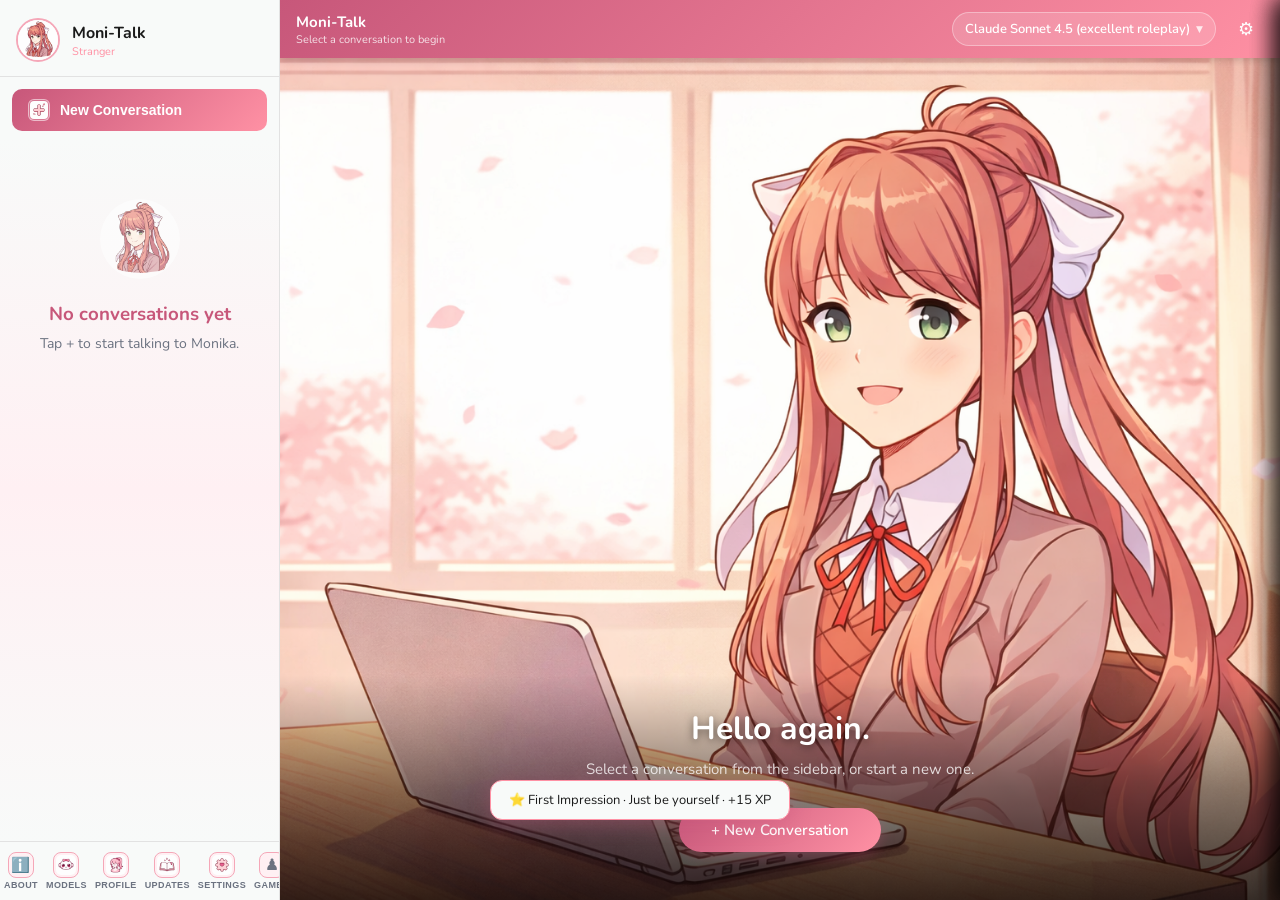
==== commit 8a4b07b9: "feat: add Chess minigame under Games (v0.7.3) - Standalone chess page at games/chess.html — plays ag" ====
--- a/index.html
+++ b/index.html
@@ -74,6 +74,10 @@
         <img class="sidebar-nav-icon" src="images/icon-settings.png" alt="Settings">
         <span class="sidebar-nav-label">Settings</span>
       </button>
+      <button class="sidebar-nav-item" id="gamesBtn" title="Games" onclick="window.location.href='games/chess.html'">
+        <span class="sidebar-nav-icon sidebar-nav-icon-emoji">&#9823;</span>
+        <span class="sidebar-nav-label">Games</span>
+      </button>
     </nav>
 
   </aside>
